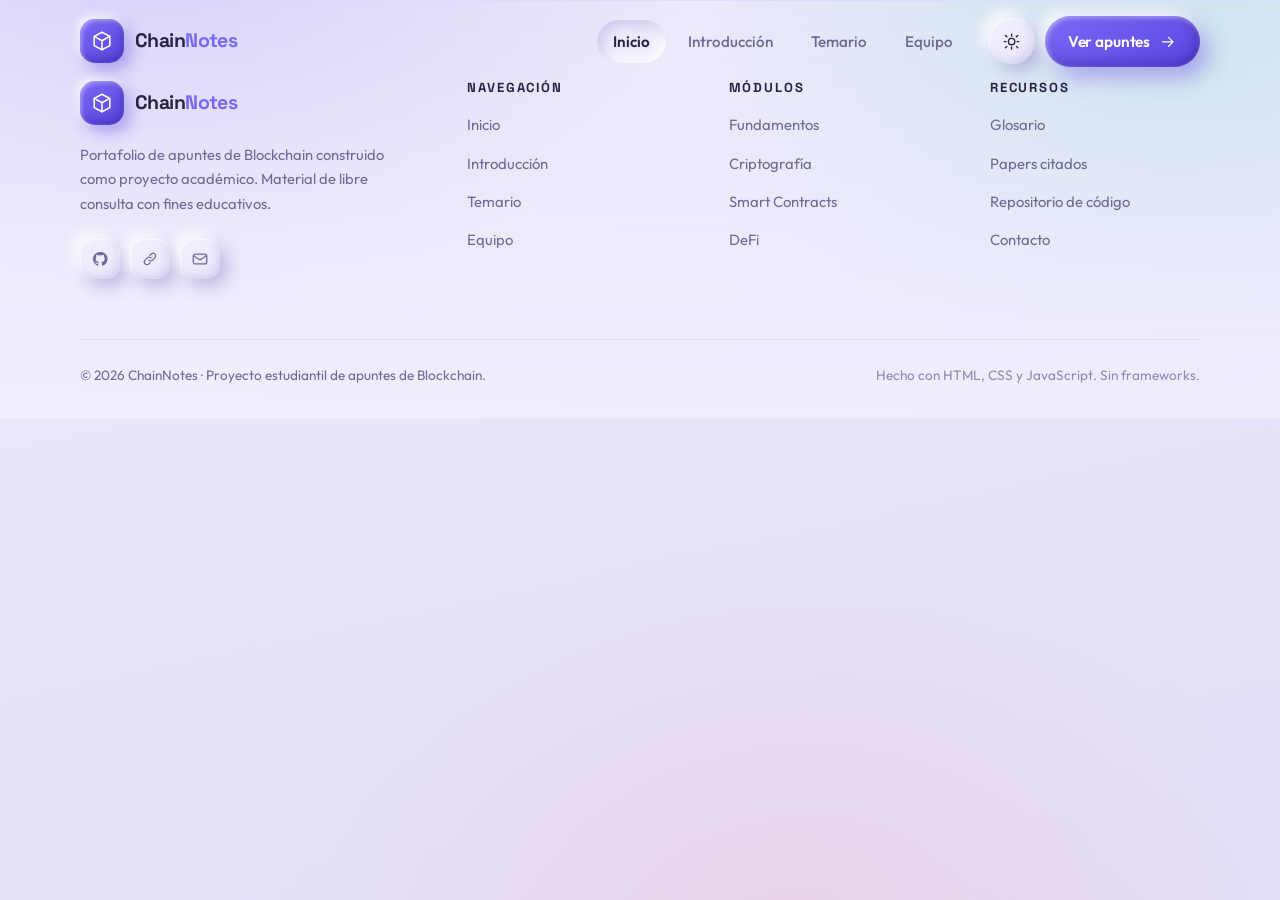
==== hash.html @ d04757ea "test" ====
<!DOCTYPE html>
<html lang="es">
<head>
<meta charset="UTF-8">
<meta name="viewport" content="width=device-width, initial-scale=1">
<title>ChainNotes — Portafolio de Apuntes de Blockchain</title>
<meta name="description" content="Portafolio de apuntes de Blockchain: fundamentos, criptografía, consenso, smart contracts, DeFi, capa 2 y seguridad. Material de estudio explicado con claridad.">
<link rel="icon" href="assets/favicon.svg" type="image/svg+xml">
<link rel="preconnect" href="https://fonts.googleapis.com">
<link rel="preconnect" href="https://fonts.gstatic.com" crossorigin>
<link href="https://fonts.googleapis.com/css2?family=Outfit:wght@300;400;500;600;700;800&family=Space+Grotesk:wght@400;500;600;700&display=swap" rel="stylesheet">
<link rel="stylesheet" href="assets/css/styles.css">
</head>
<body>

<!-- ============ SPRITE DE ICONOS ============ -->
<svg class="sprite" aria-hidden="true" focusable="false" xmlns="http://www.w3.org/2000/svg">
  <symbol id="i-cube" viewBox="0 0 24 24"><path d="M12 2.5 20.5 7v10L12 21.5 3.5 17V7L12 2.5Z"/><path d="M3.7 7 12 11.7 20.3 7M12 11.7V21.4"/></symbol>
  <symbol id="i-lock" viewBox="0 0 24 24"><rect x="4" y="10" width="16" height="11" rx="3"/><path d="M8 10V7a4 4 0 0 1 8 0v3"/><circle cx="12" cy="15.5" r="1.4"/></symbol>
  <symbol id="i-nodes" viewBox="0 0 24 24"><circle cx="12" cy="4.5" r="2.5"/><circle cx="4.8" cy="18" r="2.5"/><circle cx="19.2" cy="18" r="2.5"/><path d="M10.6 6.7 6.2 15.8M13.4 6.7l4.4 9.1M7.3 18h9.4"/></symbol>
  <symbol id="i-bitcoin" viewBox="0 0 24 24"><circle cx="12" cy="12" r="9"/><path d="M9.5 7.8h4.1a2.2 2.2 0 0 1 0 4.4H9.5m0 0h4.6a2.2 2.2 0 0 1 0 4.4H9.5m0-8.8v8.8M11 5.6v2.2m0 8.4v2.2m2.6-12.8v2.2m0 8.4v2.2"/></symbol>
  <symbol id="i-eth" viewBox="0 0 24 24"><path d="M12 2.5 5.5 13 12 16.8 18.5 13 12 2.5Z"/><path d="m5.5 14.6 6.5 6.9 6.5-6.9L12 18.4 5.5 14.6Z"/></symbol>
  <symbol id="i-code" viewBox="0 0 24 24"><path d="m8.5 8-4.6 4 4.6 4M15.5 8l4.6 4-4.6 4M13.6 4.8 10.4 19.2"/></symbol>
  <symbol id="i-token" viewBox="0 0 24 24"><circle cx="9" cy="9" r="5.2"/><path d="M13.9 6.6A5.2 5.2 0 1 1 11 18.7"/><path d="M9 6.6v4.8"/></symbol>
  <symbol id="i-defi" viewBox="0 0 24 24"><path d="M3.5 19.5h17M6 19.5v-6M11 19.5V8M16 19.5v-9"/><path d="m5 10 5.6-5.2 4 2.6 4.6-4.1"/></symbol>
  <symbol id="i-layers" viewBox="0 0 24 24"><path d="m12 3 8.5 4.3L12 11.6 3.5 7.3 12 3Z"/><path d="m3.5 12 8.5 4.3 8.5-4.3M3.5 16.7 12 21l8.5-4.3"/></symbol>
  <symbol id="i-shield" viewBox="0 0 24 24"><path d="M12 2.8 19.5 6v6.1c0 4.2-3 7.5-7.5 9.1-4.5-1.6-7.5-4.9-7.5-9.1V6L12 2.8Z"/><path d="m8.8 12 2.3 2.4 4.1-4.6"/></symbol>
  <symbol id="i-globe" viewBox="0 0 24 24"><circle cx="12" cy="12" r="9"/><path d="M3.3 9.8h17.4M3.3 14.2h17.4"/><path d="M12 3c-2.6 2.6-3.9 5.6-3.9 9s1.3 6.4 3.9 9c2.6-2.6 3.9-5.6 3.9-9S14.6 5.6 12 3Z"/></symbol>
  <symbol id="i-scale" viewBox="0 0 24 24"><path d="M12 4v16M7 20h10M5 8h14l-2.5-3h-9L5 8Z"/><path d="M8.5 8 6 13.5a2.6 2.6 0 0 0 5 0L8.5 8ZM15.5 8 13 13.5a2.6 2.6 0 0 0 5 0L15.5 8Z"/></symbol>
  <symbol id="i-arrow" viewBox="0 0 24 24"><path d="M5 12h14M13 6l6 6-6 6"/></symbol>
  <symbol id="i-check" viewBox="0 0 24 24"><path d="m5 12.5 4.5 4.5L19 7"/></symbol>
  <symbol id="i-github" viewBox="0 0 24 24"><path d="M12 2.6a9.4 9.4 0 0 0-3 18.3c.5.1.6-.2.6-.5v-1.7c-2.6.6-3.2-1.2-3.2-1.2-.4-1.1-1-1.4-1-1.4-.9-.6.1-.6.1-.6 1 .1 1.5 1 1.5 1 .9 1.5 2.3 1.1 2.9.8.1-.6.3-1.1.6-1.3-2.1-.2-4.3-1-4.3-4.6 0-1 .4-1.9 1-2.5-.1-.3-.4-1.3.1-2.6 0 0 .8-.3 2.6 1a9 9 0 0 1 4.7 0c1.8-1.3 2.6-1 2.6-1 .5 1.3.2 2.3.1 2.6.6.6 1 1.5 1 2.5 0 3.6-2.2 4.4-4.3 4.6.3.3.6.9.6 1.8v2.7c0 .3.2.6.7.5A9.4 9.4 0 0 0 12 2.6Z"/></symbol>
  <symbol id="i-link" viewBox="0 0 24 24"><path d="M10.5 13.5a3.5 3.5 0 0 0 5 0l3-3a3.5 3.5 0 0 0-5-5l-1.5 1.5"/><path d="M13.5 10.5a3.5 3.5 0 0 0-5 0l-3 3a3.5 3.5 0 0 0 5 5L12 17"/></symbol>
  <symbol id="i-mail" viewBox="0 0 24 24"><rect x="3" y="5.5" width="18" height="13" rx="3"/><path d="m4 8 7.1 4.6a1.7 1.7 0 0 0 1.8 0L20 8"/></symbol>
  <symbol id="i-sun" viewBox="0 0 24 24"><circle cx="12" cy="12" r="4"/><path d="M12 2.8v2.4M12 18.8v2.4M4.3 4.3l1.7 1.7M18 18l1.7 1.7M2.8 12h2.4M18.8 12h2.4M4.3 19.7 6 18M18 6l1.7-1.7"/></symbol>
  <symbol id="i-moon" viewBox="0 0 24 24"><path d="M20 14.4A8.2 8.2 0 0 1 9.6 4 8.5 8.5 0 1 0 20 14.4Z"/></symbol>
</svg>

<div class="scroll-progress" aria-hidden="true"><span id="progressBar"></span></div>
<a class="skip-link" href="#intro">Saltar al contenido</a>

<!-- ============ HEADER ============ -->
<header class="header" id="header">
  <div class="container header__inner">
    <a class="brand" href="#inicio" aria-label="ChainNotes, ir al inicio">
      <span class="brand__mark" aria-hidden="true"><svg viewBox="0 0 24 24"><use href="#i-cube"/></svg></span>
      <span class="brand__text">Chain<em>Notes</em></span>
    </a>

    <nav class="nav" id="nav" aria-label="Navegación principal">
      <ul class="nav__list">
        <li><a class="nav__link is-active" href="#inicio">Inicio</a></li>
        <li><a class="nav__link" href="#intro">Introducción</a></li>
        <li><a class="nav__link" href="#temas">Temario</a></li>
        <li><a class="nav__link" href="#equipo">Equipo</a></li>
      </ul>
    </nav>

    <div class="header__actions">
      <button class="clay-btn clay-btn--icon" id="themeToggle" type="button" aria-label="Cambiar tema" title="Cambiar tema">
        <svg class="ico-sun" viewBox="0 0 24 24"><use href="#i-sun"/></svg>
        <svg class="ico-moon" viewBox="0 0 24 24"><use href="#i-moon"/></svg>
      </button>
      <a class="clay-btn clay-btn--primary header__cta" href="#temas">
        Ver apuntes <svg viewBox="0 0 24 24"><use href="#i-arrow"/></svg>
      </a>
      <button class="burger" id="burger" type="button" aria-label="Abrir menú" aria-expanded="false" aria-controls="nav">
        <span></span><span></span><span></span>
      </button>
    </div>
  </div>
</header>

<main>



<!-- ============ FOOTER ============ -->
<footer class="footer">
  <div class="container">
    <div class="footer__grid">
      <div class="footer__brand">
        <a class="brand" href="#inicio">
          <span class="brand__mark" aria-hidden="true"><svg viewBox="0 0 24 24"><use href="#i-cube"/></svg></span>
          <span class="brand__text">Chain<em>Notes</em></span>
        </a>
        <p>Portafolio de apuntes de Blockchain construido como proyecto académico. Material de libre consulta con fines educativos.</p>
        <div class="footer__socials">
          <a href="#" aria-label="GitHub"><svg viewBox="0 0 24 24"><use href="#i-github"/></svg></a>
          <a href="#" aria-label="Sitio web"><svg viewBox="0 0 24 24"><use href="#i-link"/></svg></a>
          <a href="#" aria-label="Correo"><svg viewBox="0 0 24 24"><use href="#i-mail"/></svg></a>
        </div>
      </div>

      <nav class="footer__col" aria-label="Navegación del pie">
        <h3>Navegación</h3>
        <ul>
          <li><a href="#inicio">Inicio</a></li>
          <li><a href="#intro">Introducción</a></li>
          <li><a href="#temas">Temario</a></li>
          <li><a href="#equipo">Equipo</a></li>
        </ul>
      </nav>

      <nav class="footer__col" aria-label="Módulos destacados">
        <h3>Módulos</h3>
        <ul>
          <li><a href="#temas">Fundamentos</a></li>
          <li><a href="#temas">Criptografía</a></li>
          <li><a href="#temas">Smart Contracts</a></li>
          <li><a href="#temas">DeFi</a></li>
        </ul>
      </nav>

      <div class="footer__col">
        <h3>Recursos</h3>
        <ul>
          <li><a href="#">Glosario</a></li>
          <li><a href="#">Papers citados</a></li>
          <li><a href="#">Repositorio de código</a></li>
          <li><a href="#contacto">Contacto</a></li>
        </ul>
      </div>
    </div>

    <div class="footer__bottom">
      <p>&copy; <span id="year">2026</span> ChainNotes · Proyecto estudiantil de apuntes de Blockchain.</p>
      <p class="footer__note">Hecho con HTML, CSS y JavaScript. Sin frameworks.</p>
    </div>
  </div>
</footer>

<script src="assets/js/main.js" defer></script>
</body>
</html>
---- assets/css/styles.css ----
/* =========================================================
   ChainNotes — Portafolio de apuntes de Blockchain
   Estilo: Claymorphism (superficies suaves, sombras dobles)
   ========================================================= */

/* ---------- 1. Tokens ---------- */
:root{
  /* Paleta */
  --violet:#7a68f5;
  --violet-deep:#5b46e0;
  --mint:#2ed3ae;
  --coral:#ff7b86;
  --amber:#ffc05c;
  --sky:#5ac2ff;

  /* Superficies (tema claro) */
  --bg:#eceafb;
  --bg-2:#e3e0f7;
  --surface:#f3f1ff;
  --surface-2:#e8e5fa;
  --ink:#282344;
  --ink-soft:#4b4570;
  --muted:#6f6a95;
  --line:rgba(122,104,245,.14);

  /* Sombras de arcilla */
  --sh-dark:rgba(93,80,168,.30);
  --sh-dark-strong:rgba(93,80,168,.42);
  --sh-light:rgba(255,255,255,.92);

  --clay:
      14px 14px 30px var(--sh-dark),
      -10px -10px 26px var(--sh-light),
      inset 2px 2px 4px var(--sh-light),
      inset -5px -5px 12px rgba(93,80,168,.16);

  --clay-sm:
      7px 7px 16px var(--sh-dark),
      -6px -6px 14px var(--sh-light),
      inset 1px 1px 2px var(--sh-light),
      inset -3px -3px 7px rgba(93,80,168,.14);

  --clay-inset:
      inset 6px 6px 12px rgba(93,80,168,.22),
      inset -6px -6px 12px var(--sh-light);

  --clay-hover:
      20px 22px 42px var(--sh-dark-strong),
      -12px -12px 30px var(--sh-light),
      inset 2px 2px 4px var(--sh-light),
      inset -6px -6px 14px rgba(93,80,168,.18);

  /* Formas */
  --r-xl:38px;
  --r-lg:30px;
  --r-md:22px;
  --r-sm:16px;
  --r-pill:999px;

  /* Layout */
  --maxw:1200px;
  --gutter:clamp(20px, 4vw, 40px);
  --header-h:78px;

  /* Movimiento */
  --ease:cubic-bezier(.22,.9,.28,1);
  --ease-back:cubic-bezier(.34,1.56,.64,1);
  --t-fast:.22s;
  --t:.4s;
  --t-slow:.7s;
}

html[data-theme="dark"]{
  --bg:#15142a;
  --bg-2:#101026;
  --surface:#1e1d3a;
  --surface-2:#252346;
  --ink:#eeecff;
  --ink-soft:#c8c4ec;
  --muted:#9a95c4;
  --line:rgba(160,145,255,.18);

  --sh-dark:rgba(5,4,18,.62);
  --sh-dark-strong:rgba(5,4,18,.78);
  --sh-light:rgba(126,113,215,.20);

  --clay:
      14px 14px 30px var(--sh-dark),
      -10px -10px 26px var(--sh-light),
      inset 2px 2px 4px rgba(160,145,255,.13),
      inset -5px -5px 12px rgba(0,0,0,.35);

  --clay-sm:
      7px 7px 16px var(--sh-dark),
      -6px -6px 14px var(--sh-light),
      inset 1px 1px 2px rgba(160,145,255,.12),
      inset -3px -3px 7px rgba(0,0,0,.32);

  --clay-inset:
      inset 6px 6px 12px rgba(0,0,0,.45),
      inset -6px -6px 12px rgba(126,113,215,.18);

  --clay-hover:
      20px 22px 44px var(--sh-dark-strong),
      -12px -12px 30px var(--sh-light),
      inset 2px 2px 4px rgba(160,145,255,.14),
      inset -6px -6px 14px rgba(0,0,0,.38);
}

/* ---------- 2. Reset / base ---------- */
*,*::before,*::after{box-sizing:border-box}

html{
  scroll-behavior:smooth;
  scroll-padding-top:calc(var(--header-h) + 24px);
  -webkit-text-size-adjust:100%;
}

body{
  margin:0;
  font-family:"Outfit", ui-sans-serif, system-ui, -apple-system, "Segoe UI", sans-serif;
  font-size:clamp(15.5px, .35vw + 15px, 17px);
  line-height:1.68;
  color:var(--ink-soft);
  background:
    radial-gradient(900px 620px at 12% -6%,  rgba(122,104,245,.18), transparent 60%),
    radial-gradient(760px 560px at 92% 4%,   rgba(46,211,174,.15),  transparent 62%),
    radial-gradient(820px 640px at 62% 104%, rgba(255,123,134,.14), transparent 62%),
    linear-gradient(168deg, var(--bg), var(--bg-2));
  background-attachment:fixed;
  overflow-x:hidden;
  transition:background-color var(--t) var(--ease), color var(--t) var(--ease);
}

h1,h2,h3{
  font-family:"Space Grotesk", "Outfit", sans-serif;
  color:var(--ink);
  line-height:1.12;
  letter-spacing:-.02em;
  margin:0 0 .5em;
  font-weight:700;
}
p{margin:0 0 1em}
a{color:inherit;text-decoration:none}
ul{list-style:none;margin:0;padding:0}
img,svg{display:block;max-width:100%}
button{font:inherit;color:inherit;border:0;background:none;cursor:pointer}

svg:not(.sprite){
  width:1em;height:1em;
  fill:none;stroke:currentColor;
  stroke-width:1.7;stroke-linecap:round;stroke-linejoin:round;
}
/* Iconos macizos */
#i-github path{fill:currentColor;stroke:none}

.sprite{position:absolute;width:0;height:0;overflow:hidden}

::selection{background:var(--violet);color:#fff}

:focus-visible{
  outline:3px solid var(--violet);
  outline-offset:3px;
  border-radius:6px;
}

.container{
  width:100%;
  max-width:var(--maxw);
  margin-inline:auto;
  padding-inline:var(--gutter);
}

.skip-link{
  position:fixed;top:-100px;left:50%;transform:translateX(-50%);
  z-index:200;padding:12px 22px;border-radius:var(--r-pill);
  background:var(--violet);color:#fff;font-weight:600;
  transition:top var(--t) var(--ease);
}
.skip-link:focus{top:14px}

/* ---------- 3. Piezas de arcilla reutilizables ---------- */
.clay-card{
  position:relative;
  background:linear-gradient(150deg, var(--surface), var(--surface-2));
  border-radius:var(--r-lg);
  box-shadow:var(--clay);
  transition:box-shadow var(--t) var(--ease), transform var(--t) var(--ease);
}

.clay-btn{
  --btn-bg:linear-gradient(150deg, var(--surface), var(--surface-2));
  display:inline-flex;align-items:center;gap:.6em;
  padding:.82em 1.5em;
  border-radius:var(--r-pill);
  background:var(--btn-bg);
  color:var(--ink);
  font-weight:600;
  font-size:.96rem;
  letter-spacing:-.01em;
  box-shadow:var(--clay-sm);
  transition:transform var(--t-fast) var(--ease-back),
             box-shadow var(--t-fast) var(--ease),
             filter var(--t-fast) var(--ease);
  white-space:nowrap;
}
.clay-btn svg{width:1.15em;height:1.15em;transition:transform var(--t-fast) var(--ease)}
.clay-btn:hover{transform:translateY(-3px);box-shadow:var(--clay-hover)}
.clay-btn:hover svg{transform:translateX(3px)}
.clay-btn:active{transform:translateY(1px) scale(.985);box-shadow:var(--clay-inset)}

.clay-btn--primary{
  --btn-bg:linear-gradient(150deg, var(--violet), var(--violet-deep));
  color:#fff;
  box-shadow:
      8px 10px 22px rgba(91,70,224,.42),
      -5px -5px 14px var(--sh-light),
      inset 2px 2px 5px rgba(255,255,255,.42),
      inset -4px -5px 12px rgba(48,32,150,.45);
}
.clay-btn--primary:hover{
  box-shadow:
      12px 16px 34px rgba(91,70,224,.5),
      -6px -6px 16px var(--sh-light),
      inset 2px 2px 6px rgba(255,255,255,.5),
      inset -5px -6px 14px rgba(48,32,150,.5);
}
.clay-btn--lg{padding:1.02em 1.9em;font-size:1.02rem}
.clay-btn--icon{padding:0;width:46px;height:46px;justify-content:center;flex:0 0 auto}
.clay-btn--icon svg{width:1.25em;height:1.25em}

.eyebrow{
  display:inline-flex;align-items:center;gap:.7em;
  font-family:"Space Grotesk",sans-serif;
  font-size:.8rem;font-weight:600;
  letter-spacing:.16em;text-transform:uppercase;
  color:var(--violet);
  margin-bottom:1.1rem;
}
html[data-theme="dark"] .eyebrow{color:#a696ff}
.eyebrow__line{
  width:36px;height:4px;border-radius:var(--r-pill);
  background:linear-gradient(90deg,var(--violet),var(--mint));
}

.section{padding:clamp(80px,10vw,140px) 0;position:relative}
.section__head{max-width:660px;margin:0 auto clamp(48px,6vw,76px);text-align:center}
.section__head .eyebrow{justify-content:center}
.section__title{font-size:clamp(1.9rem,4vw,3rem)}
.section__lead{font-size:clamp(1.02rem,1.4vw,1.16rem);color:var(--muted)}
.section__lead--center{margin-inline:auto}
.muted-p{color:var(--muted)}

.grad{
  background:linear-gradient(112deg,var(--violet) 0%, var(--sky) 46%, var(--mint) 100%);
  -webkit-background-clip:text;background-clip:text;
  color:transparent;
  background-size:220% auto;
  animation:gradShift 9s var(--ease) infinite;
}
@keyframes gradShift{
  0%,100%{background-position:0% 50%}
  50%{background-position:100% 50%}
}

.underlined{position:relative;display:inline-block;white-space:nowrap}
.underlined::after{
  content:"";position:absolute;left:-2px;right:-2px;bottom:.06em;height:.34em;
  border-radius:var(--r-pill);
  background:linear-gradient(90deg,var(--amber),var(--coral));
  opacity:.35;z-index:-1;
  transform-origin:left center;
  animation:drawLine 1.1s .8s var(--ease) both;
}
@keyframes drawLine{from{transform:scaleX(0)}to{transform:scaleX(1)}}

/* ---------- 4. Barra de progreso ---------- */
.scroll-progress{
  position:fixed;inset:0 0 auto 0;height:4px;z-index:120;pointer-events:none;
}
.scroll-progress span{
  display:block;height:100%;width:0%;
  background:linear-gradient(90deg,var(--violet),var(--sky),var(--mint));
  border-radius:0 var(--r-pill) var(--r-pill) 0;
  box-shadow:0 0 14px rgba(122,104,245,.6);
  transition:width .1s linear;
}

/* ---------- 5. Header ---------- */
.header{
  position:fixed;top:0;left:0;right:0;z-index:100;
  padding:16px 0;
  transition:padding var(--t) var(--ease), background-color var(--t) var(--ease),
             box-shadow var(--t) var(--ease), backdrop-filter var(--t) var(--ease);
}
.header.is-stuck{
  padding:9px 0;
  background:color-mix(in srgb, var(--surface) 78%, transparent);
  backdrop-filter:blur(18px) saturate(150%);
  -webkit-backdrop-filter:blur(18px) saturate(150%);
  box-shadow:0 10px 34px var(--sh-dark);
}
.header__inner{display:flex;align-items:center;gap:20px}

.brand{display:inline-flex;align-items:center;gap:.65em;flex:0 0 auto}
.brand__mark{
  display:grid;place-items:center;
  width:44px;height:44px;border-radius:15px;
  background:linear-gradient(150deg,var(--violet),var(--violet-deep));
  color:#fff;
  box-shadow:
      6px 7px 16px rgba(91,70,224,.42),
      -3px -3px 10px var(--sh-light),
      inset 2px 2px 4px rgba(255,255,255,.4),
      inset -3px -4px 9px rgba(48,32,150,.45);
  transition:transform var(--t) var(--ease-back);
}
.brand__mark svg{width:22px;height:22px}
.brand:hover .brand__mark{transform:rotate(-10deg) scale(1.07)}
.brand__text{
  font-family:"Space Grotesk",sans-serif;
  font-weight:700;font-size:1.22rem;letter-spacing:-.03em;color:var(--ink);
}
.brand__text em{font-style:normal;color:var(--violet)}
html[data-theme="dark"] .brand__text em{color:#a696ff}

.nav{margin-left:auto}
.nav__list{display:flex;align-items:center;gap:6px}
.nav__link{
  position:relative;display:block;
  padding:.55em 1.05em;border-radius:var(--r-pill);
  font-weight:500;font-size:.95rem;color:var(--muted);
  transition:color var(--t-fast) var(--ease), box-shadow var(--t-fast) var(--ease),
             background-color var(--t-fast) var(--ease);
}
.nav__link:hover{color:var(--ink)}
.nav__link.is-active{
  color:var(--ink);font-weight:600;
  background:linear-gradient(150deg,var(--surface),var(--surface-2));
  box-shadow:var(--clay-inset);
}

.header__actions{display:flex;align-items:center;gap:10px;flex:0 0 auto}
.clay-btn--icon .ico-moon{display:none}
html[data-theme="dark"] .clay-btn--icon .ico-sun{display:none}
html[data-theme="dark"] .clay-btn--icon .ico-moon{display:block}
#themeToggle svg{animation:pop .4s var(--ease-back)}
@keyframes pop{from{transform:scale(.4) rotate(-40deg);opacity:0}to{transform:none;opacity:1}}

.burger{
  display:none;width:46px;height:46px;border-radius:15px;
  background:linear-gradient(150deg,var(--surface),var(--surface-2));
  box-shadow:var(--clay-sm);
  place-items:center;gap:5px;
}
.burger span{
  display:block;width:20px;height:2.4px;border-radius:2px;background:var(--ink);
  transition:transform var(--t) var(--ease), opacity var(--t-fast) var(--ease);
}
.burger[aria-expanded="true"] span:nth-child(1){transform:translateY(7.4px) rotate(45deg)}
.burger[aria-expanded="true"] span:nth-child(2){opacity:0;transform:scaleX(.2)}
.burger[aria-expanded="true"] span:nth-child(3){transform:translateY(-7.4px) rotate(-45deg)}

/* ---------- 6. Hero ---------- */
.hero{
  position:relative;
  min-height:min(100svh, 860px);
  display:flex;align-items:center;
  padding:calc(var(--header-h) + 56px) 0 76px;
  overflow:hidden;
}
.hero__inner{
  display:grid;
  grid-template-columns:minmax(0,1.05fr) minmax(0,.95fr);
  gap:clamp(40px,5vw,72px);
  align-items:center;
}

/* Blobs de arcilla flotantes */
.blobs{position:absolute;inset:0;pointer-events:none;z-index:0}
.blob{
  position:absolute;display:block;
  filter:blur(2px);
  opacity:.55;
  will-change:transform;
}
.blob--1{
  width:340px;height:340px;top:6%;left:-7%;
  background:linear-gradient(150deg,var(--violet),var(--sky));
  border-radius:63% 37% 44% 56% / 51% 45% 55% 49%;
  animation:morph 17s var(--ease) infinite, drift 21s ease-in-out infinite;
}
.blob--2{
  width:270px;height:270px;top:52%;right:-5%;
  background:linear-gradient(150deg,var(--mint),var(--sky));
  border-radius:40% 60% 62% 38% / 55% 40% 60% 45%;
  animation:morph 21s var(--ease) infinite reverse, drift 26s ease-in-out infinite reverse;
}
.blob--3{
  width:200px;height:200px;bottom:4%;left:24%;
  background:linear-gradient(150deg,var(--coral),var(--amber));
  border-radius:57% 43% 35% 65% / 43% 57% 43% 57%;
  animation:morph 15s var(--ease) infinite, drift 19s ease-in-out infinite;
  opacity:.42;
}
.blob--4{
  width:150px;height:150px;top:14%;right:26%;
  background:linear-gradient(150deg,var(--amber),var(--coral));
  border-radius:48% 52% 60% 40% / 60% 45% 55% 40%;
  animation:morph 13s var(--ease) infinite reverse, drift 23s ease-in-out infinite;
  opacity:.35;
}
@keyframes morph{
  0%,100%{border-radius:63% 37% 44% 56% / 51% 45% 55% 49%}
  33%{border-radius:38% 62% 63% 37% / 41% 59% 41% 59%}
  66%{border-radius:57% 43% 33% 67% / 62% 38% 62% 38%}
}
@keyframes drift{
  0%,100%{transform:translate3d(0,0,0) rotate(0deg)}
  50%{transform:translate3d(26px,-34px,0) rotate(14deg)}
}

.hero__copy,.hero__visual{position:relative;z-index:1}

.badge{
  display:inline-flex;align-items:center;gap:.65em;
  padding:.5em 1.1em;border-radius:var(--r-pill);
  background:linear-gradient(150deg,var(--surface),var(--surface-2));
  box-shadow:var(--clay-sm);
  font-size:.84rem;font-weight:600;color:var(--ink-soft);
  letter-spacing:.01em;margin-bottom:1.6rem;
}
.badge__dot{
  width:9px;height:9px;border-radius:50%;background:var(--mint);
  box-shadow:0 0 0 0 rgba(46,211,174,.65);
  animation:ping 2.1s var(--ease) infinite;
}
@keyframes ping{
  0%{box-shadow:0 0 0 0 rgba(46,211,174,.6)}
  70%{box-shadow:0 0 0 11px rgba(46,211,174,0)}
  100%{box-shadow:0 0 0 0 rgba(46,211,174,0)}
}

.hero__title{
  font-size:clamp(2.5rem,6.2vw,4.5rem);
  letter-spacing:-.035em;
  margin-bottom:.42em;
}
.hero__lead{
  font-size:clamp(1.03rem,1.5vw,1.2rem);
  color:var(--muted);
  max-width:56ch;
  margin-bottom:2.1rem;
}
.hero__actions{display:flex;flex-wrap:wrap;gap:14px;margin-bottom:2.4rem}

.hero__chips{display:flex;flex-wrap:wrap;gap:9px}
.hero__chips li{
  padding:.42em 1em;border-radius:var(--r-pill);
  font-size:.82rem;font-weight:600;color:var(--muted);
  font-family:"Space Grotesk",sans-serif;
  background:linear-gradient(150deg,var(--surface),var(--surface-2));
  box-shadow:var(--clay-inset);
  transition:transform var(--t-fast) var(--ease-back), color var(--t-fast) var(--ease);
}
.hero__chips li:hover{transform:translateY(-3px);color:var(--violet)}

/* Cadena de bloques ilustrada */
.hero__visual{
  position:relative;
  display:grid;place-items:center;
  min-height:420px;
  perspective:1100px;
}
.chain{
  display:flex;flex-direction:column;align-items:center;gap:4px;
  transform:rotateX(12deg) rotateY(-13deg) rotateZ(2deg);
  transform-style:preserve-3d;
  animation:chainFloat 8s ease-in-out infinite;
}
@keyframes chainFloat{
  0%,100%{transform:rotateX(12deg) rotateY(-13deg) translateY(0)}
  50%{transform:rotateX(9deg) rotateY(-9deg) translateY(-16px)}
}

.block{
  width:min(280px,74vw);
  padding:18px 22px 16px;
  border-radius:var(--r-md);
  animation:blockIn .8s var(--ease-back) both;
}
.block--1{animation-delay:.35s}
.block--2{animation-delay:.55s}
.block--3{animation-delay:.75s}
@keyframes blockIn{
  from{opacity:0;transform:translateY(26px) scale(.9)}
  to{opacity:1;transform:none}
}

.block__head{
  display:flex;align-items:center;gap:.55em;
  font-family:"Space Grotesk",sans-serif;
  font-weight:600;font-size:.9rem;color:var(--ink);
  margin-bottom:.55em;
}
.dot{width:10px;height:10px;border-radius:50%;flex:0 0 auto}
.dot--mint{background:var(--mint);box-shadow:0 0 10px var(--mint)}
.dot--violet{background:var(--violet);box-shadow:0 0 10px var(--violet)}
.dot--coral{background:var(--coral);box-shadow:0 0 10px var(--coral)}

.block__hash{
  font-family:"Space Grotesk",ui-monospace,monospace;
  font-size:.82rem;color:var(--muted);
  letter-spacing:.04em;margin:0 0 .85em;
}
.block__bars{display:flex;flex-direction:column;gap:7px;margin-bottom:.9em}
.block__bars i{
  display:block;height:8px;width:var(--w);border-radius:var(--r-pill);
  background:linear-gradient(90deg,var(--violet),var(--sky));
  box-shadow:var(--clay-inset);
  opacity:.75;
  animation:barGrow 1.1s var(--ease) both;
}
.block__bars i:nth-child(2){animation-delay:.12s;background:linear-gradient(90deg,var(--sky),var(--mint))}
.block__bars i:nth-child(3){animation-delay:.24s;background:linear-gradient(90deg,var(--mint),var(--violet))}
@keyframes barGrow{from{width:0}to{width:var(--w)}}

.block__foot{
  font-size:.76rem;font-weight:600;letter-spacing:.09em;text-transform:uppercase;
  color:var(--muted);
}

.chain__link{display:flex;flex-direction:column;align-items:center;gap:4px;padding:2px 0}
.chain__link i{
  width:5px;height:5px;border-radius:50%;
  background:var(--violet);opacity:.35;
  animation:flow 1.6s var(--ease) infinite;
}
.chain__link i:nth-child(2){animation-delay:.18s}
.chain__link i:nth-child(3){animation-delay:.36s}
@keyframes flow{
  0%,100%{opacity:.22;transform:scale(.8)}
  50%{opacity:1;transform:scale(1.35)}
}

.float-tag{
  position:absolute;
  display:inline-flex;align-items:center;gap:.5em;
  padding:.55em 1.05em;border-radius:var(--r-pill);
  background:linear-gradient(150deg,var(--surface),var(--surface-2));
  box-shadow:var(--clay-sm);
  font-family:"Space Grotesk",sans-serif;
  font-size:.8rem;font-weight:600;color:var(--ink);
  white-space:nowrap;
}
.float-tag svg{width:1.05em;height:1.05em;color:var(--violet)}
.float-tag--a{top:4%;left:-4%;animation:bob 5.5s ease-in-out infinite}
.float-tag--b{bottom:16%;right:-4%;animation:bob 6.8s ease-in-out .7s infinite}
.float-tag--c{bottom:12%;left:-7%;animation:bob 6.1s ease-in-out 1.4s infinite}
@keyframes bob{
  0%,100%{transform:translateY(0) rotate(-2deg)}
  50%{transform:translateY(-15px) rotate(2deg)}
}

.hero__scroll{
  position:absolute;bottom:26px;left:50%;transform:translateX(-50%);
  display:flex;flex-direction:column;align-items:center;gap:.6em;
  font-size:.72rem;font-weight:600;letter-spacing:.24em;text-transform:uppercase;
  color:var(--muted);
  animation:fadeIn 1s 1.4s var(--ease) both;
}
.hero__scroll span{
  width:24px;height:38px;border-radius:var(--r-pill);
  box-shadow:var(--clay-inset);position:relative;
}
.hero__scroll span::after{
  content:"";position:absolute;left:50%;top:8px;
  width:5px;height:9px;margin-left:-2.5px;border-radius:var(--r-pill);
  background:var(--violet);
  animation:wheel 1.9s var(--ease) infinite;
}
@keyframes wheel{
  0%{opacity:0;transform:translateY(0)}
  30%{opacity:1}
  100%{opacity:0;transform:translateY(14px)}
}
@keyframes fadeIn{from{opacity:0}to{opacity:1}}

/* ---------- 7. Introducción ---------- */
.intro__grid{
  display:grid;
  grid-template-columns:minmax(0,1fr) minmax(0,1fr);
  gap:clamp(36px,5vw,72px);
  align-items:center;
}
.intro__cards{
  display:grid;grid-template-columns:repeat(2,minmax(0,1fr));
  gap:clamp(16px,2vw,22px);
}
.feature{padding:28px 24px 24px;border-radius:var(--r-md)}
.feature:nth-child(even){margin-top:22px}
.feature h3{font-size:1.12rem;margin-bottom:.4em}
.feature p{font-size:.92rem;color:var(--muted);margin:0}
.feature:hover{box-shadow:var(--clay-hover)}

.feature__icon{
  display:grid;place-items:center;
  width:52px;height:52px;border-radius:18px;
  margin-bottom:1rem;color:#fff;
  box-shadow:
      6px 7px 15px rgba(93,80,168,.34),
      -3px -3px 9px var(--sh-light),
      inset 2px 2px 4px rgba(255,255,255,.42),
      inset -3px -4px 9px rgba(0,0,0,.16);
  transition:transform var(--t) var(--ease-back);
}
.feature__icon svg{width:25px;height:25px}
.feature:hover .feature__icon{transform:rotate(-8deg) scale(1.08)}
.feature__icon--violet{background:linear-gradient(150deg,var(--violet),var(--violet-deep))}
.feature__icon--mint{background:linear-gradient(150deg,var(--mint),#12a486)}
.feature__icon--coral{background:linear-gradient(150deg,var(--coral),#e8546a)}
.feature__icon--amber{background:linear-gradient(150deg,var(--amber),#f09a2c)}

.check-list{display:grid;gap:.85rem;margin-top:1.8rem}
.check-list li{
  display:flex;align-items:flex-start;gap:.85em;
  font-size:.97rem;color:var(--ink-soft);
}
.check{
  flex:0 0 auto;display:grid;place-items:center;
  width:26px;height:26px;border-radius:9px;margin-top:.18em;
  background:linear-gradient(150deg,var(--mint),#12a486);
  color:#fff;
  box-shadow:4px 5px 11px rgba(18,164,134,.35), inset 1px 1px 3px rgba(255,255,255,.5);
}
.check svg{width:14px;height:14px;stroke-width:2.6}

/* Barra de estadísticas */
.stats{
  display:flex;flex-wrap:wrap;align-items:center;justify-content:space-around;
  gap:clamp(20px,3vw,32px);
  margin-top:clamp(56px,7vw,88px);
  padding:clamp(28px,4vw,42px) clamp(24px,4vw,48px);
  border-radius:var(--r-xl);
}
.stat{text-align:center;flex:1 1 150px}
.stat__num{
  display:block;
  font-family:"Space Grotesk",sans-serif;
  font-size:clamp(2.1rem,4vw,2.9rem);
  font-weight:700;letter-spacing:-.04em;line-height:1;
  background:linear-gradient(140deg,var(--violet),var(--sky));
  -webkit-background-clip:text;background-clip:text;color:transparent;
  margin-bottom:.32em;
  font-variant-numeric:tabular-nums;
}
.stat:nth-child(3) .stat__num{background:linear-gradient(140deg,var(--mint),var(--sky));-webkit-background-clip:text;background-clip:text}
.stat:nth-child(5) .stat__num{background:linear-gradient(140deg,var(--coral),var(--amber));-webkit-background-clip:text;background-clip:text}
.stat:nth-child(7) .stat__num{background:linear-gradient(140deg,var(--amber),var(--violet));-webkit-background-clip:text;background-clip:text}
.stat__label{
  font-size:.85rem;font-weight:500;color:var(--muted);
  letter-spacing:.02em;
}
.stats__sep{
  width:2px;height:46px;border-radius:2px;
  background:var(--line);
  flex:0 0 auto;
}

/* ---------- 8. Temario ---------- */
.topics__grid{
  display:grid;
  grid-template-columns:repeat(auto-fit,minmax(290px,1fr));
  gap:clamp(20px,2.4vw,30px);
}
.topic{
  padding:32px 28px 28px;
  overflow:hidden;
  transform-style:preserve-3d;
  will-change:transform;
}
.topic::before{
  content:"";position:absolute;inset:0;border-radius:inherit;
  background:radial-gradient(340px 220px at var(--mx,50%) var(--my,0%),
             color-mix(in srgb, var(--accent) 22%, transparent), transparent 70%);
  opacity:0;transition:opacity var(--t) var(--ease);
  pointer-events:none;
}
.topic:hover::before{opacity:1}
.topic:hover{box-shadow:var(--clay-hover)}

.topic__num{
  position:absolute;top:20px;right:24px;
  font-family:"Space Grotesk",sans-serif;
  font-size:2.6rem;font-weight:700;letter-spacing:-.05em;
  color:var(--accent);opacity:.16;line-height:1;
  transition:opacity var(--t) var(--ease), transform var(--t) var(--ease-back);
}
.topic:hover .topic__num{opacity:.3;transform:scale(1.1) translateY(-2px)}

.topic__icon{
  display:grid;place-items:center;
  width:56px;height:56px;border-radius:19px;
  margin-bottom:1.15rem;
  color:var(--accent);
  background:linear-gradient(150deg,var(--surface),var(--surface-2));
  box-shadow:var(--clay-sm);
  transition:transform var(--t) var(--ease-back), box-shadow var(--t) var(--ease),
             color var(--t) var(--ease), background var(--t) var(--ease);
}
.topic__icon svg{width:27px;height:27px}
.topic:hover .topic__icon{
  transform:translateY(-4px) rotate(-8deg) scale(1.06);
  color:#fff;
  background:linear-gradient(150deg, var(--accent), color-mix(in srgb, var(--accent) 62%, #000));
  box-shadow:
      8px 10px 20px color-mix(in srgb, var(--accent) 42%, transparent),
      inset 2px 2px 5px rgba(255,255,255,.4),
      inset -3px -4px 10px rgba(0,0,0,.2);
}

.topic__title{font-size:1.2rem;margin-bottom:.55em;position:relative}
.topic__desc{font-size:.93rem;color:var(--muted);margin-bottom:1.35em;position:relative}

.topic__tags{display:flex;flex-wrap:wrap;gap:7px;position:relative}
.topic__tags li{
  padding:.34em .85em;border-radius:var(--r-pill);
  font-size:.75rem;font-weight:600;letter-spacing:.01em;
  font-family:"Space Grotesk",sans-serif;
  color:var(--accent);
  background:color-mix(in srgb, var(--accent) 13%, transparent);
  border:1px solid color-mix(in srgb, var(--accent) 22%, transparent);
}

/* ---------- 9. Equipo ---------- */
.team__grid{
  display:grid;
  grid-template-columns:repeat(auto-fit,minmax(268px,1fr));
  gap:clamp(20px,2.4vw,30px);
}
.person{
  padding:34px 28px 28px;
  text-align:center;
  display:flex;flex-direction:column;align-items:center;
  transform-style:preserve-3d;
  will-change:transform;
}
.person:hover{box-shadow:var(--clay-hover)}

.person__avatar{
  display:grid;place-items:center;
  width:88px;height:88px;border-radius:32px;
  margin-bottom:1.15rem;
  background:linear-gradient(145deg,var(--a1),var(--a2));
  color:#fff;
  font-family:"Space Grotesk",sans-serif;
  font-size:1.6rem;font-weight:700;letter-spacing:-.02em;
  box-shadow:
      9px 11px 24px rgba(93,80,168,.36),
      -5px -5px 14px var(--sh-light),
      inset 3px 3px 7px rgba(255,255,255,.4),
      inset -4px -6px 14px rgba(0,0,0,.2);
  transition:transform var(--t) var(--ease-back), border-radius var(--t) var(--ease);
}
.person:hover .person__avatar{transform:translateY(-5px) rotate(-6deg);border-radius:40% 60% 55% 45% / 50% 45% 55% 50%}

.person__name{font-size:1.15rem;margin-bottom:.2em}
.person__role{
  font-family:"Space Grotesk",sans-serif;
  font-size:.82rem;font-weight:600;letter-spacing:.04em;
  color:var(--violet);margin-bottom:.9em;
}
html[data-theme="dark"] .person__role{color:#a696ff}
.person__bio{font-size:.9rem;color:var(--muted);margin-bottom:1.1em}

.person__topics{display:flex;gap:6px;justify-content:center;margin-bottom:1.2rem}
.person__topics li{
  display:grid;place-items:center;
  width:32px;height:32px;border-radius:11px;
  font-family:"Space Grotesk",sans-serif;
  font-size:.75rem;font-weight:700;color:var(--muted);
  box-shadow:var(--clay-inset);
}

.person__links{display:flex;gap:9px;margin-top:auto}
.person__links a{
  display:grid;place-items:center;
  width:38px;height:38px;border-radius:13px;
  color:var(--muted);
  background:linear-gradient(150deg,var(--surface),var(--surface-2));
  box-shadow:var(--clay-sm);
  transition:transform var(--t-fast) var(--ease-back), color var(--t-fast) var(--ease),
             box-shadow var(--t-fast) var(--ease);
}
.person__links a svg{width:17px;height:17px}
.person__links a:hover{transform:translateY(-4px);color:var(--violet);box-shadow:var(--clay-hover)}

.person--cta{justify-content:center;gap:.2rem}
.person__plus{
  display:grid;place-items:center;
  width:64px;height:64px;border-radius:24px;margin-bottom:1rem;
  font-size:2rem;font-weight:300;line-height:1;color:var(--violet);
  box-shadow:var(--clay-inset);
  transition:transform var(--t) var(--ease-back)}
.person--cta:hover .person__plus{transform:rotate(90deg) scale(1.06)}
.person--cta .clay-btn{margin-top:.6rem}

/* ---------- 10. CTA ---------- */
.cta-band{padding:0 0 clamp(80px,9vw,120px)}
.cta{
  display:flex;flex-wrap:wrap;align-items:center;justify-content:space-between;
  gap:clamp(24px,4vw,48px);
  padding:clamp(34px,5vw,54px) clamp(28px,5vw,58px);
  border-radius:var(--r-xl);
  overflow:hidden;
}
.cta::after{
  content:"";position:absolute;right:-90px;top:-90px;
  width:280px;height:280px;
  background:linear-gradient(150deg,var(--violet),var(--mint));
  border-radius:48% 52% 60% 40% / 55% 45% 55% 45%;
  opacity:.16;
  animation:morph 18s var(--ease) infinite;
  pointer-events:none;
}
.cta__text{flex:1 1 340px;position:relative}
.cta__text h2{font-size:clamp(1.5rem,2.8vw,2.1rem);margin-bottom:.35em}
.cta__text p{color:var(--muted);margin:0}
.cta__actions{display:flex;flex-wrap:wrap;gap:14px;position:relative}

/* ---------- 11. Footer ---------- */
.footer{
  position:relative;
  padding:clamp(56px,7vw,80px) 0 32px;
  background:linear-gradient(180deg, transparent, color-mix(in srgb, var(--surface) 70%, transparent));
  border-top:1px solid var(--line);
}
.footer__grid{
  display:grid;
  grid-template-columns:minmax(0,1.6fr) repeat(3,minmax(0,1fr));
  gap:clamp(30px,4vw,52px);
}
.footer__brand p{
  font-size:.92rem;color:var(--muted);
  max-width:38ch;margin:1.1rem 0 1.4rem;
}
.footer__socials{display:flex;gap:10px}
.footer__socials a{
  display:grid;place-items:center;
  width:40px;height:40px;border-radius:14px;
  color:var(--muted);
  background:linear-gradient(150deg,var(--surface),var(--surface-2));
  box-shadow:var(--clay-sm);
  transition:transform var(--t-fast) var(--ease-back), color var(--t-fast) var(--ease);
}
.footer__socials a svg{width:18px;height:18px}
.footer__socials a:hover{transform:translateY(-4px);color:var(--violet)}

.footer__col h3{
  font-size:.82rem;font-weight:700;letter-spacing:.14em;text-transform:uppercase;
  color:var(--ink);margin-bottom:1.1em;
}
.footer__col ul{display:grid;gap:.62rem}
.footer__col a{
  font-size:.93rem;color:var(--muted);
  transition:color var(--t-fast) var(--ease), padding-left var(--t-fast) var(--ease);
}
.footer__col a:hover{color:var(--violet);padding-left:5px}

.footer__bottom{
  display:flex;flex-wrap:wrap;align-items:center;justify-content:space-between;
  gap:12px;
  margin-top:clamp(40px,5vw,60px);
  padding-top:24px;
  border-top:1px solid var(--line);
}
.footer__bottom p{margin:0;font-size:.85rem;color:var(--muted)}
.footer__note{opacity:.75}

/* ---------- 12. Animaciones de entrada ---------- */
.anim{
  opacity:0;
  transform:translateY(26px);
  animation:riseIn .85s var(--d,0ms) var(--ease) forwards;
}
.anim--scale{transform:translateY(20px) scale(.96)}
@keyframes riseIn{to{opacity:1;transform:none}}

.reveal{
  opacity:0;
  transform:translateY(34px);
  transition:opacity .8s var(--d,0ms) var(--ease),
             transform .8s var(--d,0ms) var(--ease);
}
.reveal.is-visible{opacity:1;transform:none}

/* La inclinación 3D necesita responder rápido al puntero */
[data-tilt]{transition:box-shadow var(--t) var(--ease), transform .18s ease-out}

/* ---------- 13. Responsive ---------- */
@media (max-width:1000px){
  .hero{min-height:auto;padding-top:calc(var(--header-h) + 40px)}
  .hero__inner{grid-template-columns:1fr;gap:56px}
  .hero__lead{margin-inline:auto}
  .hero__copy{text-align:center}
  .hero__actions,.hero__chips{justify-content:center}
  .hero__visual{min-height:380px}
  .hero__scroll{display:none}
  .intro__grid{grid-template-columns:1fr}
  .footer__grid{grid-template-columns:repeat(2,minmax(0,1fr))}
  .footer__brand{grid-column:1 / -1}
}

@media (max-width:860px){
  .header__cta{display:none}
  .burger{display:grid}

  .nav{
    position:fixed;inset:0 0 auto 0;
    margin:0;padding:calc(var(--header-h) + 22px) var(--gutter) 30px;
    background:color-mix(in srgb, var(--surface) 96%, transparent);
    backdrop-filter:blur(20px);
    -webkit-backdrop-filter:blur(20px);
    box-shadow:0 22px 50px var(--sh-dark);
    border-radius:0 0 var(--r-xl) var(--r-xl);
    transform:translateY(-102%);
    opacity:0;visibility:hidden;
    transition:transform var(--t-slow) var(--ease), opacity var(--t) var(--ease),
               visibility var(--t) var(--ease);
  }
  .nav.is-open{transform:translateY(0);opacity:1;visibility:visible}
  .nav__list{flex-direction:column;align-items:stretch;gap:10px}
  .nav__link{
    padding:.95em 1.3em;font-size:1.05rem;border-radius:var(--r-md);
    box-shadow:var(--clay-sm);
  }
  .nav__link.is-active{box-shadow:var(--clay-inset)}
}

@media (max-width:640px){
  :root{--r-xl:30px;--r-lg:24px;--r-md:20px}
  .intro__cards{grid-template-columns:1fr}
  .feature:nth-child(even){margin-top:0}
  .stats{flex-direction:column;gap:26px}
  .stats__sep{width:56px;height:2px}
  /* No hay espacio libre alrededor de la cadena en pantallas estrechas */
  .float-tag{display:none}
  .hero__actions .clay-btn{flex:1 1 100%;justify-content:center}

  /* Los blobs pasan a ser ambiente: no deben competir con el titular */
  .blob{opacity:.3;filter:blur(34px)}
  .blob--1{width:230px;height:230px}
  .blob--2{width:190px;height:190px}
  .blob--3,.blob--4{display:none}
  .cta{flex-direction:column;align-items:flex-start;text-align:left}
  .cta__actions{width:100%}
  .cta__actions .clay-btn{flex:1 1 auto;justify-content:center}
  .footer__grid{grid-template-columns:1fr;gap:34px}
  .footer__bottom{flex-direction:column;align-items:flex-start}
}

/* ---------- 14. Accesibilidad de movimiento ---------- */
@media (prefers-reduced-motion:reduce){
  html{scroll-behavior:auto}
  *,*::before,*::after{
    animation-duration:.001ms !important;
    animation-iteration-count:1 !important;
    transition-duration:.001ms !important;
  }
  .anim,.reveal{opacity:1 !important;transform:none !important}
  .blob{display:none}
}

@media print{
  .header,.scroll-progress,.blobs,.hero__scroll,.float-tag{display:none !important}
  body{background:#fff}
  .clay-card{box-shadow:none;border:1px solid #ddd}
}
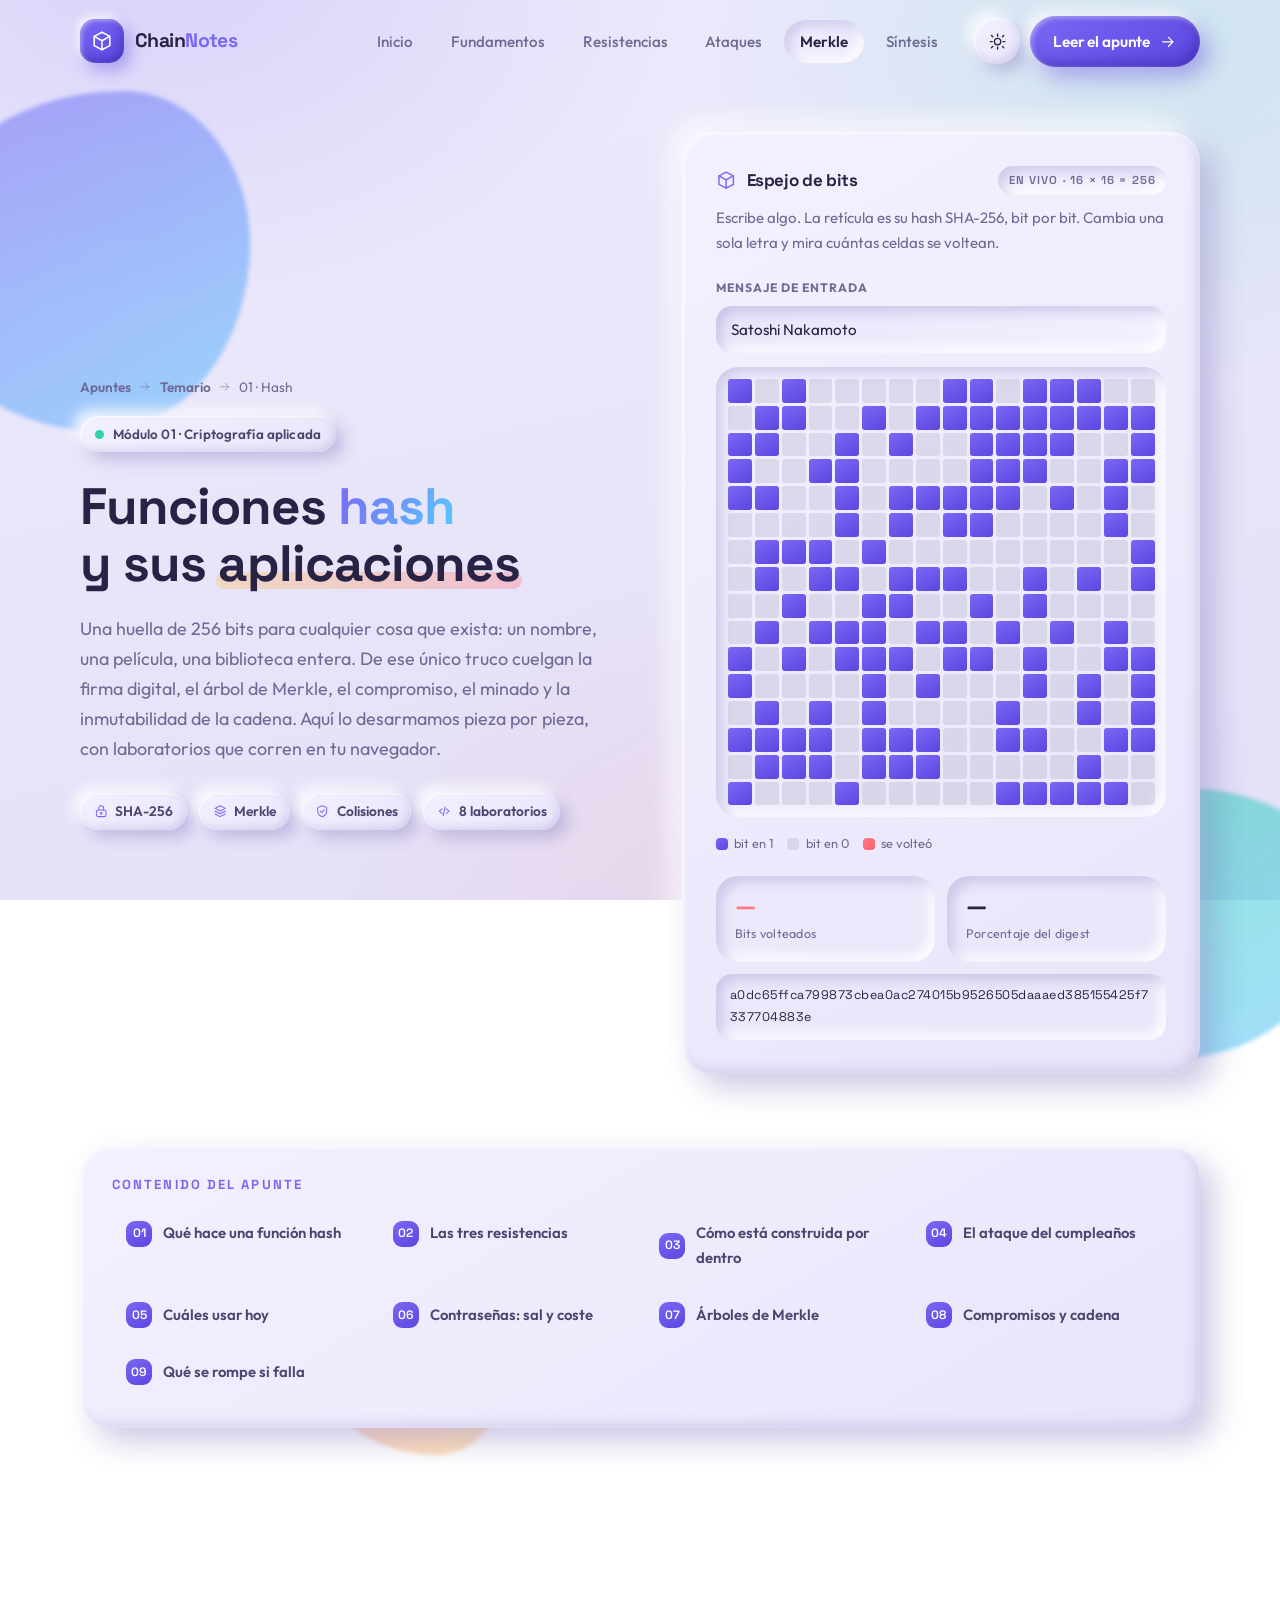
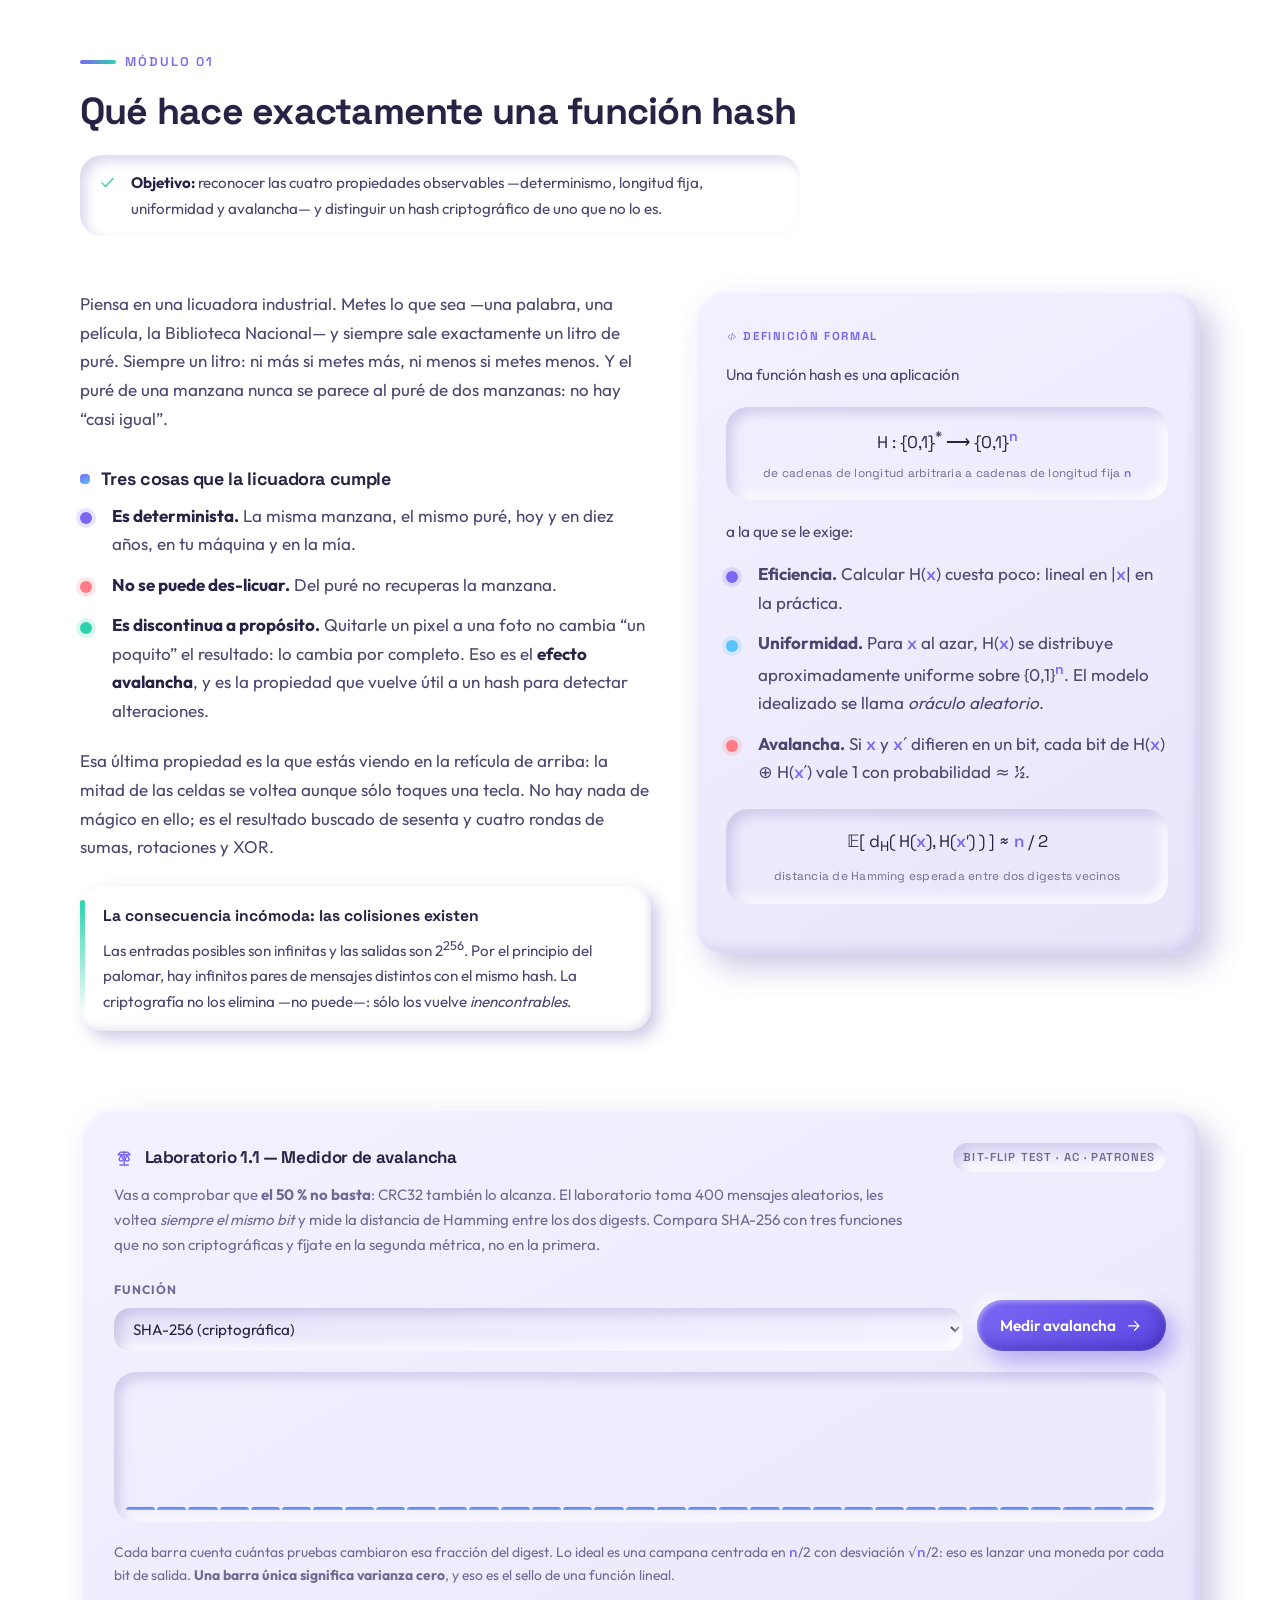
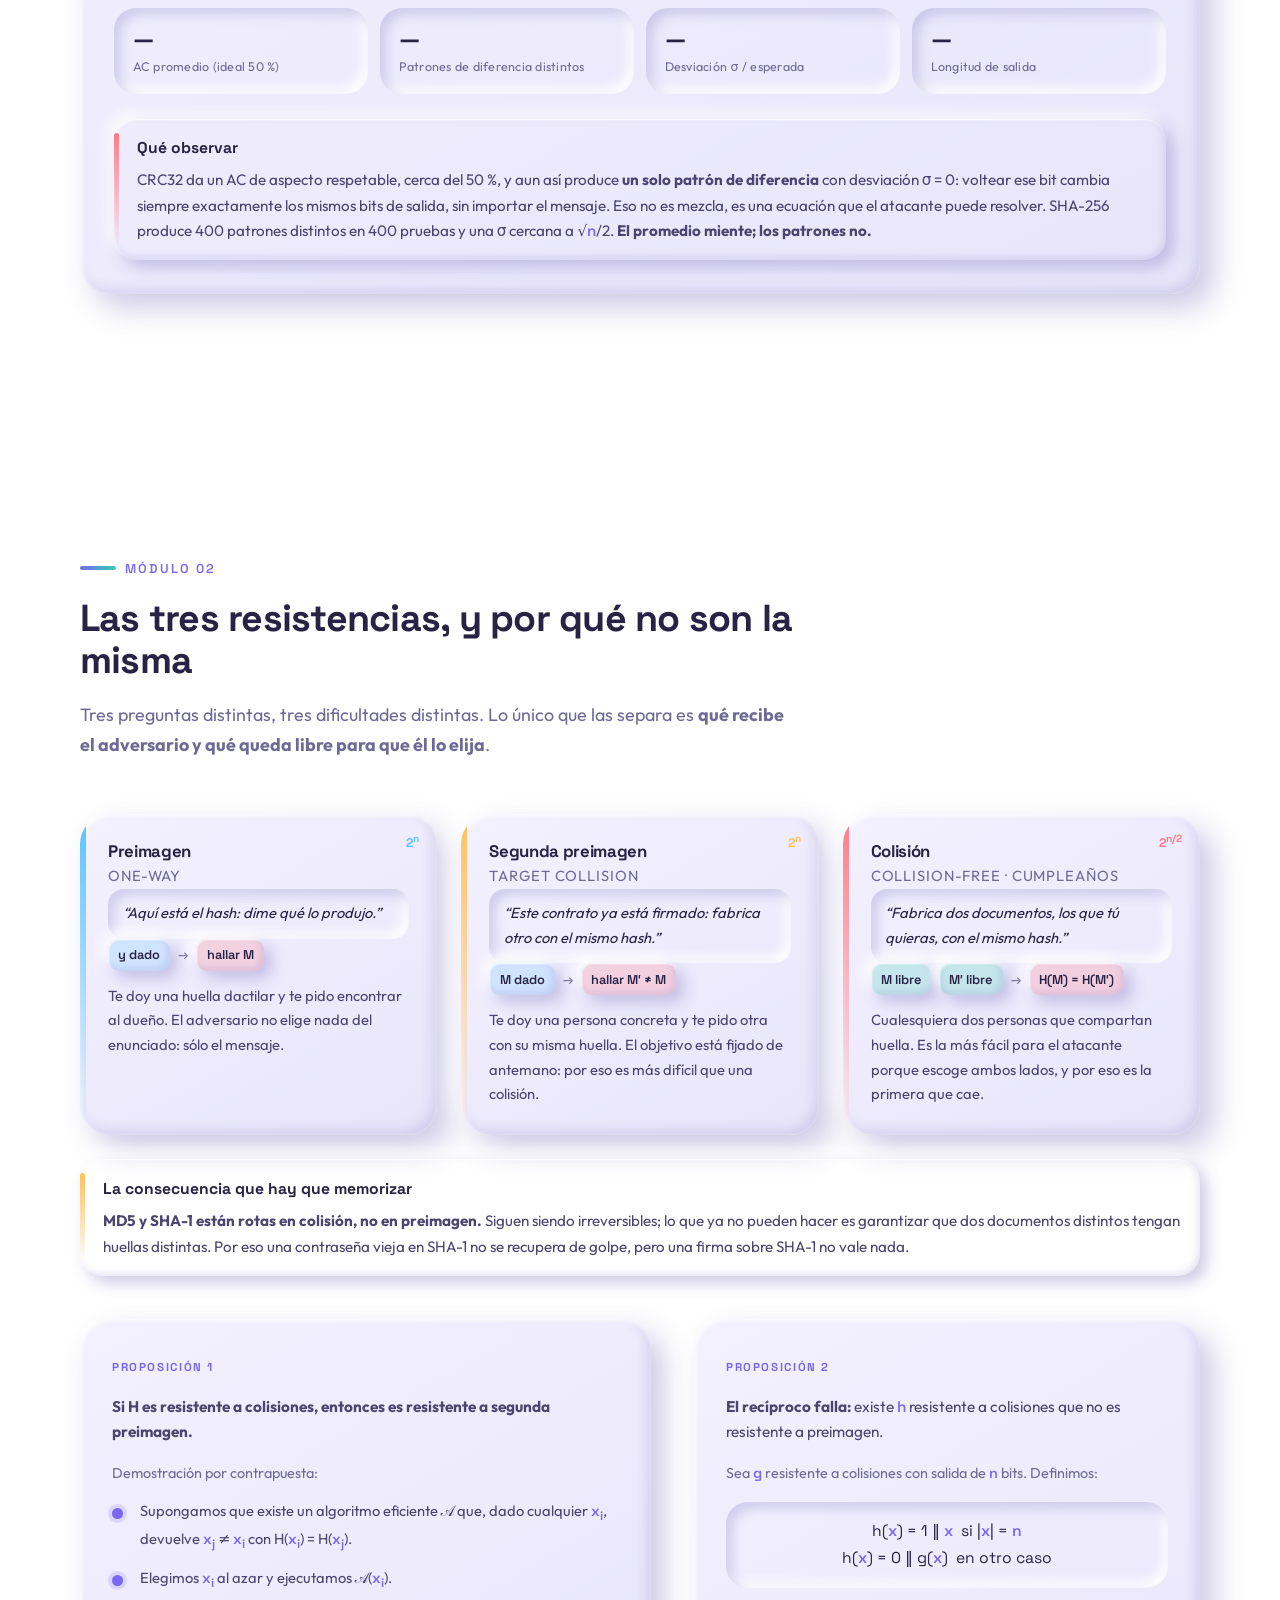
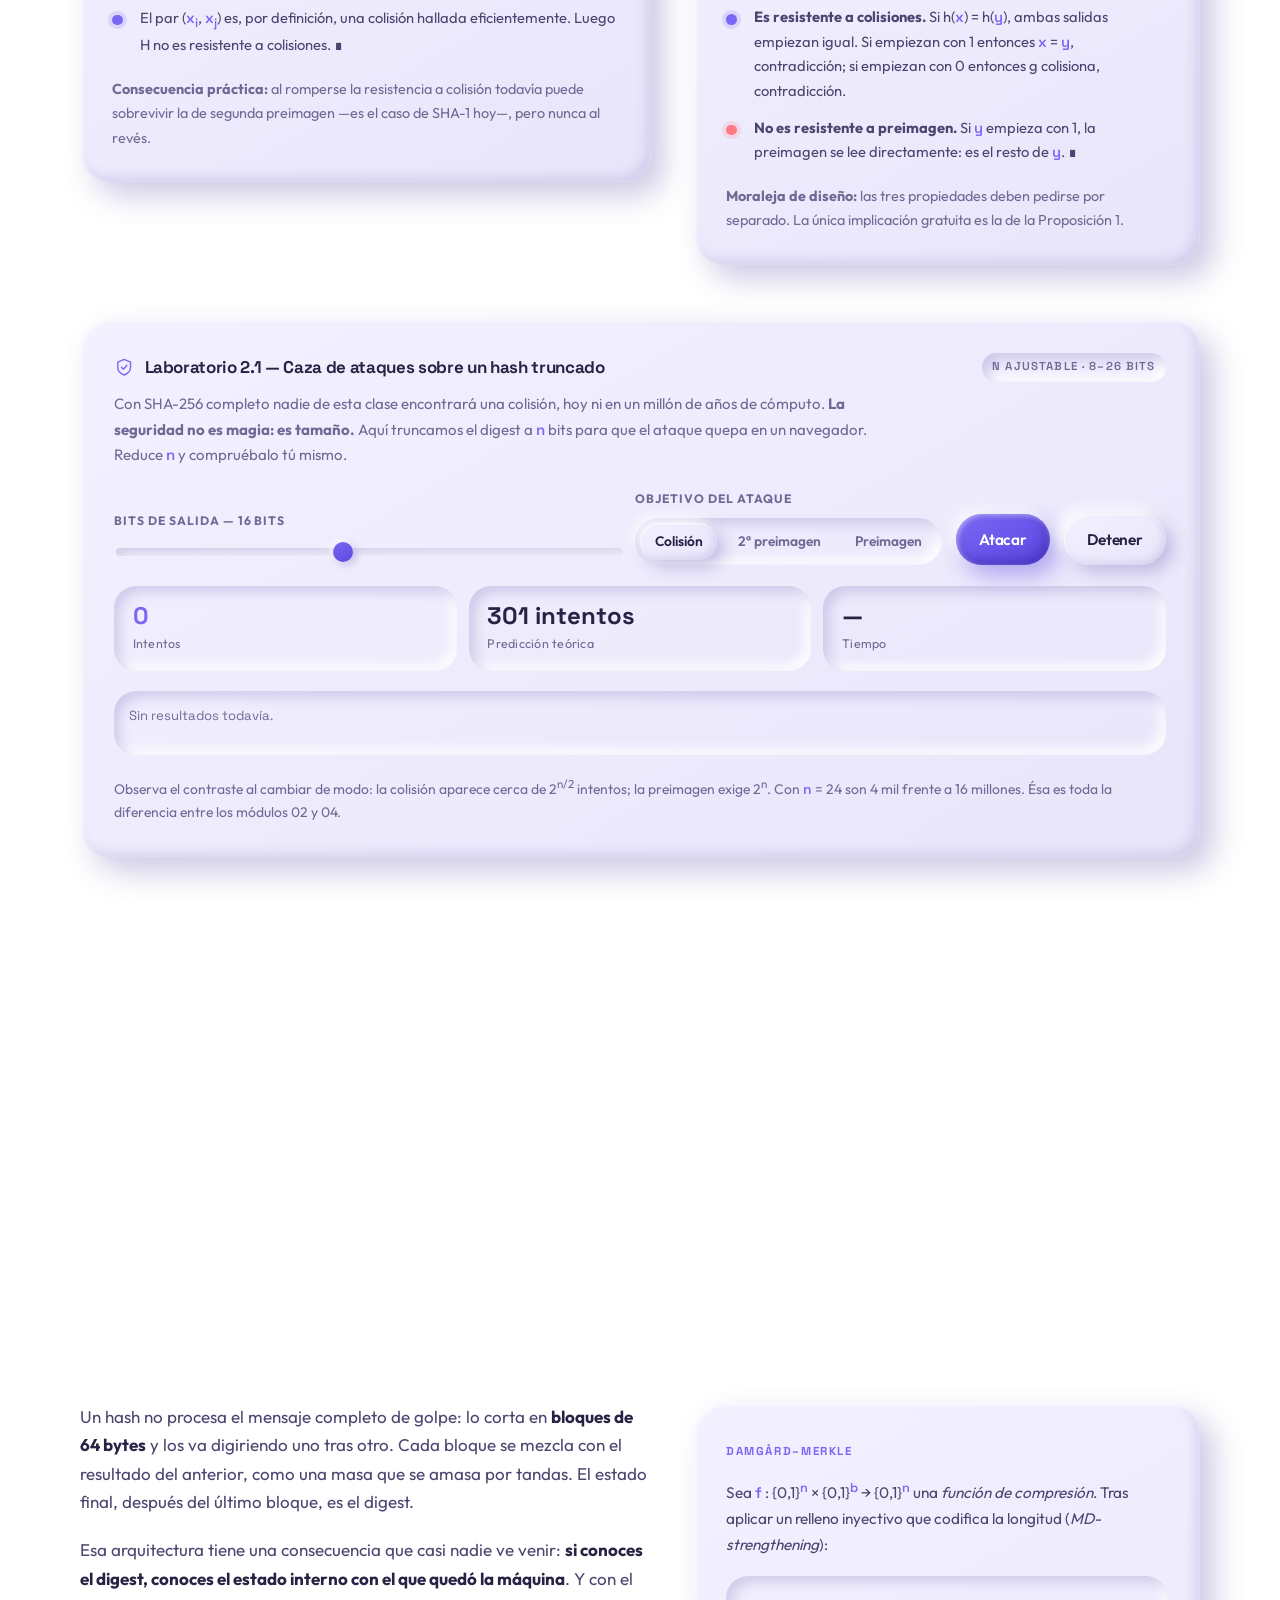
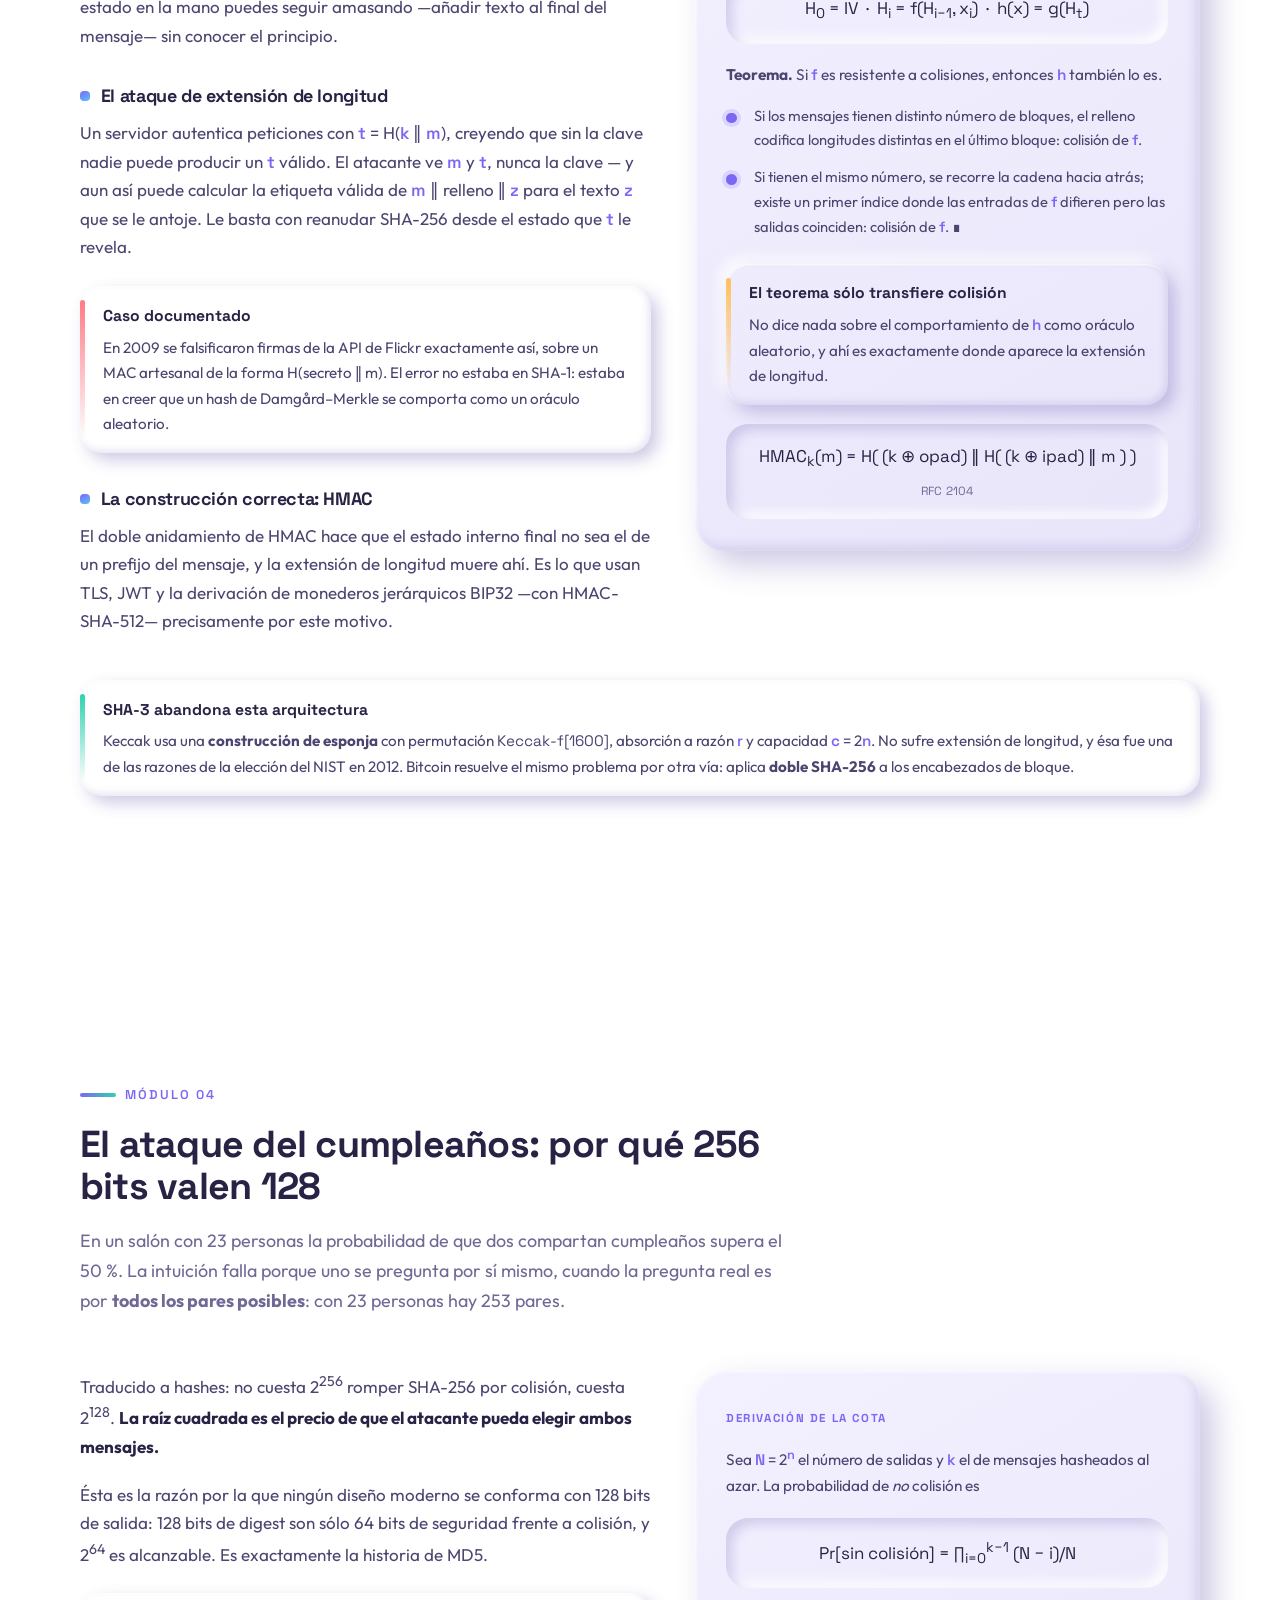
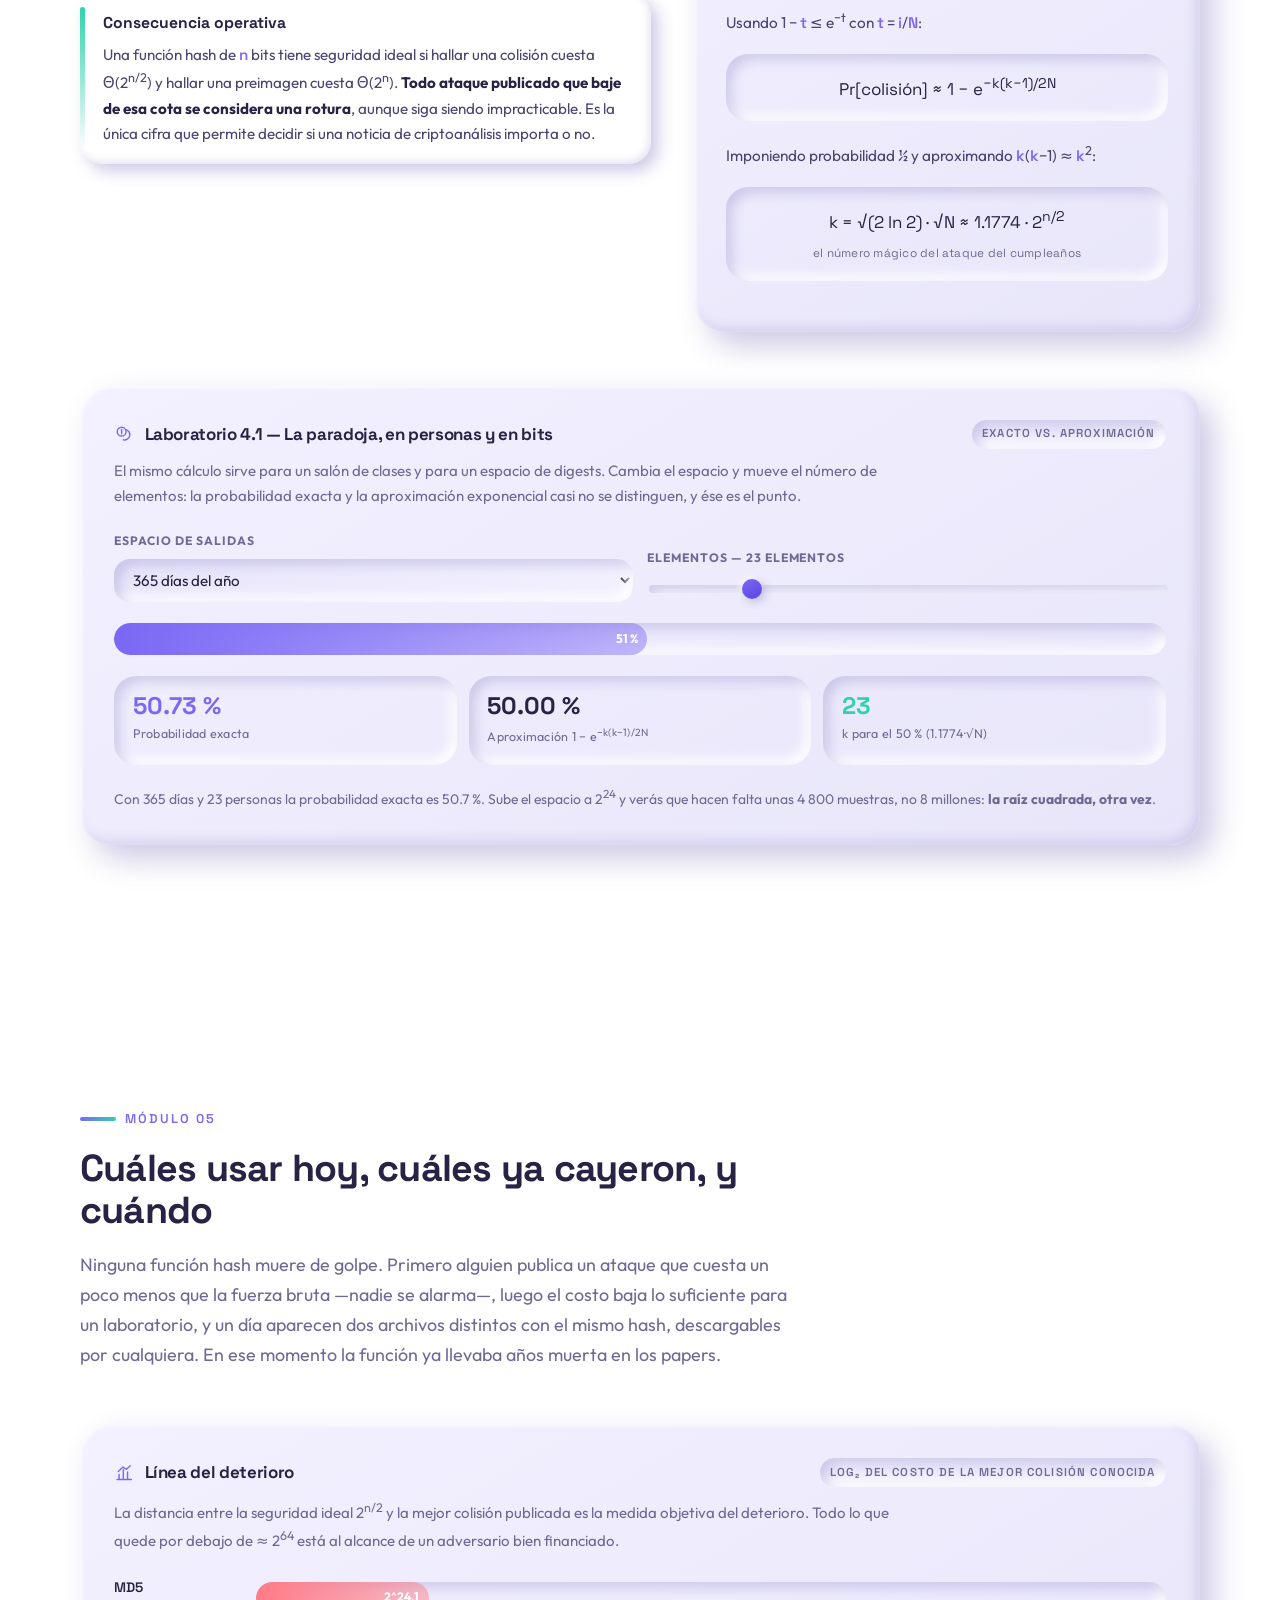
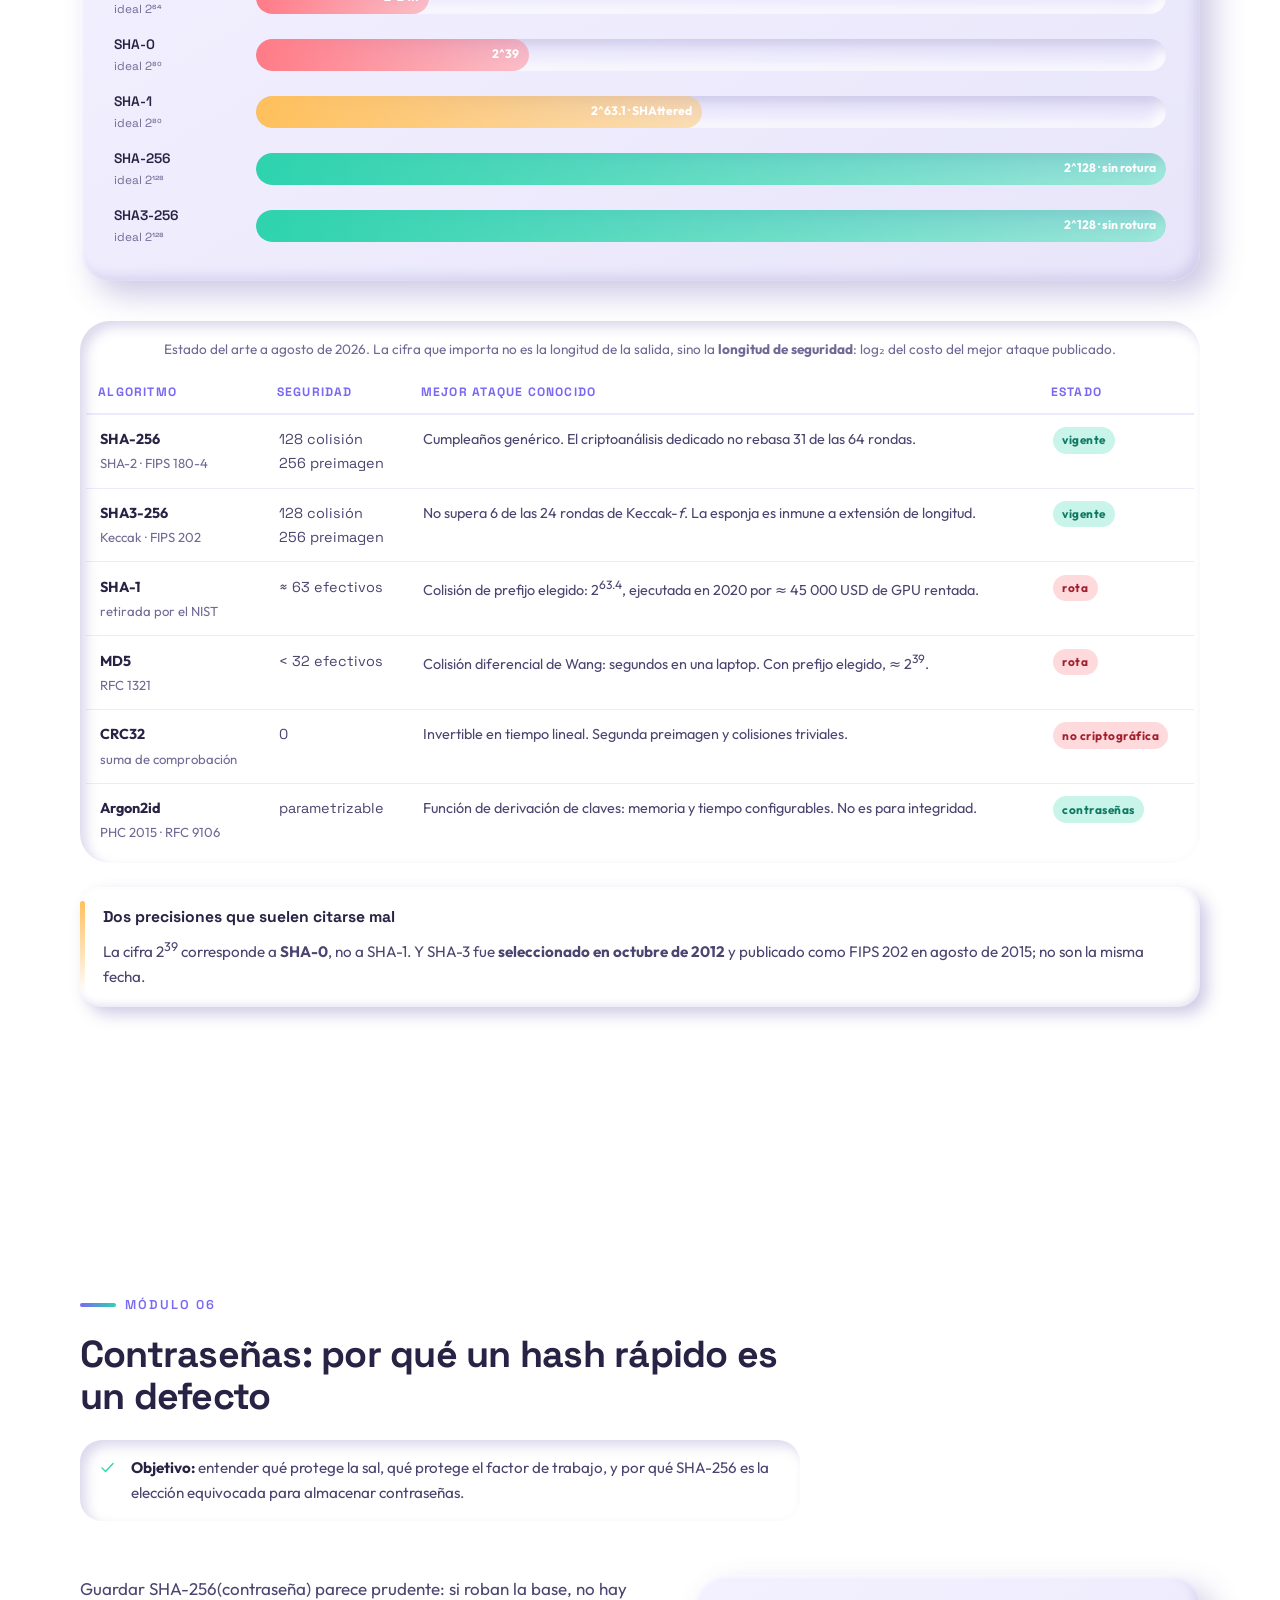
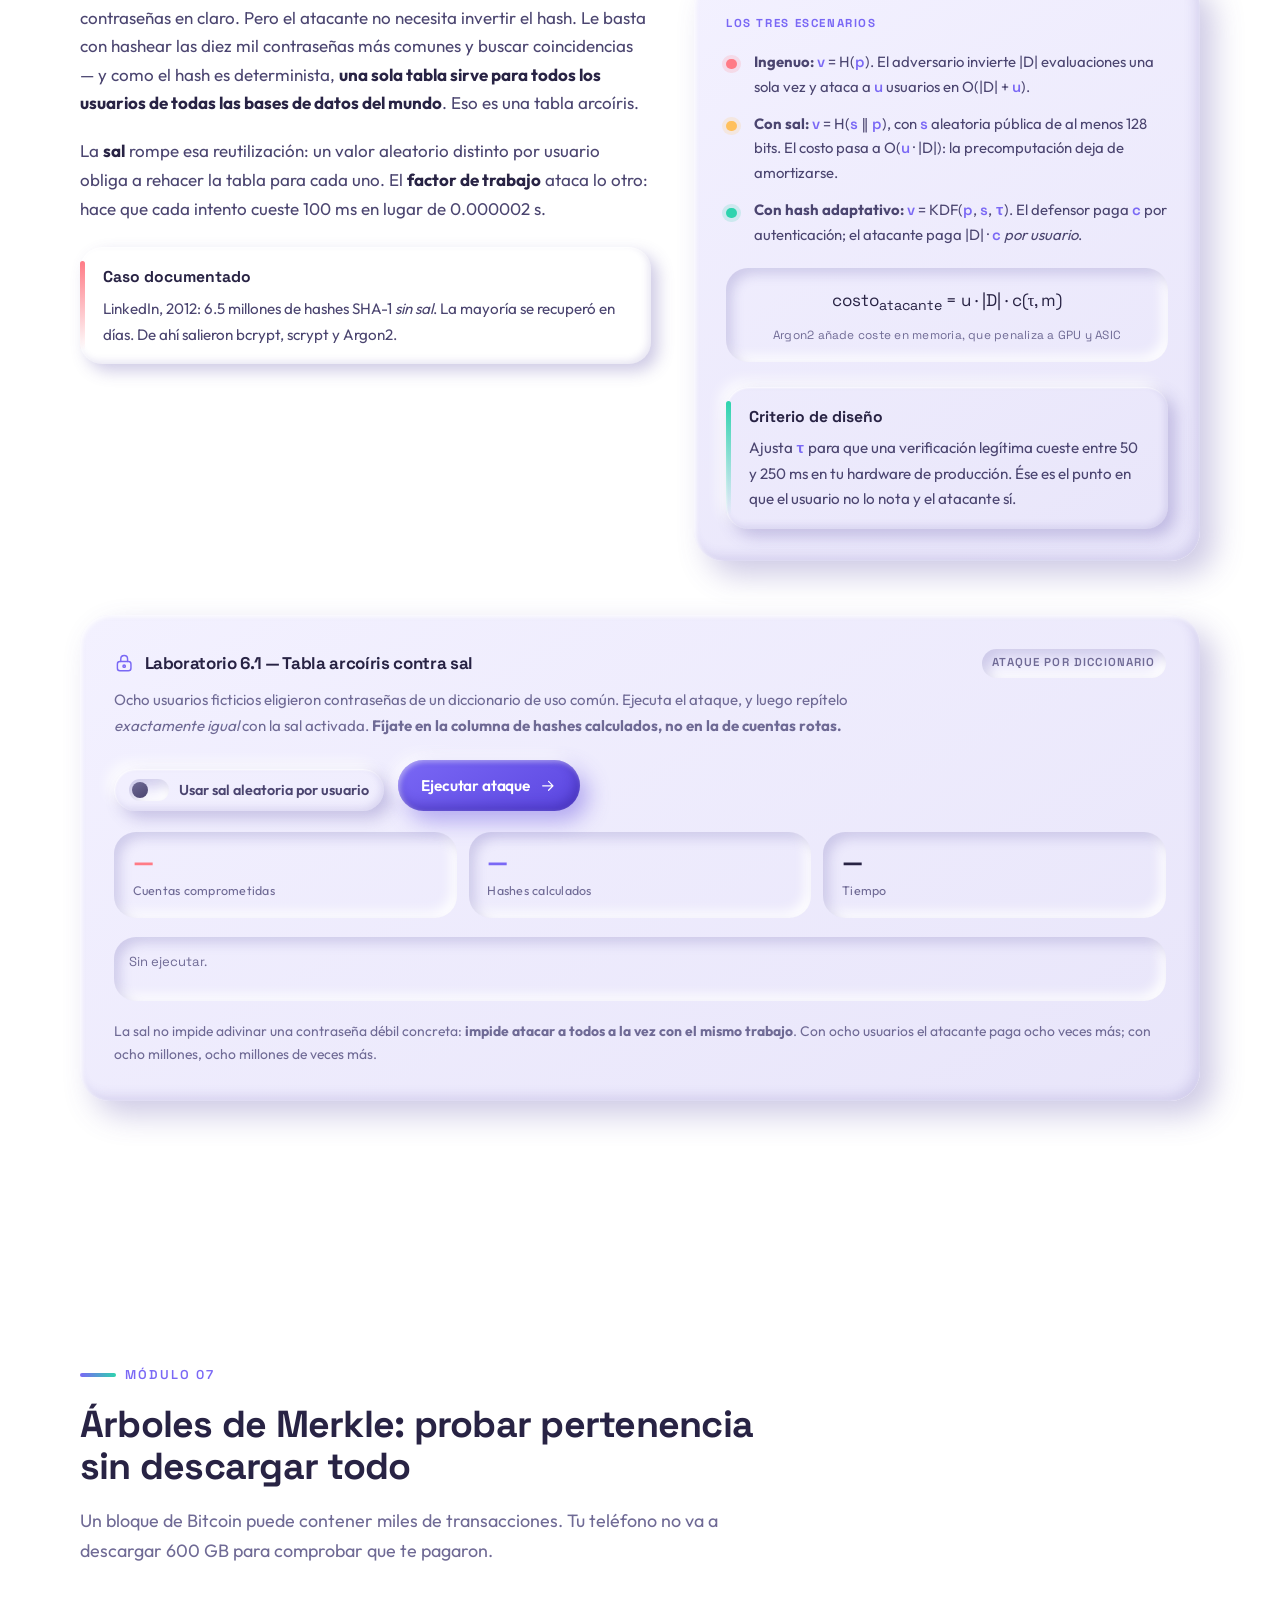
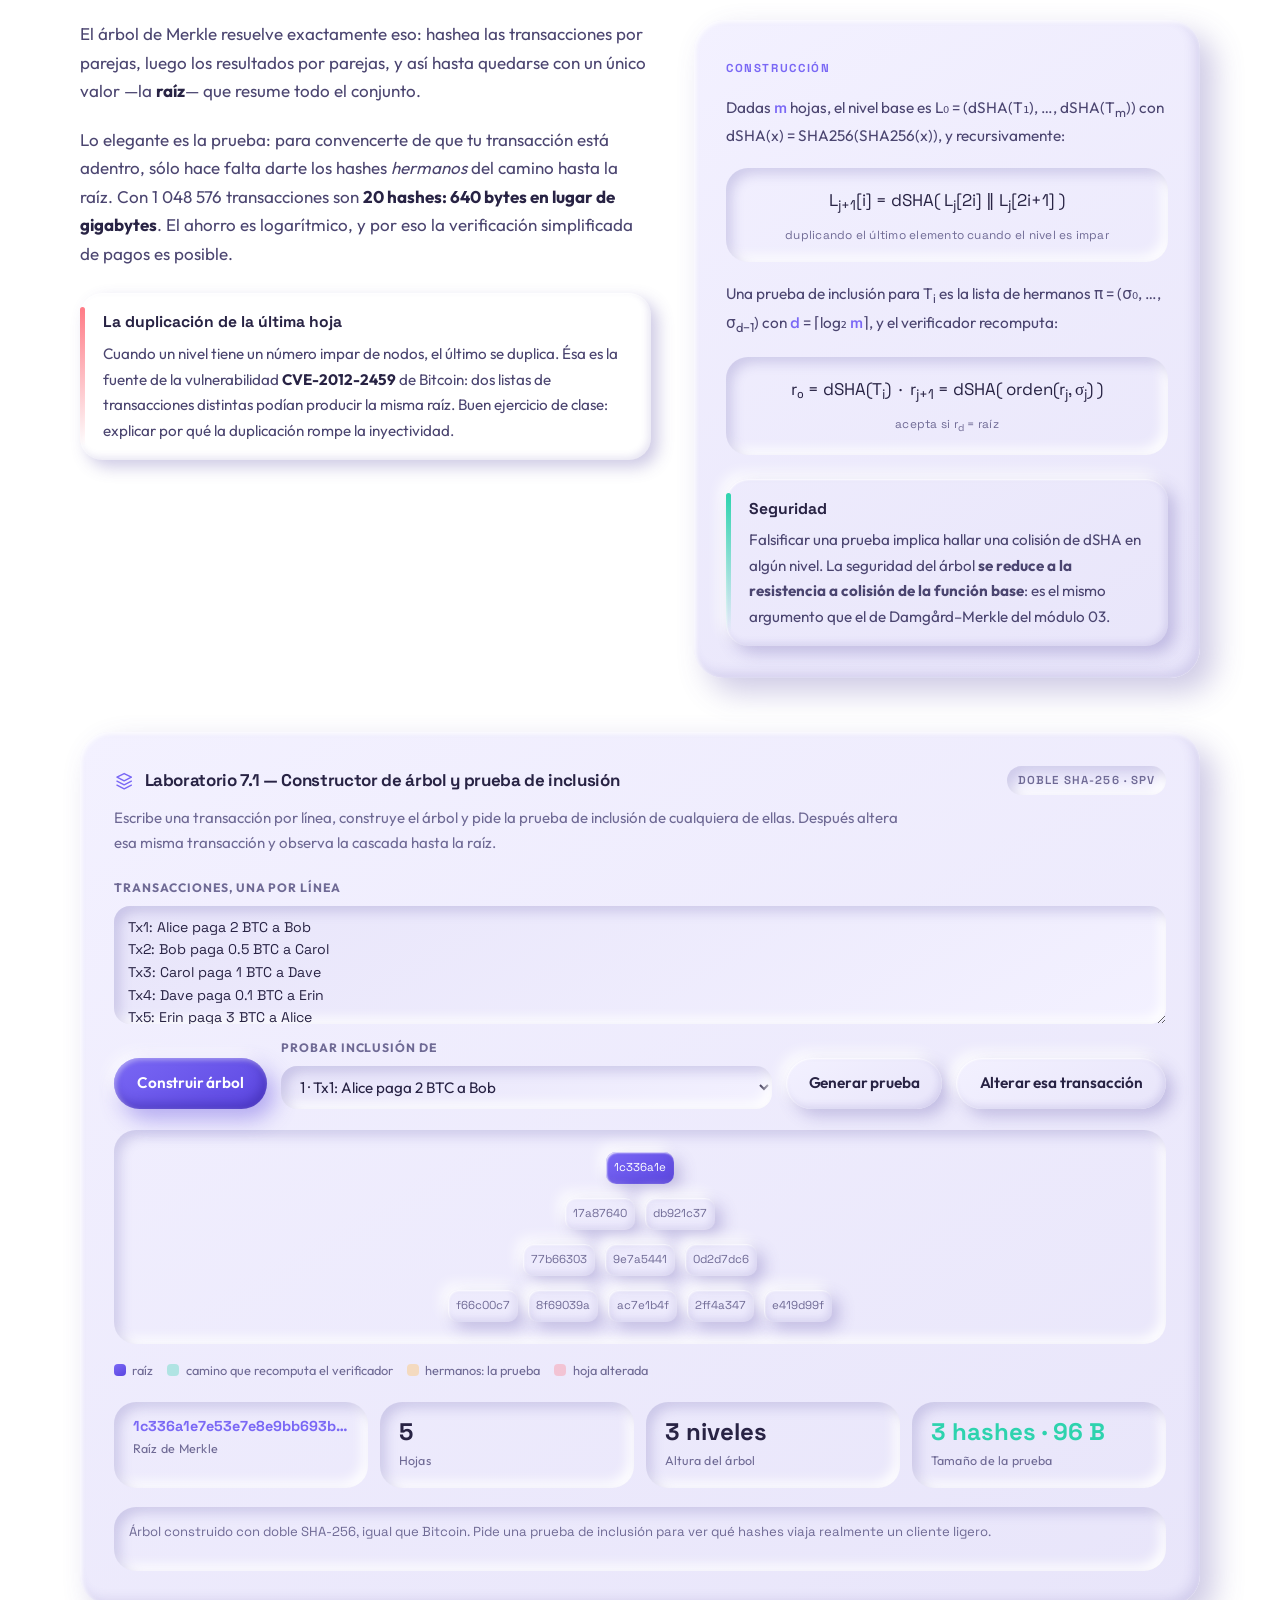
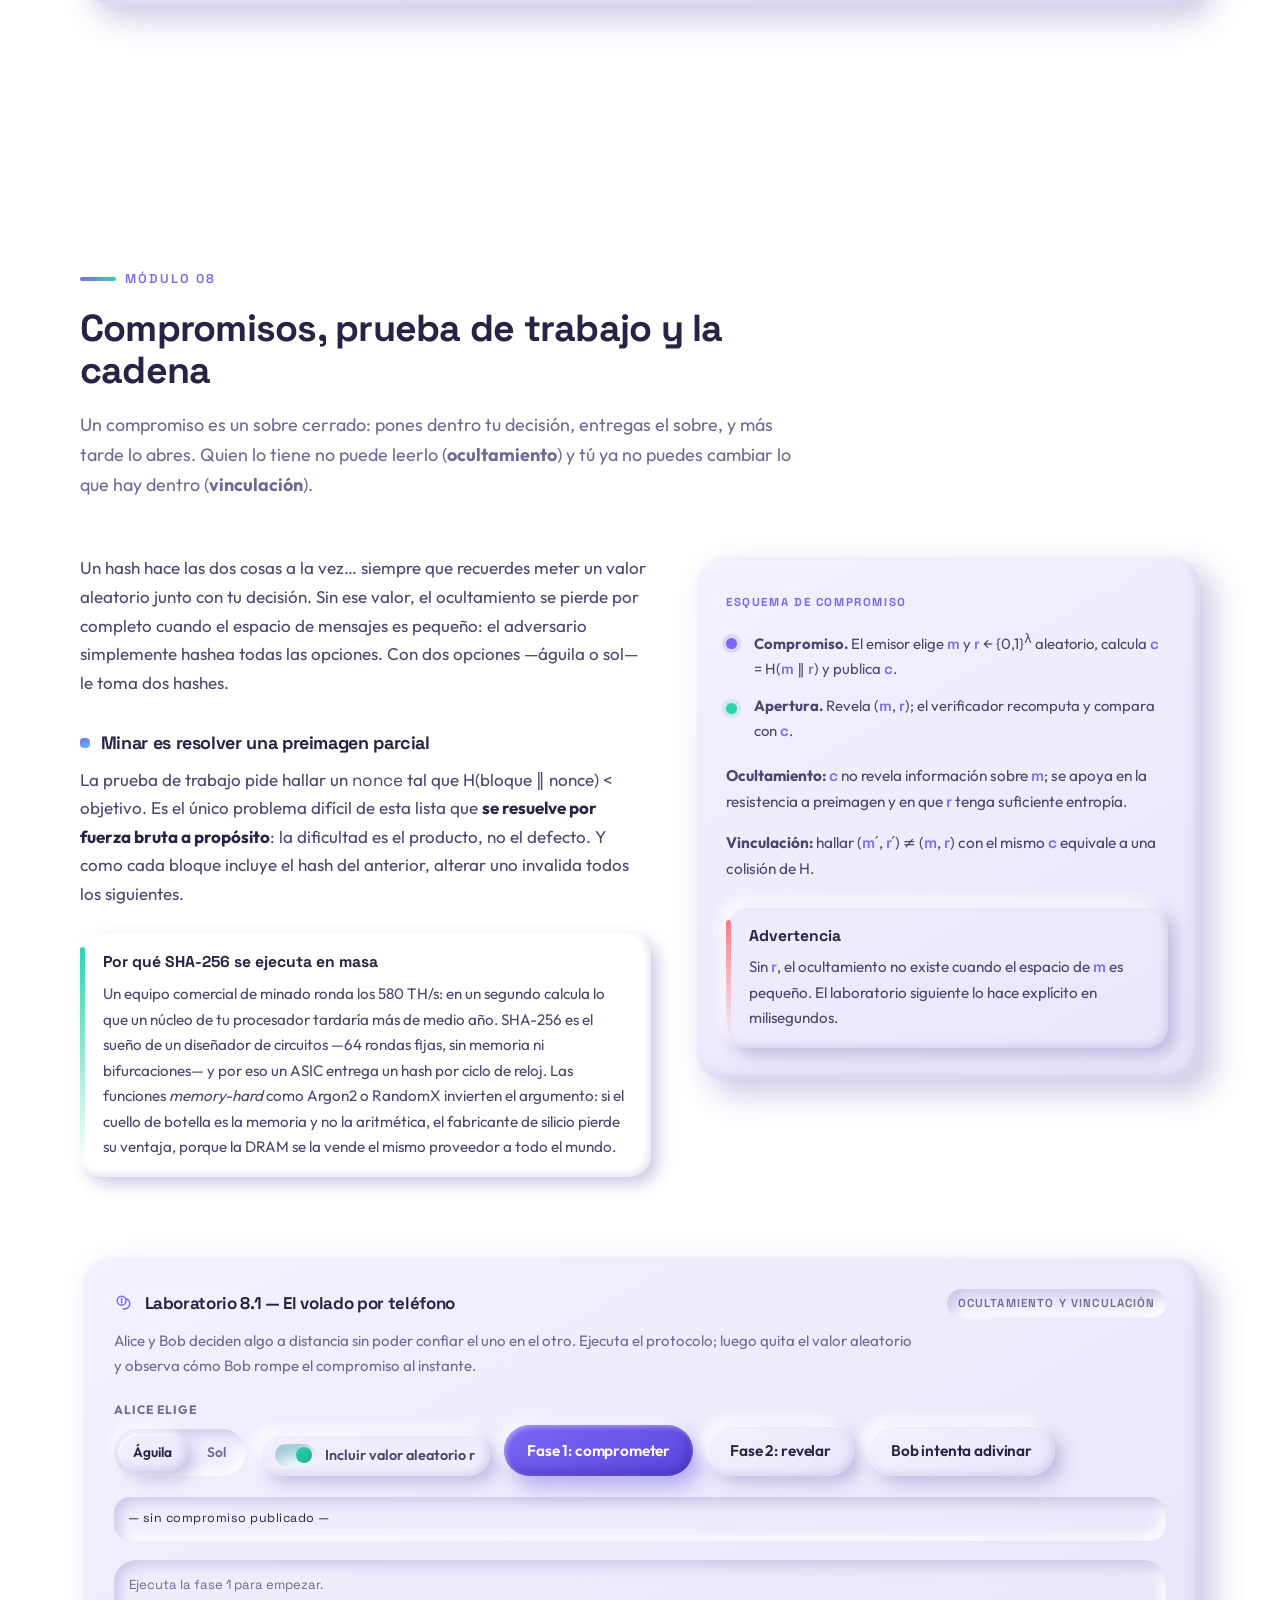
==== commit 66b65179: "Apuntes de funcion hash" ====
--- a/hash.html
+++ b/hash.html
@@ -3,13 +3,14 @@
 <head>
 <meta charset="UTF-8">
 <meta name="viewport" content="width=device-width, initial-scale=1">
-<title>ChainNotes — Portafolio de Apuntes de Blockchain</title>
-<meta name="description" content="Portafolio de apuntes de Blockchain: fundamentos, criptografía, consenso, smart contracts, DeFi, capa 2 y seguridad. Material de estudio explicado con claridad.">
+<title>Funciones hash y sus aplicaciones — ChainNotes</title>
+<meta name="description" content="Apunte 01: funciones hash. Avalancha, las tres resistencias, Damgard-Merkle y extension de longitud, ataque del cumpleanos, arboles de Merkle, compromisos y prueba de trabajo, con ocho laboratorios interactivos.">
 <link rel="icon" href="assets/favicon.svg" type="image/svg+xml">
 <link rel="preconnect" href="https://fonts.googleapis.com">
 <link rel="preconnect" href="https://fonts.gstatic.com" crossorigin>
 <link href="https://fonts.googleapis.com/css2?family=Outfit:wght@300;400;500;600;700;800&family=Space+Grotesk:wght@400;500;600;700&display=swap" rel="stylesheet">
 <link rel="stylesheet" href="assets/css/styles.css">
+<link rel="stylesheet" href="assets/css/apuntes.css">
 </head>
 <body>
 
@@ -37,22 +38,24 @@
 </svg>
 
 <div class="scroll-progress" aria-hidden="true"><span id="progressBar"></span></div>
-<a class="skip-link" href="#intro">Saltar al contenido</a>
+<a class="skip-link" href="#fundamentos">Saltar al contenido</a>
 
 <!-- ============ HEADER ============ -->
 <header class="header" id="header">
   <div class="container header__inner">
-    <a class="brand" href="#inicio" aria-label="ChainNotes, ir al inicio">
+    <a class="brand" href="index.html" aria-label="ChainNotes, ir al inicio">
       <span class="brand__mark" aria-hidden="true"><svg viewBox="0 0 24 24"><use href="#i-cube"/></svg></span>
       <span class="brand__text">Chain<em>Notes</em></span>
     </a>
 
     <nav class="nav" id="nav" aria-label="Navegación principal">
       <ul class="nav__list">
-        <li><a class="nav__link is-active" href="#inicio">Inicio</a></li>
-        <li><a class="nav__link" href="#intro">Introducción</a></li>
-        <li><a class="nav__link" href="#temas">Temario</a></li>
-        <li><a class="nav__link" href="#equipo">Equipo</a></li>
+        <li><a class="nav__link" href="index.html">Inicio</a></li>
+        <li><a class="nav__link is-active" href="#fundamentos">Fundamentos</a></li>
+        <li><a class="nav__link" href="#resistencias">Resistencias</a></li>
+        <li><a class="nav__link" href="#cumpleanos">Ataques</a></li>
+        <li><a class="nav__link" href="#merkle">Merkle</a></li>
+        <li><a class="nav__link" href="#sintesis">Síntesis</a></li>
       </ul>
     </nav>
 
@@ -61,8 +64,8 @@
         <svg class="ico-sun" viewBox="0 0 24 24"><use href="#i-sun"/></svg>
         <svg class="ico-moon" viewBox="0 0 24 24"><use href="#i-moon"/></svg>
       </button>
-      <a class="clay-btn clay-btn--primary header__cta" href="#temas">
-        Ver apuntes <svg viewBox="0 0 24 24"><use href="#i-arrow"/></svg>
+      <a class="clay-btn clay-btn--primary header__cta" href="#fundamentos">
+        Leer el apunte <svg viewBox="0 0 24 24"><use href="#i-arrow"/></svg>
       </a>
       <button class="burger" id="burger" type="button" aria-label="Abrir menú" aria-expanded="false" aria-controls="nav">
         <span></span><span></span><span></span>
@@ -73,14 +76,1304 @@
 
 <main>
 
-
+<!-- ============ CABECERA DEL TEMA ============ -->
+<section class="topic-hero" id="inicio">
+  <div class="blobs" aria-hidden="true">
+    <span class="blob blob--1" data-parallax="0.16"></span>
+    <span class="blob blob--2" data-parallax="-0.10"></span>
+    <span class="blob blob--3" data-parallax="0.07"></span>
+    <span class="blob blob--4" data-parallax="-0.05"></span>
+  </div>
+
+  <div class="container topic-hero__inner">
+    <div>
+      <nav class="crumbs anim" style="--d:0ms" aria-label="Ruta de navegación">
+        <a href="index.html">Apuntes</a>
+        <svg viewBox="0 0 24 24" aria-hidden="true"><use href="#i-arrow"/></svg>
+        <a href="index.html#temas">Temario</a>
+        <svg viewBox="0 0 24 24" aria-hidden="true"><use href="#i-arrow"/></svg>
+        <span>01 · Hash</span>
+      </nav>
+
+      <span class="badge anim" style="--d:60ms">
+        <span class="badge__dot"></span> Módulo 01 · Criptografía aplicada
+      </span>
+
+      <h1 class="topic-hero__title anim" style="--d:120ms">
+        Funciones <span class="grad">hash</span><br>
+        y sus <span class="underlined">aplicaciones</span>
+      </h1>
+
+      <p class="topic-hero__lead anim" style="--d:200ms">
+        Una huella de 256 bits para cualquier cosa que exista: un nombre, una película,
+        una biblioteca entera. De ese único truco cuelgan la firma digital, el árbol de
+        Merkle, el compromiso, el minado y la inmutabilidad de la cadena. Aquí lo
+        desarmamos pieza por pieza, con laboratorios que corren en tu navegador.
+      </p>
+
+      <ul class="topic-hero__meta anim" style="--d:280ms">
+        <li><svg viewBox="0 0 24 24"><use href="#i-lock"/></svg> SHA-256</li>
+        <li><svg viewBox="0 0 24 24"><use href="#i-layers"/></svg> Merkle</li>
+        <li><svg viewBox="0 0 24 24"><use href="#i-shield"/></svg> Colisiones</li>
+        <li><svg viewBox="0 0 24 24"><use href="#i-code"/></svg> 8 laboratorios</li>
+      </ul>
+    </div>
+
+    <!-- LAB 1: espejo de bits, dentro de la cabecera -->
+    <div class="clay-card lab anim anim--scale" style="--d:240ms;margin-top:0">
+      <div class="lab__head">
+        <h2 class="lab__title"><svg viewBox="0 0 24 24"><use href="#i-cube"/></svg> Espejo de bits</h2>
+        <span class="lab__tag">en vivo · 16 × 16 = 256</span>
+      </div>
+      <p class="lab__intro">
+        Escribe algo. La retícula es su hash SHA-256, bit por bit. Cambia una sola
+        letra y mira cuántas celdas se voltean.
+      </p>
+
+      <div class="field field--wide" style="margin-bottom:14px">
+        <label class="field__label" for="mirrorInput">Mensaje de entrada</label>
+        <input type="text" id="mirrorInput" value="Satoshi Nakamoto" autocomplete="off" spellcheck="false">
+      </div>
+
+      <div class="bitgrid" id="mirrorGrid" aria-hidden="true"></div>
+
+      <div class="legend">
+        <span><i style="background:linear-gradient(150deg,var(--violet),var(--violet-deep))"></i> bit en 1</span>
+        <span><i style="background:color-mix(in srgb,var(--ink) 10%,transparent)"></i> bit en 0</span>
+        <span><i style="background:linear-gradient(150deg,var(--coral),#ff5f6d)"></i> se volteó</span>
+      </div>
+
+      <div class="readout">
+        <div class="metric">
+          <span class="metric__num metric__num--coral" id="mirrorFlips">—</span>
+          <span class="metric__label">Bits volteados</span>
+        </div>
+        <div class="metric">
+          <span class="metric__num" id="mirrorPct">—</span>
+          <span class="metric__label">Porcentaje del digest</span>
+        </div>
+      </div>
+
+      <code class="hashout hashout--sm" id="mirrorHash" style="margin-top:12px"></code>
+    </div>
+  </div>
+
+  <div class="container">
+    <nav class="clay-card toc reveal" aria-label="Contenido del apunte">
+      <h2>Contenido del apunte</h2>
+      <ul class="toc__list">
+        <li><a href="#fundamentos"><span class="toc__n">01</span> Qué hace una función hash</a></li>
+        <li><a href="#resistencias"><span class="toc__n">02</span> Las tres resistencias</a></li>
+        <li><a href="#construccion"><span class="toc__n">03</span> Cómo está construida por dentro</a></li>
+        <li><a href="#cumpleanos"><span class="toc__n">04</span> El ataque del cumpleaños</a></li>
+        <li><a href="#algoritmos"><span class="toc__n">05</span> Cuáles usar hoy</a></li>
+        <li><a href="#contrasenas"><span class="toc__n">06</span> Contraseñas: sal y coste</a></li>
+        <li><a href="#merkle"><span class="toc__n">07</span> Árboles de Merkle</a></li>
+        <li><a href="#blockchain"><span class="toc__n">08</span> Compromisos y cadena</a></li>
+        <li><a href="#sintesis"><span class="toc__n">09</span> Qué se rompe si falla</a></li>
+      </ul>
+    </nav>
+  </div>
+</section>
+
+
+<!-- ============ 01 · FUNDAMENTOS ============ -->
+<section class="section note" id="fundamentos">
+  <div class="container">
+    <header class="note__head reveal">
+      <span class="eyebrow"><span class="eyebrow__line"></span> Módulo 01</span>
+      <h2 class="section__title">Qué hace exactamente una función hash</h2>
+      <div class="goal">
+        <svg viewBox="0 0 24 24"><use href="#i-check"/></svg>
+        <p style="margin:0"><strong>Objetivo:</strong> reconocer las cuatro propiedades observables
+        —determinismo, longitud fija, uniformidad y avalancha— y distinguir un hash
+        criptográfico de uno que no lo es.</p>
+      </div>
+    </header>
+
+    <div class="note__grid">
+      <div class="note__body reveal">
+        <p>
+          Piensa en una licuadora industrial. Metes lo que sea —una palabra, una película,
+          la Biblioteca Nacional— y siempre sale exactamente un litro de puré. Siempre un
+          litro: ni más si metes más, ni menos si metes menos. Y el puré de una manzana
+          nunca se parece al puré de dos manzanas: no hay “casi igual”.
+        </p>
+
+        <h3>Tres cosas que la licuadora cumple</h3>
+        <ul class="plain-list">
+          <li><strong>Es determinista.</strong> La misma manzana, el mismo puré, hoy y en diez
+            años, en tu máquina y en la mía.</li>
+          <li style="--accent:var(--coral)"><strong>No se puede des-licuar.</strong> Del puré no
+            recuperas la manzana.</li>
+          <li style="--accent:var(--mint)"><strong>Es discontinua a propósito.</strong> Quitarle un
+            pixel a una foto no cambia “un poquito” el resultado: lo cambia por completo. Eso es el
+            <strong>efecto avalancha</strong>, y es la propiedad que vuelve útil a un hash para
+            detectar alteraciones.</li>
+        </ul>
+
+        <p>
+          Esa última propiedad es la que estás viendo en la retícula de arriba: la mitad de las
+          celdas se voltea aunque sólo toques una tecla. No hay nada de mágico en ello; es el
+          resultado buscado de sesenta y cuatro rondas de sumas, rotaciones y XOR.
+        </p>
+
+        <div class="callout callout--key">
+          <span class="callout__title">La consecuencia incómoda: las colisiones existen</span>
+          Las entradas posibles son infinitas y las salidas son 2<sup>256</sup>. Por el
+          principio del palomar, hay infinitos pares de mensajes distintos con el mismo hash.
+          La criptografía no los elimina —no puede—: sólo los vuelve <em>inencontrables</em>.
+        </div>
+      </div>
+
+      <aside class="clay-card formal reveal" style="--d:80ms">
+        <span class="formal__tag"><svg viewBox="0 0 24 24" style="width:1em;height:1em"><use href="#i-code"/></svg> Definición formal</span>
+        <p>Una función hash es una aplicación</p>
+        <span class="eq">
+          H : {0,1}<sup>*</sup> ⟶ {0,1}<sup><var>n</var></sup>
+          <small>de cadenas de longitud arbitraria a cadenas de longitud fija <var>n</var></small>
+        </span>
+        <p>a la que se le exige:</p>
+        <ul class="plain-list">
+          <li><strong>Eficiencia.</strong> Calcular H(<var>x</var>) cuesta poco: lineal en
+            |<var>x</var>| en la práctica.</li>
+          <li style="--accent:var(--sky)"><strong>Uniformidad.</strong> Para <var>x</var> al azar,
+            H(<var>x</var>) se distribuye aproximadamente uniforme sobre {0,1}<sup><var>n</var></sup>.
+            El modelo idealizado se llama <em>oráculo aleatorio</em>.</li>
+          <li style="--accent:var(--coral)"><strong>Avalancha.</strong> Si <var>x</var> y
+            <var>x</var>′ difieren en un bit, cada bit de H(<var>x</var>) ⊕ H(<var>x</var>′) vale 1
+            con probabilidad ≈ ½.</li>
+        </ul>
+        <span class="eq">
+          𝔼[ d<sub>H</sub>( H(<var>x</var>), H(<var>x</var>′) ) ] ≈ <var>n</var> / 2
+          <small>distancia de Hamming esperada entre dos digests vecinos</small>
+        </span>
+      </aside>
+    </div>
+
+    <!-- LAB 2 -->
+    <div class="clay-card lab reveal">
+      <div class="lab__head">
+        <h2 class="lab__title"><svg viewBox="0 0 24 24"><use href="#i-scale"/></svg> Laboratorio 1.1 — Medidor de avalancha</h2>
+        <span class="lab__tag">bit-flip test · AC · patrones</span>
+      </div>
+      <p class="lab__intro">
+        Vas a comprobar que <strong>el 50 % no basta</strong>: CRC32 también lo alcanza. El
+        laboratorio toma 400 mensajes aleatorios, les voltea <em>siempre el mismo bit</em> y mide
+        la distancia de Hamming entre los dos digests. Compara SHA-256 con tres funciones que no
+        son criptográficas y fíjate en la segunda métrica, no en la primera.
+      </p>
+
+      <div class="controls">
+        <div class="field">
+          <label class="field__label" for="avFunc">Función</label>
+          <select id="avFunc">
+            <option value="sha256">SHA-256 (criptográfica)</option>
+            <option value="crc32">CRC32 (suma de comprobación)</option>
+            <option value="suma">Suma de bytes (juguete)</option>
+            <option value="xor">XOR de palabras (lineal)</option>
+          </select>
+        </div>
+        <div class="field field--auto">
+          <button class="clay-btn clay-btn--primary" id="avBtn" type="button">
+            Medir avalancha <svg viewBox="0 0 24 24"><use href="#i-arrow"/></svg>
+          </button>
+        </div>
+      </div>
+
+      <div class="bars" id="avBars" role="img" aria-label="Distribución de bits cambiados"></div>
+      <p class="lab__note">
+        Cada barra cuenta cuántas pruebas cambiaron esa fracción del digest. Lo ideal es una
+        campana centrada en <var>n</var>/2 con desviación √<var>n</var>/2: eso es lanzar una moneda
+        por cada bit de salida. <strong>Una barra única significa varianza cero</strong>, y eso es
+        el sello de una función lineal.
+      </p>
+
+      <div class="readout">
+        <div class="metric">
+          <span class="metric__num" id="avAC">—</span>
+          <span class="metric__label">AC promedio (ideal 50 %)</span>
+        </div>
+        <div class="metric">
+          <span class="metric__num" id="avPat">—</span>
+          <span class="metric__label">Patrones de diferencia distintos</span>
+        </div>
+        <div class="metric">
+          <span class="metric__num" id="avSD">—</span>
+          <span class="metric__label">Desviación σ / esperada</span>
+        </div>
+        <div class="metric">
+          <span class="metric__num" id="avN">—</span>
+          <span class="metric__label">Longitud de salida</span>
+        </div>
+      </div>
+
+      <div class="callout callout--warn" style="margin-bottom:0">
+        <span class="callout__title">Qué observar</span>
+        CRC32 da un AC de aspecto respetable, cerca del 50 %, y aun así produce
+        <strong>un solo patrón de diferencia</strong> con desviación σ = 0: voltear ese bit cambia
+        siempre exactamente los mismos bits de salida, sin importar el mensaje. Eso no es mezcla,
+        es una ecuación que el atacante puede resolver. SHA-256 produce 400 patrones distintos en
+        400 pruebas y una σ cercana a √<var>n</var>/2. <strong>El promedio miente; los patrones
+        no.</strong>
+      </div>
+    </div>
+  </div>
+</section>
+
+
+<!-- ============ 02 · LAS TRES RESISTENCIAS ============ -->
+<section class="section note" id="resistencias">
+  <div class="container">
+    <header class="note__head reveal">
+      <span class="eyebrow"><span class="eyebrow__line"></span> Módulo 02</span>
+      <h2 class="section__title">Las tres resistencias, y por qué no son la misma</h2>
+      <p class="section__lead">
+        Tres preguntas distintas, tres dificultades distintas. Lo único que las separa es
+        <strong>qué recibe el adversario y qué queda libre para que él lo elija</strong>.
+      </p>
+    </header>
+
+    <div class="resist">
+      <article class="clay-card resist__card reveal" style="--accent:var(--sky)">
+        <span class="resist__cost">2<sup>n</sup></span>
+        <h3>Preimagen</h3>
+        <p class="resist__sub">one-way</p>
+        <p class="resist__quote">“Aquí está el hash: dime qué lo produjo.”</p>
+        <div class="resist__flow">
+          <span class="resist__box resist__box--given">y dado</span>
+          <span>→</span>
+          <span class="resist__box resist__box--find">hallar M</span>
+        </div>
+        <p>Te doy una huella dactilar y te pido encontrar al dueño. El adversario no elige nada
+          del enunciado: sólo el mensaje.</p>
+      </article>
+
+      <article class="clay-card resist__card reveal" style="--accent:var(--amber); --d:80ms">
+        <span class="resist__cost">2<sup>n</sup></span>
+        <h3>Segunda preimagen</h3>
+        <p class="resist__sub">target collision</p>
+        <p class="resist__quote">“Este contrato ya está firmado: fabrica otro con el mismo hash.”</p>
+        <div class="resist__flow">
+          <span class="resist__box resist__box--given">M dado</span>
+          <span>→</span>
+          <span class="resist__box resist__box--find">hallar M′ ≠ M</span>
+        </div>
+        <p>Te doy una persona concreta y te pido otra con su misma huella. El objetivo está
+          fijado de antemano: por eso es más difícil que una colisión.</p>
+      </article>
+
+      <article class="clay-card resist__card reveal" style="--accent:var(--coral); --d:160ms">
+        <span class="resist__cost">2<sup>n/2</sup></span>
+        <h3>Colisión</h3>
+        <p class="resist__sub">collision-free · cumpleaños</p>
+        <p class="resist__quote">“Fabrica dos documentos, los que tú quieras, con el mismo hash.”</p>
+        <div class="resist__flow">
+          <span class="resist__box resist__box--free">M libre</span>
+          <span class="resist__box resist__box--free">M′ libre</span>
+          <span>→</span>
+          <span class="resist__box resist__box--find">H(M) = H(M′)</span>
+        </div>
+        <p>Cualesquiera dos personas que compartan huella. Es la más fácil para el atacante
+          porque escoge ambos lados, y por eso es la primera que cae.</p>
+      </article>
+    </div>
+
+    <div class="callout callout--note">
+      <span class="callout__title">La consecuencia que hay que memorizar</span>
+      <strong>MD5 y SHA-1 están rotas en colisión, no en preimagen.</strong> Siguen siendo
+      irreversibles; lo que ya no pueden hacer es garantizar que dos documentos distintos tengan
+      huellas distintas. Por eso una contraseña vieja en SHA-1 no se recupera de golpe, pero una
+      firma sobre SHA-1 no vale nada.
+    </div>
+
+    <div class="note__grid" style="margin-top:clamp(26px,3.4vw,44px)">
+      <aside class="clay-card formal reveal">
+        <span class="formal__tag">Proposición 1</span>
+        <p><strong>Si H es resistente a colisiones, entonces es resistente a segunda preimagen.</strong></p>
+        <p class="muted-p" style="font-size:.9rem">Demostración por contrapuesta:</p>
+        <ul class="plain-list" style="font-size:.92rem">
+          <li>Supongamos que existe un algoritmo eficiente 𝒜 que, dado cualquier
+            <var>x<sub>i</sub></var>, devuelve <var>x<sub>j</sub></var> ≠ <var>x<sub>i</sub></var>
+            con H(<var>x<sub>i</sub></var>) = H(<var>x<sub>j</sub></var>).</li>
+          <li>Elegimos <var>x<sub>i</sub></var> al azar y ejecutamos 𝒜(<var>x<sub>i</sub></var>).</li>
+          <li>El par (<var>x<sub>i</sub></var>, <var>x<sub>j</sub></var>) es, por definición, una
+            colisión hallada eficientemente. Luego H no es resistente a colisiones. ∎</li>
+        </ul>
+        <p class="muted-p" style="font-size:.9rem;margin-bottom:0">
+          <strong>Consecuencia práctica:</strong> al romperse la resistencia a colisión todavía
+          puede sobrevivir la de segunda preimagen —es el caso de SHA-1 hoy—, pero nunca al revés.
+        </p>
+      </aside>
+
+      <aside class="clay-card formal reveal" style="--d:80ms">
+        <span class="formal__tag">Proposición 2</span>
+        <p><strong>El recíproco falla:</strong> existe <var>h</var> resistente a colisiones que
+          no es resistente a preimagen.</p>
+        <p class="muted-p" style="font-size:.9rem">Sea <var>g</var> resistente a colisiones con
+          salida de <var>n</var> bits. Definimos:</p>
+        <span class="eq" style="font-size:.98rem">
+          h(<var>x</var>) = 1 ‖ <var>x</var> &nbsp;si |<var>x</var>| = <var>n</var><br>
+          h(<var>x</var>) = 0 ‖ g(<var>x</var>) &nbsp;en otro caso
+        </span>
+        <ul class="plain-list" style="font-size:.92rem">
+          <li><strong>Es resistente a colisiones.</strong> Si h(<var>x</var>) = h(<var>y</var>),
+            ambas salidas empiezan igual. Si empiezan con 1 entonces <var>x</var> = <var>y</var>,
+            contradicción; si empiezan con 0 entonces g colisiona, contradicción.</li>
+          <li style="--accent:var(--coral)"><strong>No es resistente a preimagen.</strong> Si
+            <var>y</var> empieza con 1, la preimagen se lee directamente: es el resto de
+            <var>y</var>. ∎</li>
+        </ul>
+        <p class="muted-p" style="font-size:.9rem;margin-bottom:0">
+          <strong>Moraleja de diseño:</strong> las tres propiedades deben pedirse por separado.
+          La única implicación gratuita es la de la Proposición 1.
+        </p>
+      </aside>
+    </div>
+
+    <!-- LAB 3 -->
+    <div class="clay-card lab reveal">
+      <div class="lab__head">
+        <h2 class="lab__title"><svg viewBox="0 0 24 24"><use href="#i-shield"/></svg> Laboratorio 2.1 — Caza de ataques sobre un hash truncado</h2>
+        <span class="lab__tag">n ajustable · 8–26 bits</span>
+      </div>
+      <p class="lab__intro">
+        Con SHA-256 completo nadie de esta clase encontrará una colisión, hoy ni en un millón de
+        años de cómputo. <strong>La seguridad no es magia: es tamaño.</strong> Aquí truncamos el
+        digest a <var>n</var> bits para que el ataque quepa en un navegador. Reduce
+        <var>n</var> y compruébalo tú mismo.
+      </p>
+
+      <div class="controls">
+        <div class="field">
+          <label class="field__label" for="colBits">Bits de salida — <span id="colBitsLabel">16 bits</span></label>
+          <input type="range" id="colBits" min="8" max="26" value="16" step="1">
+        </div>
+        <div class="field field--auto">
+          <span class="field__label">Objetivo del ataque</span>
+          <div class="seg" id="colModes">
+            <button type="button" data-mode="colision" aria-pressed="true">Colisión</button>
+            <button type="button" data-mode="segunda" aria-pressed="false">2ª preimagen</button>
+            <button type="button" data-mode="preimagen" aria-pressed="false">Preimagen</button>
+          </div>
+        </div>
+        <div class="field field--auto">
+          <button class="clay-btn clay-btn--primary" id="colStart" type="button">Atacar</button>
+        </div>
+        <div class="field field--auto">
+          <button class="clay-btn" id="colStop" type="button" disabled>Detener</button>
+        </div>
+      </div>
+
+      <div class="readout" style="margin-top:0">
+        <div class="metric">
+          <span class="metric__num metric__num--violet" id="colTries">0</span>
+          <span class="metric__label">Intentos</span>
+        </div>
+        <div class="metric">
+          <span class="metric__num" id="colTheory">—</span>
+          <span class="metric__label">Predicción teórica</span>
+        </div>
+        <div class="metric">
+          <span class="metric__num" id="colTime">—</span>
+          <span class="metric__label">Tiempo</span>
+        </div>
+      </div>
+
+      <div class="log" id="colLog"><p class="dim">Sin resultados todavía.</p></div>
+
+      <p class="lab__note">
+        Observa el contraste al cambiar de modo: la colisión aparece cerca de
+        2<sup>n/2</sup> intentos; la preimagen exige 2<sup>n</sup>. Con <var>n</var> = 24 son
+        4 mil frente a 16 millones. Ésa es toda la diferencia entre los módulos 02 y 04.
+      </p>
+    </div>
+  </div>
+</section>
+
+
+<!-- ============ 03 · CONSTRUCCIÓN ============ -->
+<section class="section note" id="construccion">
+  <div class="container">
+    <header class="note__head reveal">
+      <span class="eyebrow"><span class="eyebrow__line"></span> Módulo 03</span>
+      <h2 class="section__title">Cómo está construida por dentro, y qué se rompe por eso</h2>
+      <div class="goal">
+        <svg viewBox="0 0 24 24"><use href="#i-check"/></svg>
+        <p style="margin:0"><strong>Objetivo:</strong> entender la construcción iterada de
+        Damgård–Merkle y descubrir el ataque de extensión de longitud, que es la razón de
+        existir de HMAC.</p>
+      </div>
+    </header>
+
+    <div class="note__grid">
+      <div class="note__body reveal">
+        <p>
+          Un hash no procesa el mensaje completo de golpe: lo corta en <strong>bloques de 64
+          bytes</strong> y los va digiriendo uno tras otro. Cada bloque se mezcla con el resultado
+          del anterior, como una masa que se amasa por tandas. El estado final, después del último
+          bloque, es el digest.
+        </p>
+        <p>
+          Esa arquitectura tiene una consecuencia que casi nadie ve venir: <strong>si conoces el
+          digest, conoces el estado interno con el que quedó la máquina</strong>. Y con el estado
+          en la mano puedes seguir amasando —añadir texto al final del mensaje— sin conocer el
+          principio.
+        </p>
+
+        <h3>El ataque de extensión de longitud</h3>
+        <p>
+          Un servidor autentica peticiones con <var>t</var> = H(<var>k</var> ‖ <var>m</var>),
+          creyendo que sin la clave nadie puede producir un <var>t</var> válido. El atacante ve
+          <var>m</var> y <var>t</var>, nunca la clave — y aun así puede calcular la etiqueta
+          válida de <var>m</var> ‖ relleno ‖ <var>z</var> para el texto <var>z</var> que se le
+          antoje. Le basta con reanudar SHA-256 desde el estado que <var>t</var> le revela.
+        </p>
+
+        <div class="callout callout--warn">
+          <span class="callout__title">Caso documentado</span>
+          En 2009 se falsificaron firmas de la API de Flickr exactamente así, sobre un MAC
+          artesanal de la forma H(secreto ‖ m). El error no estaba en SHA-1: estaba en creer que
+          un hash de Damgård–Merkle se comporta como un oráculo aleatorio.
+        </div>
+
+        <h3>La construcción correcta: HMAC</h3>
+        <p>
+          El doble anidamiento de HMAC hace que el estado interno final no sea el de un prefijo
+          del mensaje, y la extensión de longitud muere ahí. Es lo que usan TLS, JWT y la
+          derivación de monederos jerárquicos BIP32 —con HMAC-SHA-512— precisamente por este motivo.
+        </p>
+      </div>
+
+      <aside class="clay-card formal reveal" style="--d:80ms">
+        <span class="formal__tag">Damgård–Merkle</span>
+        <p>Sea <var>f</var> : {0,1}<sup><var>n</var></sup> × {0,1}<sup><var>b</var></sup> →
+          {0,1}<sup><var>n</var></sup> una <em>función de compresión</em>. Tras aplicar un relleno
+          inyectivo que codifica la longitud (<em>MD-strengthening</em>):</p>
+        <span class="eq">
+          H<sub>0</sub> = IV &nbsp;·&nbsp; H<sub>i</sub> = f(H<sub>i−1</sub>, x<sub>i</sub>)
+          &nbsp;·&nbsp; h(x) = g(H<sub>t</sub>)
+        </span>
+
+        <p><strong>Teorema.</strong> Si <var>f</var> es resistente a colisiones, entonces
+          <var>h</var> también lo es.</p>
+        <ul class="plain-list" style="font-size:.92rem">
+          <li>Si los mensajes tienen distinto número de bloques, el relleno codifica longitudes
+            distintas en el último bloque: colisión de <var>f</var>.</li>
+          <li>Si tienen el mismo número, se recorre la cadena hacia atrás; existe un primer índice
+            donde las entradas de <var>f</var> difieren pero las salidas coinciden: colisión de
+            <var>f</var>. ∎</li>
+        </ul>
+
+        <div class="callout callout--note" style="margin-bottom:0">
+          <span class="callout__title">El teorema sólo transfiere colisión</span>
+          No dice nada sobre el comportamiento de <var>h</var> como oráculo aleatorio, y ahí es
+          exactamente donde aparece la extensión de longitud.
+        </div>
+
+        <span class="eq" style="margin-bottom:0">
+          HMAC<sub>k</sub>(m) = H( (k ⊕ opad) ‖ H( (k ⊕ ipad) ‖ m ) )
+          <small>RFC 2104</small>
+        </span>
+      </aside>
+    </div>
+
+    <div class="callout callout--key">
+      <span class="callout__title">SHA-3 abandona esta arquitectura</span>
+      Keccak usa una <strong>construcción de esponja</strong> con permutación
+      <span class="mono">Keccak-f[1600]</span>, absorción a razón <var>r</var> y capacidad
+      <var>c</var> = 2<var>n</var>. No sufre extensión de longitud, y ésa fue una de las razones
+      de la elección del NIST en 2012. Bitcoin resuelve el mismo problema por otra vía: aplica
+      <strong>doble SHA-256</strong> a los encabezados de bloque.
+    </div>
+  </div>
+</section>
+
+
+<!-- ============ 04 · CUMPLEAÑOS ============ -->
+<section class="section note" id="cumpleanos">
+  <div class="container">
+    <header class="note__head reveal">
+      <span class="eyebrow"><span class="eyebrow__line"></span> Módulo 04</span>
+      <h2 class="section__title">El ataque del cumpleaños: por qué 256 bits valen 128</h2>
+      <p class="section__lead">
+        En un salón con 23 personas la probabilidad de que dos compartan cumpleaños supera el
+        50 %. La intuición falla porque uno se pregunta por sí mismo, cuando la pregunta real es
+        por <strong>todos los pares posibles</strong>: con 23 personas hay 253 pares.
+      </p>
+    </header>
+
+    <div class="note__grid">
+      <div class="note__body reveal">
+        <p>
+          Traducido a hashes: no cuesta 2<sup>256</sup> romper SHA-256 por colisión, cuesta
+          2<sup>128</sup>. <strong>La raíz cuadrada es el precio de que el atacante pueda elegir
+          ambos mensajes.</strong>
+        </p>
+        <p>
+          Ésta es la razón por la que ningún diseño moderno se conforma con 128 bits de salida:
+          128 bits de digest son sólo 64 bits de seguridad frente a colisión, y 2<sup>64</sup> es
+          alcanzable. Es exactamente la historia de MD5.
+        </p>
+
+        <div class="callout callout--key">
+          <span class="callout__title">Consecuencia operativa</span>
+          Una función hash de <var>n</var> bits tiene seguridad ideal si hallar una colisión
+          cuesta Θ(2<sup>n/2</sup>) y hallar una preimagen cuesta Θ(2<sup>n</sup>).
+          <strong>Todo ataque publicado que baje de esa cota se considera una rotura</strong>,
+          aunque siga siendo impracticable. Es la única cifra que permite decidir si una noticia
+          de criptoanálisis importa o no.
+        </div>
+      </div>
+
+      <aside class="clay-card formal reveal" style="--d:80ms">
+        <span class="formal__tag">Derivación de la cota</span>
+        <p>Sea <var>N</var> = 2<sup><var>n</var></sup> el número de salidas y <var>k</var> el de
+          mensajes hasheados al azar. La probabilidad de <em>no</em> colisión es</p>
+        <span class="eq">
+          Pr[sin colisión] = ∏<sub>i=0</sub><sup>k−1</sup> (N − i)/N
+        </span>
+        <p>Usando 1 − <var>t</var> ≤ e<sup>−t</sup> con <var>t</var> = <var>i</var>/<var>N</var>:</p>
+        <span class="eq">
+          Pr[colisión] ≈ 1 − e<sup>−k(k−1)/2N</sup>
+        </span>
+        <p>Imponiendo probabilidad ½ y aproximando <var>k</var>(<var>k</var>−1) ≈
+          <var>k</var><sup>2</sup>:</p>
+        <span class="eq">
+          k = √(2 ln 2) · √N ≈ 1.1774 · 2<sup>n/2</sup>
+          <small>el número mágico del ataque del cumpleaños</small>
+        </span>
+      </aside>
+    </div>
+
+    <!-- LAB 4 -->
+    <div class="clay-card lab reveal">
+      <div class="lab__head">
+        <h2 class="lab__title"><svg viewBox="0 0 24 24"><use href="#i-token"/></svg> Laboratorio 4.1 — La paradoja, en personas y en bits</h2>
+        <span class="lab__tag">exacto vs. aproximación</span>
+      </div>
+      <p class="lab__intro">
+        El mismo cálculo sirve para un salón de clases y para un espacio de digests. Cambia el
+        espacio y mueve el número de elementos: la probabilidad exacta y la aproximación
+        exponencial casi no se distinguen, y ése es el punto.
+      </p>
+
+      <div class="controls">
+        <div class="field">
+          <label class="field__label" for="bdSpace">Espacio de salidas</label>
+          <select id="bdSpace">
+            <option value="365">365 días del año</option>
+            <option value="256">2⁸ = 256 salidas</option>
+            <option value="65536">2¹⁶ = 65 536 salidas</option>
+            <option value="16777216">2²⁴ = 16 777 216 salidas</option>
+          </select>
+        </div>
+        <div class="field">
+          <label class="field__label" for="bdK">Elementos — <span id="bdKLabel">23 elementos</span></label>
+          <input type="range" id="bdK" min="2" max="114" value="23" step="1">
+        </div>
+      </div>
+
+      <div class="decay__track"><span class="decay__fill" id="bdBar" style="--accent:var(--violet)"></span></div>
+
+      <div class="readout">
+        <div class="metric">
+          <span class="metric__num metric__num--violet" id="bdExact">—</span>
+          <span class="metric__label">Probabilidad exacta</span>
+        </div>
+        <div class="metric">
+          <span class="metric__num" id="bdApprox">—</span>
+          <span class="metric__label">Aproximación 1 − e<sup>−k(k−1)/2N</sup></span>
+        </div>
+        <div class="metric">
+          <span class="metric__num metric__num--mint" id="bdHalf">—</span>
+          <span class="metric__label">k para el 50 % (1.1774·√N)</span>
+        </div>
+      </div>
+
+      <p class="lab__note">
+        Con 365 días y 23 personas la probabilidad exacta es 50.7 %. Sube el espacio a
+        2<sup>24</sup> y verás que hacen falta unas 4 800 muestras, no 8 millones:
+        <strong>la raíz cuadrada, otra vez</strong>.
+      </p>
+    </div>
+  </div>
+</section>
+
+
+<!-- ============ 05 · ALGORITMOS ============ -->
+<section class="section note" id="algoritmos">
+  <div class="container">
+    <header class="note__head reveal">
+      <span class="eyebrow"><span class="eyebrow__line"></span> Módulo 05</span>
+      <h2 class="section__title">Cuáles usar hoy, cuáles ya cayeron, y cuándo</h2>
+      <p class="section__lead">
+        Ninguna función hash muere de golpe. Primero alguien publica un ataque que cuesta un poco
+        menos que la fuerza bruta —nadie se alarma—, luego el costo baja lo suficiente para un
+        laboratorio, y un día aparecen dos archivos distintos con el mismo hash, descargables por
+        cualquiera. En ese momento la función ya llevaba años muerta en los papers.
+      </p>
+    </header>
+
+    <div class="clay-card lab reveal" style="margin-top:0">
+      <div class="lab__head">
+        <h2 class="lab__title"><svg viewBox="0 0 24 24"><use href="#i-defi"/></svg> Línea del deterioro</h2>
+        <span class="lab__tag">log₂ del costo de la mejor colisión conocida</span>
+      </div>
+      <p class="lab__intro">
+        La distancia entre la seguridad ideal 2<sup>n/2</sup> y la mejor colisión publicada es la
+        medida objetiva del deterioro. Todo lo que quede por debajo de ≈ 2<sup>64</sup> está al
+        alcance de un adversario bien financiado.
+      </p>
+
+      <div class="decay">
+        <div class="decay__row">
+          <span class="decay__name">MD5 <small>ideal 2⁶⁴</small></span>
+          <div class="decay__track">
+            <span class="decay__fill" data-w="19" data-label="2^24.1" style="--accent:var(--coral)"></span>
+          </div>
+        </div>
+        <div class="decay__row">
+          <span class="decay__name">SHA-0 <small>ideal 2⁸⁰</small></span>
+          <div class="decay__track">
+            <span class="decay__fill" data-w="30" data-label="2^39" style="--accent:var(--coral)"></span>
+          </div>
+        </div>
+        <div class="decay__row">
+          <span class="decay__name">SHA-1 <small>ideal 2⁸⁰</small></span>
+          <div class="decay__track">
+            <span class="decay__fill" data-w="49" data-label="2^63.1 · SHAttered" style="--accent:var(--amber)"></span>
+          </div>
+        </div>
+        <div class="decay__row">
+          <span class="decay__name">SHA-256 <small>ideal 2¹²⁸</small></span>
+          <div class="decay__track">
+            <span class="decay__fill" data-w="100" data-label="2^128 · sin rotura" style="--accent:var(--mint)"></span>
+          </div>
+        </div>
+        <div class="decay__row">
+          <span class="decay__name">SHA3-256 <small>ideal 2¹²⁸</small></span>
+          <div class="decay__track">
+            <span class="decay__fill" data-w="100" data-label="2^128 · sin rotura" style="--accent:var(--mint)"></span>
+          </div>
+        </div>
+      </div>
+    </div>
+
+    <div class="table-wrap reveal">
+      <table class="nb">
+        <caption class="center muted-p" style="padding:.8em;font-size:.85rem">
+          Estado del arte a agosto de 2026. La cifra que importa no es la longitud de la salida,
+          sino la <strong>longitud de seguridad</strong>: log₂ del costo del mejor ataque publicado.
+        </caption>
+        <thead>
+          <tr>
+            <th>Algoritmo</th>
+            <th>Seguridad</th>
+            <th>Mejor ataque conocido</th>
+            <th>Estado</th>
+          </tr>
+        </thead>
+        <tbody>
+          <tr>
+            <td><strong>SHA-256</strong><br><span class="muted-p" style="font-size:.82rem">SHA-2 · FIPS 180-4</span></td>
+            <td class="num">128 colisión<br>256 preimagen</td>
+            <td>Cumpleaños genérico. El criptoanálisis dedicado no rebasa 31 de las 64 rondas.</td>
+            <td><span class="status status--ok">vigente</span></td>
+          </tr>
+          <tr>
+            <td><strong>SHA3-256</strong><br><span class="muted-p" style="font-size:.82rem">Keccak · FIPS 202</span></td>
+            <td class="num">128 colisión<br>256 preimagen</td>
+            <td>No supera 6 de las 24 rondas de Keccak-<em>f</em>. La esponja es inmune a extensión de longitud.</td>
+            <td><span class="status status--ok">vigente</span></td>
+          </tr>
+          <tr>
+            <td><strong>SHA-1</strong><br><span class="muted-p" style="font-size:.82rem">retirada por el NIST</span></td>
+            <td class="num">≈ 63 efectivos</td>
+            <td>Colisión de prefijo elegido: 2<sup>63.4</sup>, ejecutada en 2020 por ≈ 45 000 USD de GPU rentada.</td>
+            <td><span class="status status--bad">rota</span></td>
+          </tr>
+          <tr>
+            <td><strong>MD5</strong><br><span class="muted-p" style="font-size:.82rem">RFC 1321</span></td>
+            <td class="num">&lt; 32 efectivos</td>
+            <td>Colisión diferencial de Wang: segundos en una laptop. Con prefijo elegido, ≈ 2<sup>39</sup>.</td>
+            <td><span class="status status--bad">rota</span></td>
+          </tr>
+          <tr>
+            <td><strong>CRC32</strong><br><span class="muted-p" style="font-size:.82rem">suma de comprobación</span></td>
+            <td class="num">0</td>
+            <td>Invertible en tiempo lineal. Segunda preimagen y colisiones triviales.</td>
+            <td><span class="status status--bad">no criptográfica</span></td>
+          </tr>
+          <tr>
+            <td><strong>Argon2id</strong><br><span class="muted-p" style="font-size:.82rem">PHC 2015 · RFC 9106</span></td>
+            <td class="num">parametrizable</td>
+            <td>Función de derivación de claves: memoria y tiempo configurables. No es para integridad.</td>
+            <td><span class="status status--ok">contraseñas</span></td>
+          </tr>
+        </tbody>
+      </table>
+    </div>
+
+    <div class="callout callout--note">
+      <span class="callout__title">Dos precisiones que suelen citarse mal</span>
+      La cifra 2<sup>39</sup> corresponde a <strong>SHA-0</strong>, no a SHA-1. Y SHA-3 fue
+      <strong>seleccionado en octubre de 2012</strong> y publicado como FIPS 202 en agosto de 2015;
+      no son la misma fecha.
+    </div>
+  </div>
+</section>
+
+
+<!-- ============ 06 · CONTRASEÑAS ============ -->
+<section class="section note" id="contrasenas">
+  <div class="container">
+    <header class="note__head reveal">
+      <span class="eyebrow"><span class="eyebrow__line"></span> Módulo 06</span>
+      <h2 class="section__title">Contraseñas: por qué un hash rápido es un defecto</h2>
+      <div class="goal">
+        <svg viewBox="0 0 24 24"><use href="#i-check"/></svg>
+        <p style="margin:0"><strong>Objetivo:</strong> entender qué protege la sal, qué protege el
+        factor de trabajo, y por qué SHA-256 es la elección equivocada para almacenar contraseñas.</p>
+      </div>
+    </header>
+
+    <div class="note__grid">
+      <div class="note__body reveal">
+        <p>
+          Guardar SHA-256(contraseña) parece prudente: si roban la base, no hay contraseñas en
+          claro. Pero el atacante no necesita invertir el hash. Le basta con hashear las diez mil
+          contraseñas más comunes y buscar coincidencias — y como el hash es determinista,
+          <strong>una sola tabla sirve para todos los usuarios de todas las bases de datos del
+          mundo</strong>. Eso es una tabla arcoíris.
+        </p>
+        <p>
+          La <strong>sal</strong> rompe esa reutilización: un valor aleatorio distinto por usuario
+          obliga a rehacer la tabla para cada uno. El <strong>factor de trabajo</strong> ataca lo
+          otro: hace que cada intento cueste 100 ms en lugar de 0.000002 s.
+        </p>
+
+        <div class="callout callout--warn">
+          <span class="callout__title">Caso documentado</span>
+          LinkedIn, 2012: 6.5 millones de hashes SHA-1 <em>sin sal</em>. La mayoría se recuperó en
+          días. De ahí salieron bcrypt, scrypt y Argon2.
+        </div>
+      </div>
+
+      <aside class="clay-card formal reveal" style="--d:80ms">
+        <span class="formal__tag">Los tres escenarios</span>
+        <ul class="plain-list" style="font-size:.93rem">
+          <li style="--accent:var(--coral)"><strong>Ingenuo:</strong> <var>v</var> = H(<var>p</var>).
+            El adversario invierte |D| evaluaciones una sola vez y ataca a <var>u</var> usuarios en
+            O(|D| + <var>u</var>).</li>
+          <li style="--accent:var(--amber)"><strong>Con sal:</strong> <var>v</var> =
+            H(<var>s</var> ‖ <var>p</var>), con <var>s</var> aleatoria pública de al menos 128 bits.
+            El costo pasa a O(<var>u</var> · |D|): la precomputación deja de amortizarse.</li>
+          <li style="--accent:var(--mint)"><strong>Con hash adaptativo:</strong> <var>v</var> =
+            KDF(<var>p</var>, <var>s</var>, <var>τ</var>). El defensor paga <var>c</var> por
+            autenticación; el atacante paga |D| · <var>c</var> <em>por usuario</em>.</li>
+        </ul>
+        <span class="eq">
+          costo<sub>atacante</sub> = u · |D| · c(τ, m)
+          <small>Argon2 añade coste en memoria, que penaliza a GPU y ASIC</small>
+        </span>
+        <div class="callout callout--key" style="margin-bottom:0">
+          <span class="callout__title">Criterio de diseño</span>
+          Ajusta <var>τ</var> para que una verificación legítima cueste entre 50 y 250 ms en tu
+          hardware de producción. Ése es el punto en que el usuario no lo nota y el atacante sí.
+        </div>
+      </aside>
+    </div>
+
+    <!-- LAB 5 -->
+    <div class="clay-card lab reveal">
+      <div class="lab__head">
+        <h2 class="lab__title"><svg viewBox="0 0 24 24"><use href="#i-lock"/></svg> Laboratorio 6.1 — Tabla arcoíris contra sal</h2>
+        <span class="lab__tag">ataque por diccionario</span>
+      </div>
+      <p class="lab__intro">
+        Ocho usuarios ficticios eligieron contraseñas de un diccionario de uso común. Ejecuta el
+        ataque, y luego repítelo <em>exactamente igual</em> con la sal activada.
+        <strong>Fíjate en la columna de hashes calculados, no en la de cuentas rotas.</strong>
+      </p>
+
+      <div class="controls">
+        <div class="field field--auto">
+          <label class="switch">
+            <input type="checkbox" id="saltOn">
+            <span class="switch__track" aria-hidden="true"></span>
+            Usar sal aleatoria por usuario
+          </label>
+        </div>
+        <div class="field field--auto">
+          <button class="clay-btn clay-btn--primary" id="saltBtn" type="button">
+            Ejecutar ataque <svg viewBox="0 0 24 24"><use href="#i-arrow"/></svg>
+          </button>
+        </div>
+      </div>
+
+      <div class="readout" style="margin-top:0">
+        <div class="metric">
+          <span class="metric__num metric__num--coral" id="saltCracked">—</span>
+          <span class="metric__label">Cuentas comprometidas</span>
+        </div>
+        <div class="metric">
+          <span class="metric__num metric__num--violet" id="saltHashes">—</span>
+          <span class="metric__label">Hashes calculados</span>
+        </div>
+        <div class="metric">
+          <span class="metric__num" id="saltTime">—</span>
+          <span class="metric__label">Tiempo</span>
+        </div>
+      </div>
+
+      <div class="log" id="saltLog"><p class="dim">Sin ejecutar.</p></div>
+
+      <p class="lab__note">
+        La sal no impide adivinar una contraseña débil concreta: <strong>impide atacar a todos a
+        la vez con el mismo trabajo</strong>. Con ocho usuarios el atacante paga ocho veces más;
+        con ocho millones, ocho millones de veces más.
+      </p>
+    </div>
+  </div>
+</section>
+
+
+<!-- ============ 07 · MERKLE ============ -->
+<section class="section note" id="merkle">
+  <div class="container">
+    <header class="note__head reveal">
+      <span class="eyebrow"><span class="eyebrow__line"></span> Módulo 07</span>
+      <h2 class="section__title">Árboles de Merkle: probar pertenencia sin descargar todo</h2>
+      <p class="section__lead">
+        Un bloque de Bitcoin puede contener miles de transacciones. Tu teléfono no va a descargar
+        600 GB para comprobar que te pagaron.
+      </p>
+    </header>
+
+    <div class="note__grid">
+      <div class="note__body reveal">
+        <p>
+          El árbol de Merkle resuelve exactamente eso: hashea las transacciones por parejas, luego
+          los resultados por parejas, y así hasta quedarse con un único valor —la
+          <strong>raíz</strong>— que resume todo el conjunto.
+        </p>
+        <p>
+          Lo elegante es la prueba: para convencerte de que tu transacción está adentro, sólo hace
+          falta darte los hashes <em>hermanos</em> del camino hasta la raíz. Con 1 048 576
+          transacciones son <strong>20 hashes: 640 bytes en lugar de gigabytes</strong>. El ahorro
+          es logarítmico, y por eso la verificación simplificada de pagos es posible.
+        </p>
+
+        <div class="callout callout--warn">
+          <span class="callout__title">La duplicación de la última hoja</span>
+          Cuando un nivel tiene un número impar de nodos, el último se duplica. Ésa es la fuente de
+          la vulnerabilidad <strong>CVE-2012-2459</strong> de Bitcoin: dos listas de transacciones
+          distintas podían producir la misma raíz. Buen ejercicio de clase: explicar por qué la
+          duplicación rompe la inyectividad.
+        </div>
+      </div>
+
+      <aside class="clay-card formal reveal" style="--d:80ms">
+        <span class="formal__tag">Construcción</span>
+        <p>Dadas <var>m</var> hojas, el nivel base es L₀ = (dSHA(T₁), …, dSHA(T<sub>m</sub>)) con
+          dSHA(x) = SHA256(SHA256(x)), y recursivamente:</p>
+        <span class="eq">
+          L<sub>j+1</sub>[i] = dSHA( L<sub>j</sub>[2i] ‖ L<sub>j</sub>[2i+1] )
+          <small>duplicando el último elemento cuando el nivel es impar</small>
+        </span>
+        <p>Una prueba de inclusión para T<sub>i</sub> es la lista de hermanos
+          π = (σ₀, …, σ<sub>d−1</sub>) con <var>d</var> = ⌈log₂ <var>m</var>⌉, y el verificador
+          recomputa:</p>
+        <span class="eq">
+          r₀ = dSHA(T<sub>i</sub>) &nbsp;·&nbsp;
+          r<sub>j+1</sub> = dSHA( orden(r<sub>j</sub>, σ<sub>j</sub>) )
+          <small>acepta si r<sub>d</sub> = raíz</small>
+        </span>
+        <div class="callout callout--key" style="margin-bottom:0">
+          <span class="callout__title">Seguridad</span>
+          Falsificar una prueba implica hallar una colisión de dSHA en algún nivel. La seguridad
+          del árbol <strong>se reduce a la resistencia a colisión de la función base</strong>: es
+          el mismo argumento que el de Damgård–Merkle del módulo 03.
+        </div>
+      </aside>
+    </div>
+
+    <!-- LAB 6 -->
+    <div class="clay-card lab reveal">
+      <div class="lab__head">
+        <h2 class="lab__title"><svg viewBox="0 0 24 24"><use href="#i-layers"/></svg> Laboratorio 7.1 — Constructor de árbol y prueba de inclusión</h2>
+        <span class="lab__tag">doble SHA-256 · SPV</span>
+      </div>
+      <p class="lab__intro">
+        Escribe una transacción por línea, construye el árbol y pide la prueba de inclusión de
+        cualquiera de ellas. Después altera esa misma transacción y observa la cascada hasta la raíz.
+      </p>
+
+      <div class="controls">
+        <div class="field field--wide">
+          <label class="field__label" for="mkTxs">Transacciones, una por línea</label>
+          <textarea id="mkTxs" spellcheck="false">Tx1: Alice paga 2 BTC a Bob
+Tx2: Bob paga 0.5 BTC a Carol
+Tx3: Carol paga 1 BTC a Dave
+Tx4: Dave paga 0.1 BTC a Erin
+Tx5: Erin paga 3 BTC a Alice</textarea>
+        </div>
+        <div class="field field--auto">
+          <button class="clay-btn clay-btn--primary" id="mkBuild" type="button">Construir árbol</button>
+        </div>
+        <div class="field">
+          <label class="field__label" for="mkPick">Probar inclusión de</label>
+          <select id="mkPick"></select>
+        </div>
+        <div class="field field--auto">
+          <button class="clay-btn" id="mkProof" type="button">Generar prueba</button>
+        </div>
+        <div class="field field--auto">
+          <button class="clay-btn" id="mkTamper" type="button">Alterar esa transacción</button>
+        </div>
+      </div>
+
+      <div class="merkle" id="mkTree"></div>
+
+      <div class="legend">
+        <span><i style="background:linear-gradient(150deg,var(--violet),var(--violet-deep))"></i> raíz</span>
+        <span><i style="background:color-mix(in srgb,var(--mint) 32%,transparent)"></i> camino que recomputa el verificador</span>
+        <span><i style="background:color-mix(in srgb,var(--amber) 38%,transparent)"></i> hermanos: la prueba</span>
+        <span><i style="background:color-mix(in srgb,var(--coral) 34%,transparent)"></i> hoja alterada</span>
+      </div>
+
+      <div class="readout">
+        <div class="metric">
+          <span class="metric__num metric__num--violet" id="mkRoot" style="font-size:.9rem">—</span>
+          <span class="metric__label">Raíz de Merkle</span>
+        </div>
+        <div class="metric">
+          <span class="metric__num" id="mkLeaves">—</span>
+          <span class="metric__label">Hojas</span>
+        </div>
+        <div class="metric">
+          <span class="metric__num" id="mkHeight">—</span>
+          <span class="metric__label">Altura del árbol</span>
+        </div>
+        <div class="metric">
+          <span class="metric__num metric__num--mint" id="mkSize">—</span>
+          <span class="metric__label">Tamaño de la prueba</span>
+        </div>
+      </div>
+
+      <div class="log" id="mkLog"></div>
+    </div>
+  </div>
+</section>
+
+
+<!-- ============ 08 · COMPROMISOS Y CADENA ============ -->
+<section class="section note" id="blockchain">
+  <div class="container">
+    <header class="note__head reveal">
+      <span class="eyebrow"><span class="eyebrow__line"></span> Módulo 08</span>
+      <h2 class="section__title">Compromisos, prueba de trabajo y la cadena</h2>
+      <p class="section__lead">
+        Un compromiso es un sobre cerrado: pones dentro tu decisión, entregas el sobre, y más
+        tarde lo abres. Quien lo tiene no puede leerlo (<strong>ocultamiento</strong>) y tú ya no
+        puedes cambiar lo que hay dentro (<strong>vinculación</strong>).
+      </p>
+    </header>
+
+    <div class="note__grid">
+      <div class="note__body reveal">
+        <p>
+          Un hash hace las dos cosas a la vez… siempre que recuerdes meter un valor aleatorio
+          junto con tu decisión. Sin ese valor, el ocultamiento se pierde por completo cuando el
+          espacio de mensajes es pequeño: el adversario simplemente hashea todas las opciones.
+          Con dos opciones —águila o sol— le toma dos hashes.
+        </p>
+
+        <h3>Minar es resolver una preimagen parcial</h3>
+        <p>
+          La prueba de trabajo pide hallar un <span class="mono">nonce</span> tal que
+          H(bloque ‖ nonce) &lt; objetivo. Es el único problema difícil de esta lista que
+          <strong>se resuelve por fuerza bruta a propósito</strong>: la dificultad es el producto,
+          no el defecto. Y como cada bloque incluye el hash del anterior, alterar uno invalida
+          todos los siguientes.
+        </p>
+
+        <div class="callout callout--key">
+          <span class="callout__title">Por qué SHA-256 se ejecuta en masa</span>
+          Un equipo comercial de minado ronda los 580 TH/s: en un segundo calcula lo que un núcleo
+          de tu procesador tardaría más de medio año. SHA-256 es el sueño de un diseñador de
+          circuitos —64 rondas fijas, sin memoria ni bifurcaciones— y por eso un ASIC entrega un
+          hash por ciclo de reloj. Las funciones <em>memory-hard</em> como Argon2 o RandomX
+          invierten el argumento: si el cuello de botella es la memoria y no la aritmética, el
+          fabricante de silicio pierde su ventaja, porque la DRAM se la vende el mismo proveedor
+          a todo el mundo.
+        </div>
+      </div>
+
+      <aside class="clay-card formal reveal" style="--d:80ms">
+        <span class="formal__tag">Esquema de compromiso</span>
+        <ul class="plain-list" style="font-size:.93rem">
+          <li><strong>Compromiso.</strong> El emisor elige <var>m</var> y
+            <var>r</var> ← {0,1}<sup>λ</sup> aleatorio, calcula
+            <var>c</var> = H(<var>m</var> ‖ <var>r</var>) y publica <var>c</var>.</li>
+          <li style="--accent:var(--mint)"><strong>Apertura.</strong> Revela (<var>m</var>,
+            <var>r</var>); el verificador recomputa y compara con <var>c</var>.</li>
+        </ul>
+        <p><strong>Ocultamiento:</strong> <var>c</var> no revela información sobre <var>m</var>;
+          se apoya en la resistencia a preimagen y en que <var>r</var> tenga suficiente entropía.</p>
+        <p><strong>Vinculación:</strong> hallar (<var>m</var>′, <var>r</var>′) ≠ (<var>m</var>,
+          <var>r</var>) con el mismo <var>c</var> equivale a una colisión de H.</p>
+        <div class="callout callout--warn" style="margin-bottom:0">
+          <span class="callout__title">Advertencia</span>
+          Sin <var>r</var>, el ocultamiento no existe cuando el espacio de <var>m</var> es
+          pequeño. El laboratorio siguiente lo hace explícito en milisegundos.
+        </div>
+      </aside>
+    </div>
+
+    <!-- LAB 7 -->
+    <div class="clay-card lab reveal">
+      <div class="lab__head">
+        <h2 class="lab__title"><svg viewBox="0 0 24 24"><use href="#i-token"/></svg> Laboratorio 8.1 — El volado por teléfono</h2>
+        <span class="lab__tag">ocultamiento y vinculación</span>
+      </div>
+      <p class="lab__intro">
+        Alice y Bob deciden algo a distancia sin poder confiar el uno en el otro. Ejecuta el
+        protocolo; luego quita el valor aleatorio y observa cómo Bob rompe el compromiso al instante.
+      </p>
+
+      <div class="controls">
+        <div class="field field--auto">
+          <span class="field__label">Alice elige</span>
+          <div class="seg" id="cmChoice">
+            <button type="button" data-choice="aguila" aria-pressed="true">Águila</button>
+            <button type="button" data-choice="sol" aria-pressed="false">Sol</button>
+          </div>
+        </div>
+        <div class="field field--auto">
+          <label class="switch">
+            <input type="checkbox" id="cmUseR" checked>
+            <span class="switch__track" aria-hidden="true"></span>
+            Incluir valor aleatorio r
+          </label>
+        </div>
+        <div class="field field--auto">
+          <button class="clay-btn clay-btn--primary" id="cmCommit" type="button">Fase 1: comprometer</button>
+        </div>
+        <div class="field field--auto">
+          <button class="clay-btn" id="cmReveal" type="button" disabled>Fase 2: revelar</button>
+        </div>
+        <div class="field field--auto">
+          <button class="clay-btn" id="cmAttack" type="button" disabled>Bob intenta adivinar</button>
+        </div>
+      </div>
+
+      <code class="hashout hashout--sm" id="cmOut">— sin compromiso publicado —</code>
+      <div class="log" id="cmLog"><p class="dim">Ejecuta la fase 1 para empezar.</p></div>
+    </div>
+
+    <!-- LAB 8 -->
+    <div class="clay-card lab reveal">
+      <div class="lab__head">
+        <h2 class="lab__title"><svg viewBox="0 0 24 24"><use href="#i-bitcoin"/></svg> Laboratorio 8.2 — Prueba de trabajo y cadena de bloques</h2>
+        <span class="lab__tag">preimagen parcial</span>
+      </div>
+      <p class="lab__intro">
+        Mina los tres bloques, y después <strong>edita el contenido de cualquiera</strong>.
+        Verás la cascada de invalidación: para volver a hacer válida la cadena tienes que reminar
+        ese bloque <em>y todos los posteriores</em>. Eso es el costo de reescribir la historia.
+      </p>
+
+      <div class="controls">
+        <div class="field">
+          <label class="field__label" for="powDiff">Dificultad — <span id="powDiffLabel">3 ceros hexadecimales</span></label>
+          <input type="range" id="powDiff" min="1" max="5" value="3" step="1">
+        </div>
+        <div class="field field--auto">
+          <button class="clay-btn clay-btn--primary" id="powMine" type="button">Minar la cadena</button>
+        </div>
+        <div class="field field--auto">
+          <button class="clay-btn" id="powStop" type="button" disabled>Detener</button>
+        </div>
+        <div class="field field--auto">
+          <span class="field__label">Trabajo realizado</span>
+          <span class="mono" id="powStats" style="font-size:.9rem;color:var(--muted)">—</span>
+        </div>
+      </div>
+
+      <div class="chainlab" id="powChain"></div>
+
+      <p class="lab__note">
+        Cada cero hexadecimal adicional multiplica por 16 el trabajo esperado. La red de Bitcoin
+        opera hoy alrededor de 19 ceros: por eso el ajuste de dificultad mide trabajo real y no
+        buena suerte.
+      </p>
+    </div>
+  </div>
+</section>
+
+
+<!-- ============ 09 · SÍNTESIS ============ -->
+<section class="section note" id="sintesis">
+  <div class="container">
+    <header class="note__head reveal">
+      <span class="eyebrow"><span class="eyebrow__line"></span> Síntesis</span>
+      <h2 class="section__title">Qué se rompe exactamente cuando falla cada propiedad</h2>
+      <p class="section__lead">
+        Hasta aquí las propiedades se enunciaron por separado. Conviene ahora invertir la
+        pregunta: si mañana alguien rompe la resistencia a colisión de la función que estás usando,
+        <strong>¿qué deja de funcionar y qué sigue en pie?</strong> La respuesta no es «todo».
+      </p>
+    </header>
+
+    <div class="callout callout--key reveal">
+      <span class="callout__title">El caso canónico: la firma digital</span>
+      Nadie firma un documento: <strong>se firma su hash</strong>. Si el atacante consigue dos
+      textos con la misma huella —uno inocuo y otro fraudulento— basta con hacer firmar el primero
+      para quedarse con una firma válida sobre el segundo. La clave privada nunca se compromete y,
+      aun así, la firma es falsificable. Ésa es la consecuencia exacta de perder la resistencia a
+      colisión — y es lo que ocurrió con el certificado de CA falso construido sobre MD5 en 2008 y
+      con el malware Flame en 2012.
+    </div>
+
+    <div class="table-wrap reveal">
+      <table class="nb">
+        <thead>
+          <tr>
+            <th>Propiedad</th>
+            <th>Si falla, el adversario puede…</th>
+            <th>Dónde duele primero</th>
+            <th>Costo ideal</th>
+          </tr>
+        </thead>
+        <tbody>
+          <tr>
+            <td><strong>Preimagen</strong><br><span class="muted-p" style="font-size:.82rem">one-way</span></td>
+            <td>Invertir huellas publicadas: recuperar contraseñas de un volcado, <strong>leer el
+              contenido de un compromiso antes de que lo abran</strong>.</td>
+            <td>Ocultamiento del compromiso · contraseñas · direcciones</td>
+            <td class="num">2<sup>n</sup></td>
+          </tr>
+          <tr>
+            <td><strong>Segunda preimagen</strong><br><span class="muted-p" style="font-size:.82rem">target collision</span></td>
+            <td>Sustituir un objeto <em>ya publicado y aceptado</em> por otro sin alterar ningún
+              hash previamente difundido.</td>
+            <td>Encadenamiento de bloques · prueba de Merkle · documento firmado</td>
+            <td class="num">2<sup>n</sup></td>
+          </tr>
+          <tr>
+            <td><strong>Colisión</strong><br><span class="muted-p" style="font-size:.82rem">collision-free</span></td>
+            <td>Fabricar de antemano dos objetos intercambiables: <strong>hacer firmar uno y
+              exhibir el otro</strong>, o abrir un mismo compromiso de dos maneras.</td>
+            <td>Firma digital · vinculación del compromiso · raíz de Merkle</td>
+            <td class="num">2<sup>n/2</sup></td>
+          </tr>
+          <tr>
+            <td><strong>Colisión de prefijo elegido</strong><br><span class="muted-p" style="font-size:.82rem">chosen-prefix</span></td>
+            <td>Dar a las dos versiones un encabezado realista fijado de antemano —nombres, montos,
+              campos de un certificado X.509—, no dos archivos basura.</td>
+            <td>Documentos con formato · certificados · PGP</td>
+            <td class="num">≥ 2<sup>n/2</sup></td>
+          </tr>
+          <tr>
+            <td><strong>Inmunidad a extensión de longitud</strong><br><span class="muted-p" style="font-size:.82rem">propiedad de la construcción</span></td>
+            <td>Forjar etiquetas de autenticación para mensajes que nunca vio,
+              <strong>sin conocer la clave</strong>, si el MAC es el ingenuo H(k ‖ m).</td>
+            <td>MAC artesanal · APIs firmadas · BIP32</td>
+            <td class="num">—</td>
+          </tr>
+          <tr>
+            <td><strong>Salida indistinguible de aleatoria</strong><br><span class="muted-p" style="font-size:.82rem">avalancha · uniformidad</span></td>
+            <td>Sesgar o anticipar valores derivados del hash: el nonce ganador, el resultado de un
+              sorteo, la clave hija de un monedero jerárquico.</td>
+            <td>Prueba de trabajo · aleatoriedad pública · HMAC</td>
+            <td class="num">—</td>
+          </tr>
+          <tr>
+            <td><strong>Costo de evaluación controlable</strong><br><span class="muted-p" style="font-size:.82rem">sólo para KDF</span></td>
+            <td>Evaluar miles de millones de candidatos por segundo en GPU o ASIC: la velocidad,
+              virtud en todo lo demás, aquí es el defecto.</td>
+            <td>Almacenamiento de contraseñas · cifrado de monederos</td>
+            <td class="num">—</td>
+          </tr>
+        </tbody>
+      </table>
+    </div>
+
+    <div class="callout callout--note reveal">
+      <span class="callout__title">La regla que ordena la tabla</span>
+      Una propiedad rota no derriba el sistema entero: derriba <strong>los elementos cuya
+      seguridad se reduce a ella</strong>. Preimagen protege lo que debe permanecer oculto;
+      segunda preimagen protege lo que ya fue publicado y aceptado; colisión protege lo que será
+      elegido por el propio adversario.
+    </div>
+
+    <div class="note__grid" style="margin-top:clamp(26px,3.4vw,44px)">
+      <div class="note__body reveal">
+        <h3>Una nota sobre el adversario cuántico</h3>
+        <p>
+          El algoritmo de Grover reduce la búsqueda de preimagen de 2<sup>n</sup> a
+          ≈ 2<sup>n/2</sup>, y el de Brassard–Høyer–Tapp llevaría las colisiones a
+          2<sup>n/3</sup> — pero exigiendo memoria cuántica de acceso aleatorio en una escala que
+          hoy nadie considera realista. Bajo modelos con memoria acotada, la ventaja cuántica sobre
+          colisiones casi desaparece.
+        </p>
+        <p>
+          La consecuencia práctica es sencilla: <strong>SHA-256 conserva del orden de 128 bits
+          frente a preimagen cuántica y no es la pieza urgente</strong>. La presión post-cuántica
+          está en la firma —ECDSA cae ante Shor—, no en la función hash. De hecho, los esquemas de
+          firma construidos exclusivamente con hash (FIPS 205, SLH-DSA) son la respuesta, no el
+          problema.
+        </p>
+      </div>
+
+      <aside class="clay-card formal reveal" style="--d:80ms">
+        <span class="formal__tag">Proposición 3 · hash-then-sign</span>
+        <p>Sea Σ un esquema de firma seguro frente a falsificación existencial, y Σ<sup>H</sup> el
+          esquema que firma H(<var>m</var>) en lugar de <var>m</var>. Para todo falsificador 𝒜:</p>
+        <span class="eq" style="font-size:.95rem">
+          Adv<sup>euf-cma</sup><sub>Σ<sup>H</sup></sub>(𝒜) ≤
+          Adv<sup>euf-cma</sup><sub>Σ</sub>(ℬ) + Adv<sup>col</sup><sub>H</sub>(𝒞)
+        </span>
+        <p class="muted-p" style="font-size:.9rem;margin-bottom:0">
+          <strong>La lectura importante es la contrapuesta.</strong> La desigualdad sólo garantiza
+          seguridad mientras el segundo término sea despreciable; en cuanto la ventaja de colisión
+          deja de serlo, la cota se vacía y la falsificación es efectiva. Eso es exactamente lo que
+          ocurrió con MD5 y con SHA-1.
+        </p>
+      </aside>
+    </div>
+  </div>
+</section>
+
+
+<!-- ============ CIERRE ============ -->
+<section class="cta-band">
+  <div class="container">
+    <div class="clay-card next-nav reveal">
+      <div>
+        <h2>Siguiente módulo: esquemas de compromiso</h2>
+        <p>Del sobre cerrado al compromiso de Pedersen: sumar sin revelar los montos.</p>
+      </div>
+      <div class="cta__actions">
+        <a class="clay-btn clay-btn--primary clay-btn--lg" href="compromisos.html">
+          Continuar <svg viewBox="0 0 24 24"><use href="#i-arrow"/></svg>
+        </a>
+        <a class="clay-btn clay-btn--lg" href="index.html#temas">Volver al temario</a>
+      </div>
+    </div>
+  </div>
+</section>
+
+</main>
 
 <!-- ============ FOOTER ============ -->
 <footer class="footer">
   <div class="container">
     <div class="footer__grid">
       <div class="footer__brand">
-        <a class="brand" href="#inicio">
+        <a class="brand" href="index.html">
           <span class="brand__mark" aria-hidden="true"><svg viewBox="0 0 24 24"><use href="#i-cube"/></svg></span>
           <span class="brand__text">Chain<em>Notes</em></span>
         </a>
@@ -95,20 +1388,20 @@
       <nav class="footer__col" aria-label="Navegación del pie">
         <h3>Navegación</h3>
         <ul>
-          <li><a href="#inicio">Inicio</a></li>
-          <li><a href="#intro">Introducción</a></li>
-          <li><a href="#temas">Temario</a></li>
-          <li><a href="#equipo">Equipo</a></li>
+          <li><a href="index.html">Inicio</a></li>
+          <li><a href="index.html#intro">Introducción</a></li>
+          <li><a href="index.html#temas">Temario</a></li>
+          <li><a href="index.html#equipo">Equipo</a></li>
         </ul>
       </nav>
 
       <nav class="footer__col" aria-label="Módulos destacados">
         <h3>Módulos</h3>
         <ul>
-          <li><a href="#temas">Fundamentos</a></li>
-          <li><a href="#temas">Criptografía</a></li>
-          <li><a href="#temas">Smart Contracts</a></li>
-          <li><a href="#temas">DeFi</a></li>
+          <li><a href="index.html#temas">Fundamentos</a></li>
+          <li><a href="index.html#temas">Criptografía</a></li>
+          <li><a href="index.html#temas">Smart Contracts</a></li>
+          <li><a href="index.html#temas">DeFi</a></li>
         </ul>
       </nav>
 
@@ -118,7 +1411,7 @@
           <li><a href="#">Glosario</a></li>
           <li><a href="#">Papers citados</a></li>
           <li><a href="#">Repositorio de código</a></li>
-          <li><a href="#contacto">Contacto</a></li>
+          <li><a href="index.html#contacto">Contacto</a></li>
         </ul>
       </div>
     </div>
@@ -131,5 +1424,6 @@
 </footer>
 
 <script src="assets/js/main.js" defer></script>
+<script src="assets/js/hash.js" defer></script>
 </body>
 </html>
--- a/assets/css/apuntes.css
+++ b/assets/css/apuntes.css
@@ -0,0 +1,495 @@
+/* =========================================================
+   ChainNotes — Hoja de apuntes (páginas de tema)
+   Complementa styles.css y reutiliza sus mismos tokens de arcilla.
+   ========================================================= */
+
+/* ---------- A. Cabecera del tema ---------- */
+.topic-hero{
+  position:relative;
+  padding:calc(var(--header-h) + 54px) 0 clamp(46px,7vw,88px);
+  overflow:hidden;
+}
+.topic-hero__inner{
+  position:relative;z-index:2;
+  display:grid;grid-template-columns:1.02fr .98fr;
+  gap:clamp(34px,5vw,62px);align-items:center;
+}
+.crumbs{
+  display:flex;align-items:center;gap:.55em;flex-wrap:wrap;
+  font-size:.85rem;color:var(--muted);margin-bottom:1.1rem;
+}
+.crumbs a{color:var(--muted);font-weight:600}
+.crumbs a:hover{color:var(--violet)}
+.crumbs svg{width:1em;height:1em;opacity:.6}
+
+.topic-hero__title{font-size:clamp(2rem,4.4vw,3.2rem);margin-bottom:.42em}
+.topic-hero__lead{
+  font-size:clamp(1.02rem,1.4vw,1.16rem);
+  color:var(--muted);max-width:56ch;
+}
+.topic-hero__meta{
+  list-style:none;margin:1.8rem 0 0;padding:0;
+  display:flex;flex-wrap:wrap;gap:12px;
+}
+.topic-hero__meta li{
+  display:inline-flex;align-items:center;gap:.5em;
+  padding:.5em 1em;border-radius:var(--r-pill);
+  background:linear-gradient(150deg,var(--surface),var(--surface-2));
+  box-shadow:var(--clay-sm);
+  font-size:.86rem;font-weight:600;color:var(--ink-soft);
+}
+.topic-hero__meta svg{width:1.05em;height:1.05em;color:var(--violet)}
+
+/* ---------- B. Índice del apunte ---------- */
+.toc{
+  margin-top:clamp(46px,6vw,72px);
+  padding:clamp(22px,3vw,32px);
+  border-radius:var(--r-lg);
+}
+.toc h2{
+  font-size:.82rem;letter-spacing:.16em;text-transform:uppercase;
+  color:var(--violet);margin:0 0 1.1rem;
+}
+html[data-theme="dark"] .toc h2{color:#a696ff}
+.toc__list{
+  list-style:none;margin:0;padding:0;
+  display:grid;grid-template-columns:repeat(auto-fit,minmax(215px,1fr));gap:10px;
+}
+.toc__list a{
+  display:flex;align-items:center;gap:.75em;
+  padding:.72em .95em;border-radius:var(--r-sm);
+  color:var(--ink-soft);font-weight:600;font-size:.93rem;
+  transition:box-shadow var(--t-fast) var(--ease), transform var(--t-fast) var(--ease), color var(--t-fast) var(--ease);
+}
+.toc__list a:hover{
+  transform:translateY(-2px);
+  box-shadow:var(--clay-sm);
+  color:var(--ink);
+}
+.toc__n{
+  font-family:"Space Grotesk",monospace;font-size:.76rem;
+  width:26px;height:26px;flex:0 0 auto;
+  display:grid;place-items:center;border-radius:9px;
+  background:linear-gradient(150deg,var(--violet),var(--violet-deep));
+  color:#fff;
+}
+
+/* ---------- C. Cuerpo del apunte ---------- */
+.note__head{max-width:720px;margin:0 0 clamp(34px,4.4vw,54px)}
+.note__head .section__title{font-size:clamp(1.6rem,3.1vw,2.35rem)}
+
+.goal{
+  display:flex;gap:14px;align-items:flex-start;
+  padding:1em 1.2em;border-radius:var(--r-md);
+  box-shadow:var(--clay-inset);
+  font-size:.95rem;color:var(--ink-soft);margin-top:1.4rem;
+}
+.goal strong{color:var(--ink)}
+.goal svg{width:1.25em;height:1.25em;flex:0 0 auto;margin-top:.2em;color:var(--mint)}
+
+.note__grid{
+  display:grid;grid-template-columns:1.06fr .94fr;
+  gap:clamp(26px,3.4vw,44px);align-items:start;
+}
+.note__body > :first-child{margin-top:0}
+.note__body p{margin:0 0 1.15em}
+.note__body h3{
+  font-size:1.12rem;margin:2em 0 .7em;
+  display:flex;align-items:center;gap:.6em;
+}
+.note__body h3::before{
+  content:"";width:10px;height:10px;border-radius:4px;flex:0 0 auto;
+  background:linear-gradient(150deg,var(--violet),var(--sky));
+}
+.note__body strong{color:var(--ink)}
+
+.plain-list{list-style:none;margin:0 0 1.3em;padding:0;display:grid;gap:12px}
+.plain-list li{position:relative;padding-left:1.9em;color:var(--ink-soft)}
+.plain-list li::before{
+  content:"";position:absolute;left:0;top:.62em;
+  width:.72em;height:.72em;border-radius:50%;
+  background:var(--accent,var(--violet));
+  box-shadow:0 0 0 4px color-mix(in srgb,var(--accent,var(--violet)) 18%, transparent);
+}
+
+/* Tarjeta de formalismo: el lado matematico de cada modulo */
+.formal{padding:clamp(22px,2.7vw,32px);border-radius:var(--r-lg)}
+.formal__tag{
+  display:inline-flex;align-items:center;gap:.5em;
+  font-family:"Space Grotesk",sans-serif;font-size:.72rem;font-weight:700;
+  letter-spacing:.14em;text-transform:uppercase;color:var(--violet);
+  margin-bottom:1rem;
+}
+html[data-theme="dark"] .formal__tag{color:#a696ff}
+.formal p{margin:0 0 1em;font-size:.96rem}
+.formal p:last-child{margin-bottom:0}
+
+.eq{
+  display:block;text-align:center;
+  font-family:"Space Grotesk","Cambria Math",serif;
+  font-size:1.06rem;color:var(--ink);
+  padding:1.05em 1em;margin:1.1em 0;
+  border-radius:var(--r-md);
+  box-shadow:var(--clay-inset);
+  overflow-x:auto;
+}
+.eq small{display:block;font-size:.74rem;color:var(--muted);margin-top:.6em;letter-spacing:.02em}
+var,.mono{font-family:"Space Grotesk",ui-monospace,SFMono-Regular,Menlo,monospace;font-style:normal}
+var{color:var(--violet);font-weight:600}
+html[data-theme="dark"] var{color:#a696ff}
+
+/* Cita destacada / advertencia / conclusion */
+.callout{
+  position:relative;
+  padding:1.1em 1.3em 1.1em 1.5em;
+  border-radius:var(--r-md);
+  box-shadow:var(--clay-sm);
+  margin:1.6em 0;
+  font-size:.95rem;
+}
+.callout::before{
+  content:"";position:absolute;left:0;top:14px;bottom:14px;width:5px;
+  border-radius:var(--r-pill);
+  background:linear-gradient(180deg,var(--accent,var(--violet)),transparent);
+}
+.callout__title{
+  display:block;font-family:"Space Grotesk",sans-serif;font-weight:700;
+  color:var(--ink);margin-bottom:.35em;font-size:.98rem;
+}
+.callout--warn{--accent:var(--coral)}
+.callout--key{--accent:var(--mint)}
+.callout--note{--accent:var(--amber)}
+
+/* ---------- D. Laboratorios interactivos ---------- */
+.lab{
+  margin-top:clamp(34px,4.5vw,54px);
+  padding:clamp(22px,3vw,34px);
+  border-radius:var(--r-lg);
+}
+.lab__head{
+  display:flex;flex-wrap:wrap;align-items:center;gap:12px;
+  justify-content:space-between;margin-bottom:.6rem;
+}
+.lab__title{
+  font-size:1.06rem;margin:0;
+  display:flex;align-items:center;gap:.6em;
+}
+.lab__title svg{width:1.2em;height:1.2em;color:var(--violet)}
+.lab__tag{
+  font-family:"Space Grotesk",sans-serif;font-size:.72rem;font-weight:600;
+  letter-spacing:.1em;text-transform:uppercase;
+  color:var(--muted);padding:.42em .9em;border-radius:var(--r-pill);
+  box-shadow:var(--clay-inset);
+}
+.lab__intro{font-size:.94rem;color:var(--muted);margin:0 0 1.4rem;max-width:80ch}
+.lab__note{font-size:.87rem;color:var(--muted);margin:1.2rem 0 0}
+
+.controls{
+  display:flex;flex-wrap:wrap;gap:14px;align-items:flex-end;
+  margin-bottom:1.3rem;
+}
+.field{display:flex;flex-direction:column;gap:.45em;flex:1 1 210px;min-width:0}
+.field--wide{flex:1 1 100%}
+.field--auto{flex:0 0 auto}
+.field__label{
+  font-size:.76rem;font-weight:700;letter-spacing:.08em;text-transform:uppercase;
+  color:var(--muted);
+}
+.field input[type="text"],
+.field input[type="number"],
+.field select,
+.field textarea{
+  width:100%;font:inherit;font-size:.95rem;color:var(--ink);
+  padding:.72em 1em;border:0;border-radius:var(--r-sm);
+  background:linear-gradient(150deg,var(--surface-2),var(--surface));
+  box-shadow:var(--clay-inset);
+  outline:none;
+}
+.field textarea{resize:vertical;min-height:118px;line-height:1.6;font-family:"Space Grotesk",monospace;font-size:.88rem}
+.field input:focus-visible,.field select:focus-visible,.field textarea:focus-visible{
+  box-shadow:var(--clay-inset),0 0 0 3px color-mix(in srgb,var(--violet) 45%,transparent);
+}
+.field input[type="range"]{
+  -webkit-appearance:none;appearance:none;width:100%;height:22px;background:transparent;
+}
+.field input[type="range"]::-webkit-slider-runnable-track{
+  height:8px;border-radius:var(--r-pill);box-shadow:var(--clay-inset);
+  background:linear-gradient(150deg,var(--surface-2),var(--surface));
+}
+.field input[type="range"]::-moz-range-track{
+  height:8px;border-radius:var(--r-pill);
+  background:color-mix(in srgb,var(--violet) 18%,transparent);
+}
+.field input[type="range"]::-webkit-slider-thumb{
+  -webkit-appearance:none;appearance:none;
+  width:20px;height:20px;margin-top:-6px;border-radius:50%;
+  background:linear-gradient(150deg,var(--violet),var(--violet-deep));
+  box-shadow:3px 3px 8px var(--sh-dark),-2px -2px 6px var(--sh-light);
+  cursor:pointer;
+}
+.field input[type="range"]::-moz-range-thumb{
+  width:20px;height:20px;border:0;border-radius:50%;
+  background:linear-gradient(150deg,var(--violet),var(--violet-deep));
+  cursor:pointer;
+}
+.switch{
+  display:inline-flex;align-items:center;gap:.7em;cursor:pointer;
+  font-size:.9rem;font-weight:600;color:var(--ink-soft);
+  padding:.62em 1.05em;border-radius:var(--r-pill);box-shadow:var(--clay-sm);
+  user-select:none;
+}
+.switch input{position:absolute;opacity:0;width:0;height:0}
+.switch__track{
+  width:40px;height:22px;border-radius:var(--r-pill);flex:0 0 auto;
+  box-shadow:var(--clay-inset);position:relative;
+  transition:background var(--t-fast) var(--ease);
+}
+.switch__track::after{
+  content:"";position:absolute;top:3px;left:3px;width:16px;height:16px;border-radius:50%;
+  background:linear-gradient(150deg,var(--muted),var(--ink-soft));
+  transition:transform var(--t-fast) var(--ease-back), background var(--t-fast) var(--ease);
+}
+.switch input:checked + .switch__track{background:color-mix(in srgb,var(--mint) 30%,transparent)}
+.switch input:checked + .switch__track::after{
+  transform:translateX(18px);
+  background:linear-gradient(150deg,var(--mint),#1fae90);
+}
+.switch input:focus-visible + .switch__track{box-shadow:var(--clay-inset),0 0 0 3px color-mix(in srgb,var(--violet) 45%,transparent)}
+
+.seg{display:inline-flex;gap:6px;padding:5px;border-radius:var(--r-pill);box-shadow:var(--clay-inset);flex-wrap:wrap}
+.seg button{
+  font:inherit;font-size:.86rem;font-weight:600;color:var(--muted);
+  padding:.52em 1.05em;border:0;border-radius:var(--r-pill);background:transparent;
+  cursor:pointer;transition:all var(--t-fast) var(--ease);
+}
+.seg button:hover{color:var(--ink)}
+.seg button[aria-pressed="true"]{
+  color:var(--ink);
+  background:linear-gradient(150deg,var(--surface),var(--surface-2));
+  box-shadow:var(--clay-sm);
+}
+
+/* Panel de resultados */
+.readout{
+  display:grid;grid-template-columns:repeat(auto-fit,minmax(150px,1fr));
+  gap:12px;margin-top:1.3rem;
+}
+.metric{padding:.95em 1.1em;border-radius:var(--r-md);box-shadow:var(--clay-inset)}
+.metric__num{
+  display:block;font-family:"Space Grotesk",sans-serif;font-weight:700;
+  font-size:clamp(1.15rem,2.1vw,1.5rem);color:var(--ink);line-height:1.2;
+  overflow-wrap:anywhere;
+}
+.metric__num--mint{color:var(--mint)}
+.metric__num--coral{color:var(--coral)}
+.metric__num--violet{color:var(--violet)}
+html[data-theme="dark"] .metric__num--violet{color:#a696ff}
+.metric__label{display:block;font-size:.78rem;color:var(--muted);margin-top:.3em;letter-spacing:.02em}
+
+.hashout{
+  display:block;font-family:"Space Grotesk",ui-monospace,monospace;
+  font-size:.86rem;letter-spacing:.04em;word-break:break-all;line-height:1.75;
+  color:var(--ink);padding:.9em 1.1em;border-radius:var(--r-sm);
+  box-shadow:var(--clay-inset);
+}
+.hashout--sm{font-size:.78rem}
+.hashout b{color:var(--coral);font-weight:700}
+
+/* Reticula de bits */
+.bitgrid{
+  display:grid;grid-template-columns:repeat(16,1fr);gap:3px;
+  padding:12px;border-radius:var(--r-md);box-shadow:var(--clay-inset);
+}
+.bitgrid i{
+  aspect-ratio:1;border-radius:3px;
+  background:color-mix(in srgb,var(--ink) 10%,transparent);
+  transition:background .32s var(--ease), transform .32s var(--ease-back);
+}
+.bitgrid i.on{background:linear-gradient(150deg,var(--violet),var(--violet-deep))}
+.bitgrid i.flip{background:linear-gradient(150deg,var(--coral),#ff5f6d);transform:scale(1.18)}
+.bitgrid i.on.flip{background:linear-gradient(150deg,var(--amber),var(--coral))}
+
+.legend{
+  display:flex;flex-wrap:wrap;gap:14px;margin-top:1rem;
+  font-size:.8rem;color:var(--muted);
+}
+.legend span{display:inline-flex;align-items:center;gap:.5em}
+.legend i{width:12px;height:12px;border-radius:4px;display:inline-block}
+
+/* Barras genericas (histogramas, distribuciones) */
+.bars{
+  display:flex;align-items:flex-end;gap:2px;height:150px;
+  padding:12px;border-radius:var(--r-md);box-shadow:var(--clay-inset);
+}
+.bars i{
+  flex:1 1 0;min-width:2px;border-radius:3px 3px 0 0;
+  background:linear-gradient(180deg,var(--violet),var(--sky));
+  transition:height .4s var(--ease);
+}
+.bars i.hot{background:linear-gradient(180deg,var(--coral),var(--amber))}
+
+/* ---------- E. Las tres resistencias ---------- */
+.resist{
+  display:grid;grid-template-columns:repeat(auto-fit,minmax(255px,1fr));
+  gap:clamp(16px,2.2vw,24px);
+}
+.resist__card{padding:clamp(20px,2.5vw,28px);border-radius:var(--r-lg);position:relative;overflow:hidden}
+.resist__card::before{
+  content:"";position:absolute;inset:0 auto 0 0;width:6px;
+  background:linear-gradient(180deg,var(--accent),transparent);
+}
+.resist__cost{
+  position:absolute;top:16px;right:18px;
+  font-family:"Space Grotesk",sans-serif;font-size:.78rem;font-weight:700;
+  color:var(--accent);
+}
+.resist__card h3{font-size:1.05rem;margin:0 0 .2em;padding-right:70px}
+.resist__sub{font-size:.78rem;color:var(--muted);letter-spacing:.06em;text-transform:uppercase;margin:0 0 1em}
+.resist__quote{
+  font-size:.93rem;font-style:italic;color:var(--ink);
+  padding:.85em 1em;border-radius:var(--r-sm);box-shadow:var(--clay-inset);margin:0 0 1em;
+}
+.resist__card p{font-size:.92rem;margin:0}
+.resist__flow{
+  display:flex;align-items:center;gap:8px;flex-wrap:wrap;
+  margin:0 0 1em;font-size:.8rem;font-family:"Space Grotesk",sans-serif;
+}
+.resist__box{
+  padding:.42em .8em;border-radius:10px;font-weight:600;
+  box-shadow:var(--clay-sm);color:var(--ink-soft);
+}
+.resist__box--given{background:color-mix(in srgb,var(--sky) 22%,transparent);color:var(--ink)}
+.resist__box--find{background:color-mix(in srgb,var(--coral) 24%,transparent);color:var(--ink)}
+.resist__box--free{background:color-mix(in srgb,var(--mint) 22%,transparent);color:var(--ink)}
+
+/* ---------- F. Tablas ---------- */
+.table-wrap{
+  overflow-x:auto;border-radius:var(--r-lg);padding:6px;
+  box-shadow:var(--clay-inset);margin-top:clamp(26px,3.4vw,40px);
+}
+table.nb{border-collapse:collapse;width:100%;min-width:640px;font-size:.9rem}
+table.nb th,table.nb td{padding:.85em 1em;text-align:left;vertical-align:top}
+table.nb thead th{
+  font-family:"Space Grotesk",sans-serif;font-size:.76rem;letter-spacing:.1em;
+  text-transform:uppercase;color:var(--violet);font-weight:700;
+  border-bottom:2px solid var(--line);
+}
+html[data-theme="dark"] table.nb thead th{color:#a696ff}
+table.nb tbody tr + tr{border-top:1px solid var(--line)}
+table.nb tbody tr:hover{background:color-mix(in srgb,var(--violet) 7%,transparent)}
+table.nb td strong{color:var(--ink)}
+table.nb .num{font-family:"Space Grotesk",monospace;white-space:nowrap}
+
+.status{
+  display:inline-block;padding:.28em .8em;border-radius:var(--r-pill);
+  font-size:.74rem;font-weight:700;letter-spacing:.04em;white-space:nowrap;
+}
+.status--ok{background:color-mix(in srgb,var(--mint) 26%,transparent);color:#0f7a63}
+.status--warn{background:color-mix(in srgb,var(--amber) 34%,transparent);color:#8a5a00}
+.status--bad{background:color-mix(in srgb,var(--coral) 28%,transparent);color:#a3202f}
+html[data-theme="dark"] .status--ok{color:#7bf0d3}
+html[data-theme="dark"] .status--warn{color:#ffd48c}
+html[data-theme="dark"] .status--bad{color:#ffb0b8}
+
+/* ---------- G. Linea de tiempo del deterioro ---------- */
+.decay{display:grid;gap:14px;margin-top:1.4rem}
+.decay__row{display:grid;grid-template-columns:128px 1fr;gap:14px;align-items:center}
+.decay__name{font-family:"Space Grotesk",sans-serif;font-weight:600;font-size:.86rem;color:var(--ink)}
+.decay__name small{display:block;color:var(--muted);font-weight:400;font-size:.74rem}
+.decay__track{
+  position:relative;height:32px;border-radius:var(--r-pill);
+  box-shadow:var(--clay-inset);overflow:hidden;
+}
+.decay__fill{
+  height:100%;border-radius:var(--r-pill);
+  background:linear-gradient(90deg,var(--accent),color-mix(in srgb,var(--accent) 45%,transparent));
+  display:flex;align-items:center;justify-content:flex-end;
+  padding-right:.8em;font-size:.76rem;font-weight:700;color:#fff;
+  width:0;transition:width 1.1s var(--ease);white-space:nowrap;
+}
+
+/* ---------- H. Arbol de Merkle ---------- */
+.merkle{
+  display:flex;flex-direction:column;gap:14px;
+  padding:clamp(14px,2vw,22px);border-radius:var(--r-md);
+  box-shadow:var(--clay-inset);overflow-x:auto;
+}
+.merkle__level{display:flex;justify-content:center;gap:10px;min-width:min-content}
+.merkle__node{
+  font-family:"Space Grotesk",monospace;font-size:.72rem;
+  padding:.55em .7em;border-radius:10px;white-space:nowrap;
+  box-shadow:var(--clay-sm);color:var(--muted);
+  transition:all var(--t-fast) var(--ease);
+}
+.merkle__node--path{background:color-mix(in srgb,var(--mint) 32%,transparent);color:var(--ink)}
+.merkle__node--sib{background:color-mix(in srgb,var(--amber) 38%,transparent);color:var(--ink)}
+.merkle__node--bad{background:color-mix(in srgb,var(--coral) 34%,transparent);color:var(--ink)}
+/* La raíz conserva su color aunque también pertenezca al camino verificado. */
+.merkle__node--root{background:linear-gradient(150deg,var(--violet),var(--violet-deep));color:#fff}
+
+/* ---------- I. Cadena de bloques minable ---------- */
+.chainlab{display:grid;grid-template-columns:repeat(auto-fit,minmax(215px,1fr));gap:16px}
+.miniblock{
+  padding:16px;border-radius:var(--r-md);box-shadow:var(--clay-sm);
+  display:flex;flex-direction:column;gap:10px;
+  border-top:4px solid var(--mint);
+  transition:border-color var(--t-fast) var(--ease);
+}
+.miniblock.is-invalid{border-top-color:var(--coral)}
+.miniblock__head{
+  display:flex;justify-content:space-between;align-items:center;
+  font-family:"Space Grotesk",sans-serif;font-size:.82rem;font-weight:700;color:var(--ink);
+}
+.miniblock__state{font-size:.72rem;font-weight:700;letter-spacing:.05em}
+.miniblock.is-valid .miniblock__state{color:var(--mint)}
+.miniblock.is-invalid .miniblock__state{color:var(--coral)}
+.miniblock input{
+  width:100%;font:inherit;font-size:.85rem;color:var(--ink);
+  padding:.55em .75em;border:0;border-radius:10px;
+  background:linear-gradient(150deg,var(--surface-2),var(--surface));
+  box-shadow:var(--clay-inset);outline:none;
+}
+.miniblock dl{margin:0;display:grid;gap:5px;font-size:.71rem;font-family:"Space Grotesk",monospace}
+.miniblock dt{color:var(--muted);letter-spacing:.04em}
+.miniblock dd{margin:0;color:var(--ink-soft);word-break:break-all}
+.miniblock dd.hit{color:var(--mint);font-weight:700}
+
+/* ---------- J. Utilidades ---------- */
+.log{
+  font-family:"Space Grotesk",ui-monospace,monospace;font-size:.82rem;
+  padding:1em 1.15em;border-radius:var(--r-md);box-shadow:var(--clay-inset);
+  min-height:64px;max-height:230px;overflow-y:auto;color:var(--ink-soft);
+  margin-top:1.2rem;line-height:1.85;
+}
+.log p{margin:0}
+.log .ok{color:var(--mint);font-weight:700}
+.log .bad{color:var(--coral);font-weight:700}
+.log .dim{color:var(--muted)}
+.stack{display:grid;gap:14px}
+.two-col{display:grid;grid-template-columns:1fr 1fr;gap:16px}
+.center{text-align:center}
+
+/* ---------- K. Cierre ---------- */
+.next-nav{
+  display:flex;flex-wrap:wrap;gap:16px;justify-content:space-between;align-items:center;
+  padding:clamp(22px,3vw,34px);border-radius:var(--r-lg);
+}
+.next-nav h2{font-size:1.25rem;margin:0 0 .25em}
+.next-nav p{margin:0;font-size:.93rem;color:var(--muted)}
+
+/* ---------- L. Responsive ---------- */
+@media (max-width:1000px){
+  .topic-hero__inner{grid-template-columns:1fr;gap:44px}
+  .note__grid{grid-template-columns:1fr}
+}
+@media (max-width:640px){
+  .two-col{grid-template-columns:1fr}
+  .decay__row{grid-template-columns:1fr;gap:6px}
+  .readout{grid-template-columns:repeat(auto-fit,minmax(128px,1fr))}
+  .bitgrid{gap:2px;padding:8px}
+  .resist__cost{position:static;display:block;margin-bottom:.3em}
+  .resist__card h3{padding-right:0}
+}
+@media (prefers-reduced-motion:reduce){
+  .bitgrid i,.bars i,.decay__fill{transition:none !important}
+}
